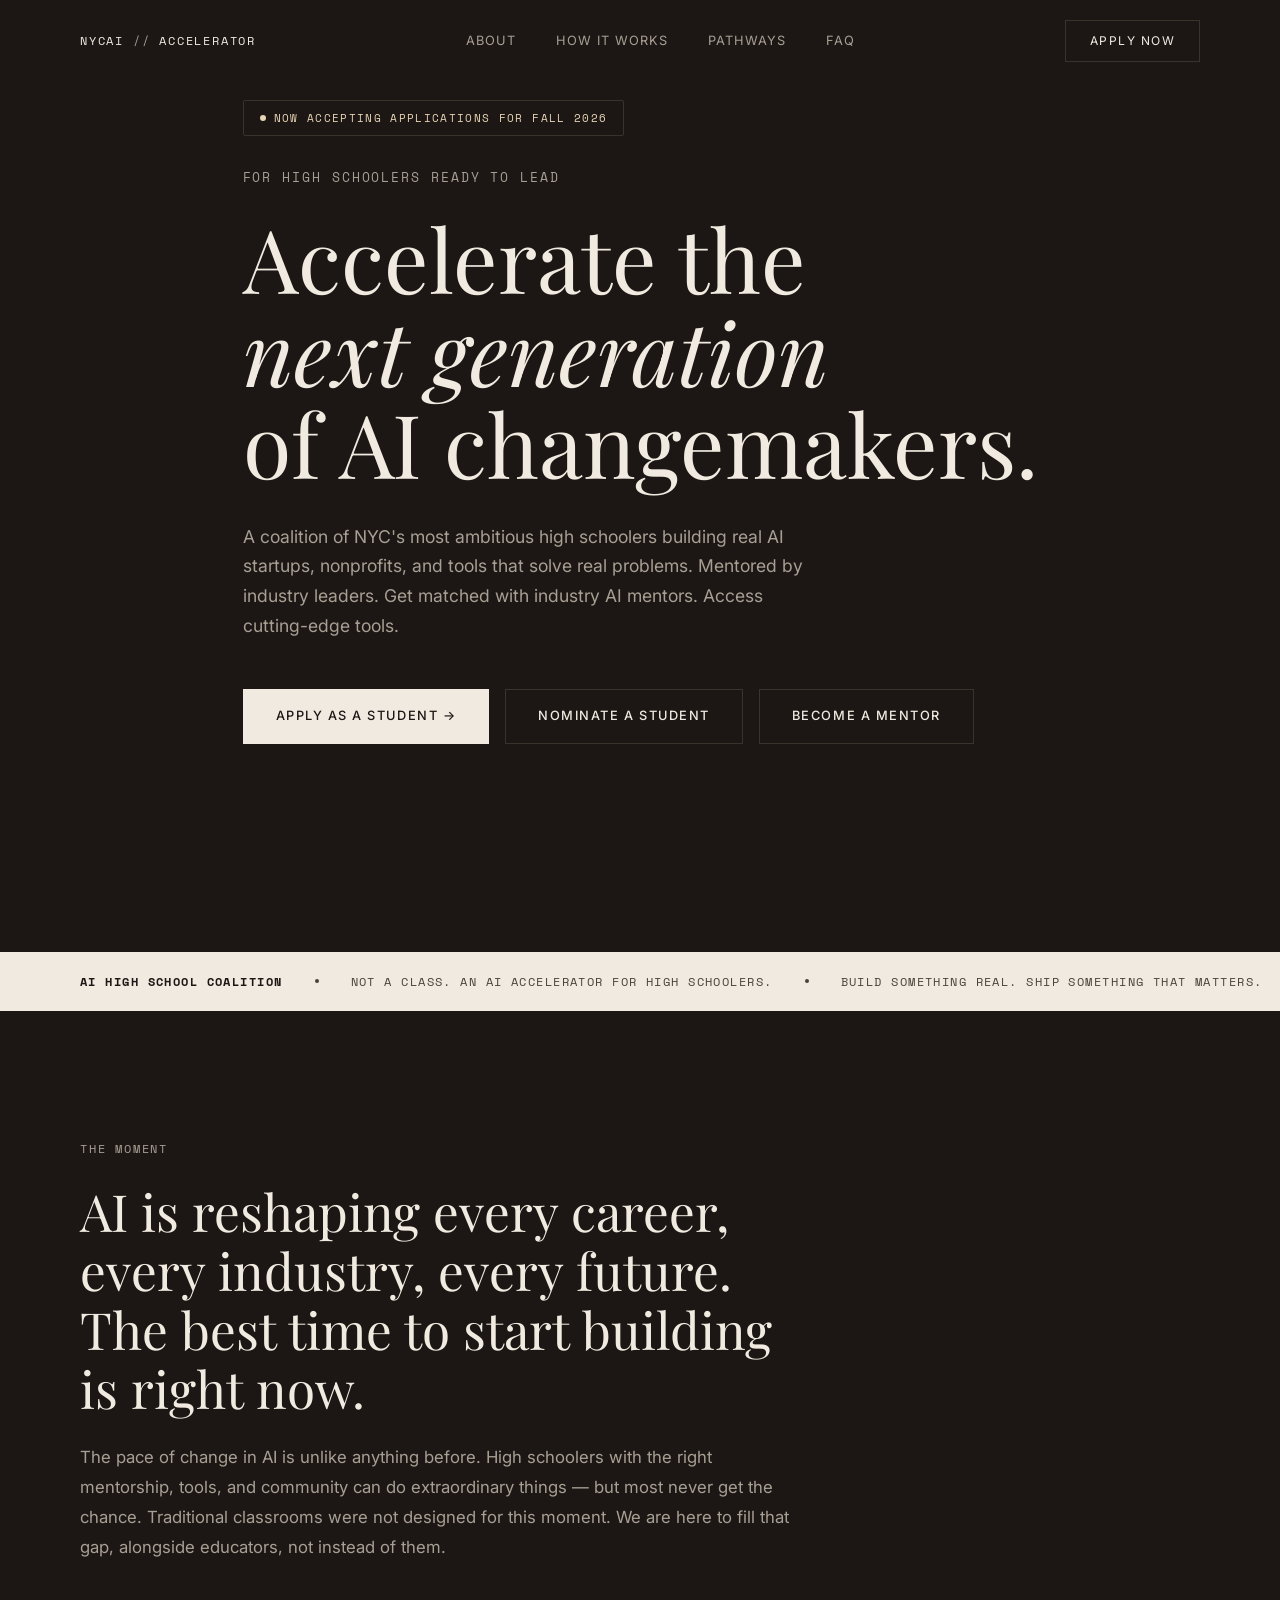
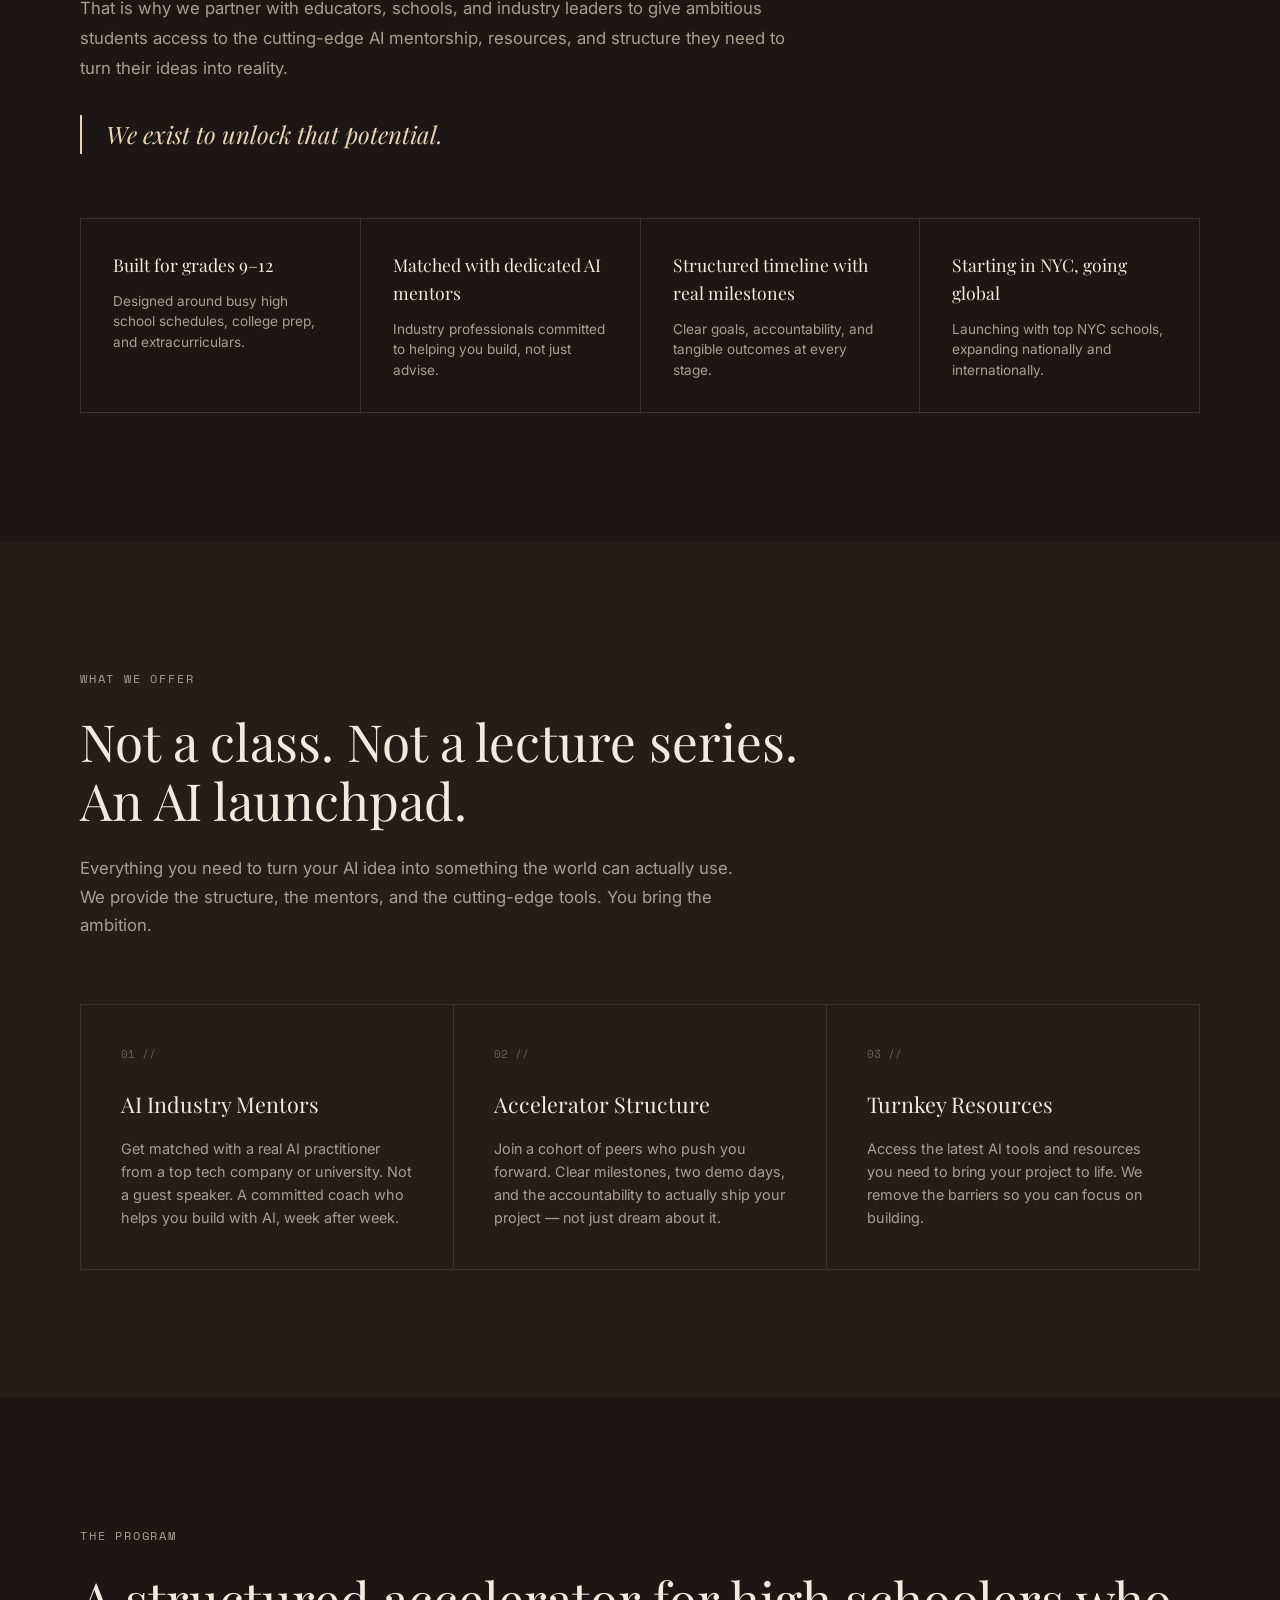
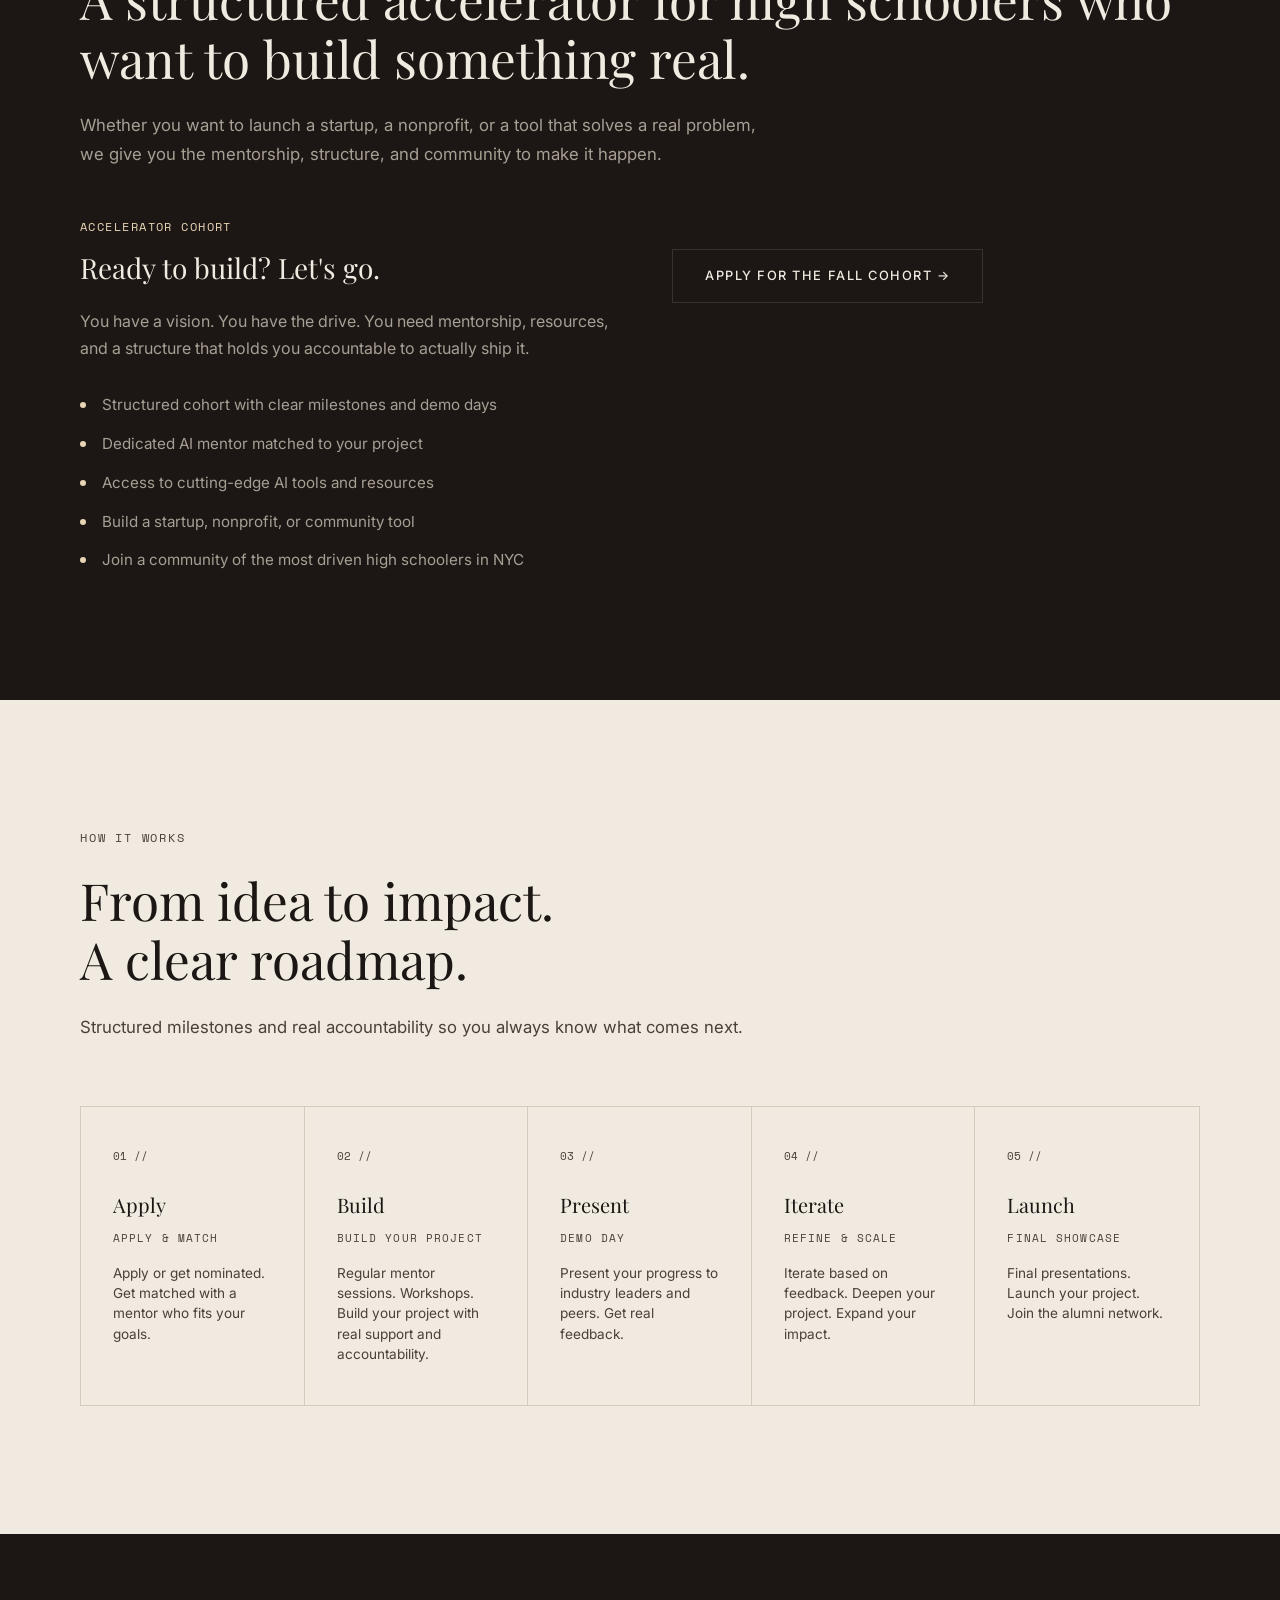
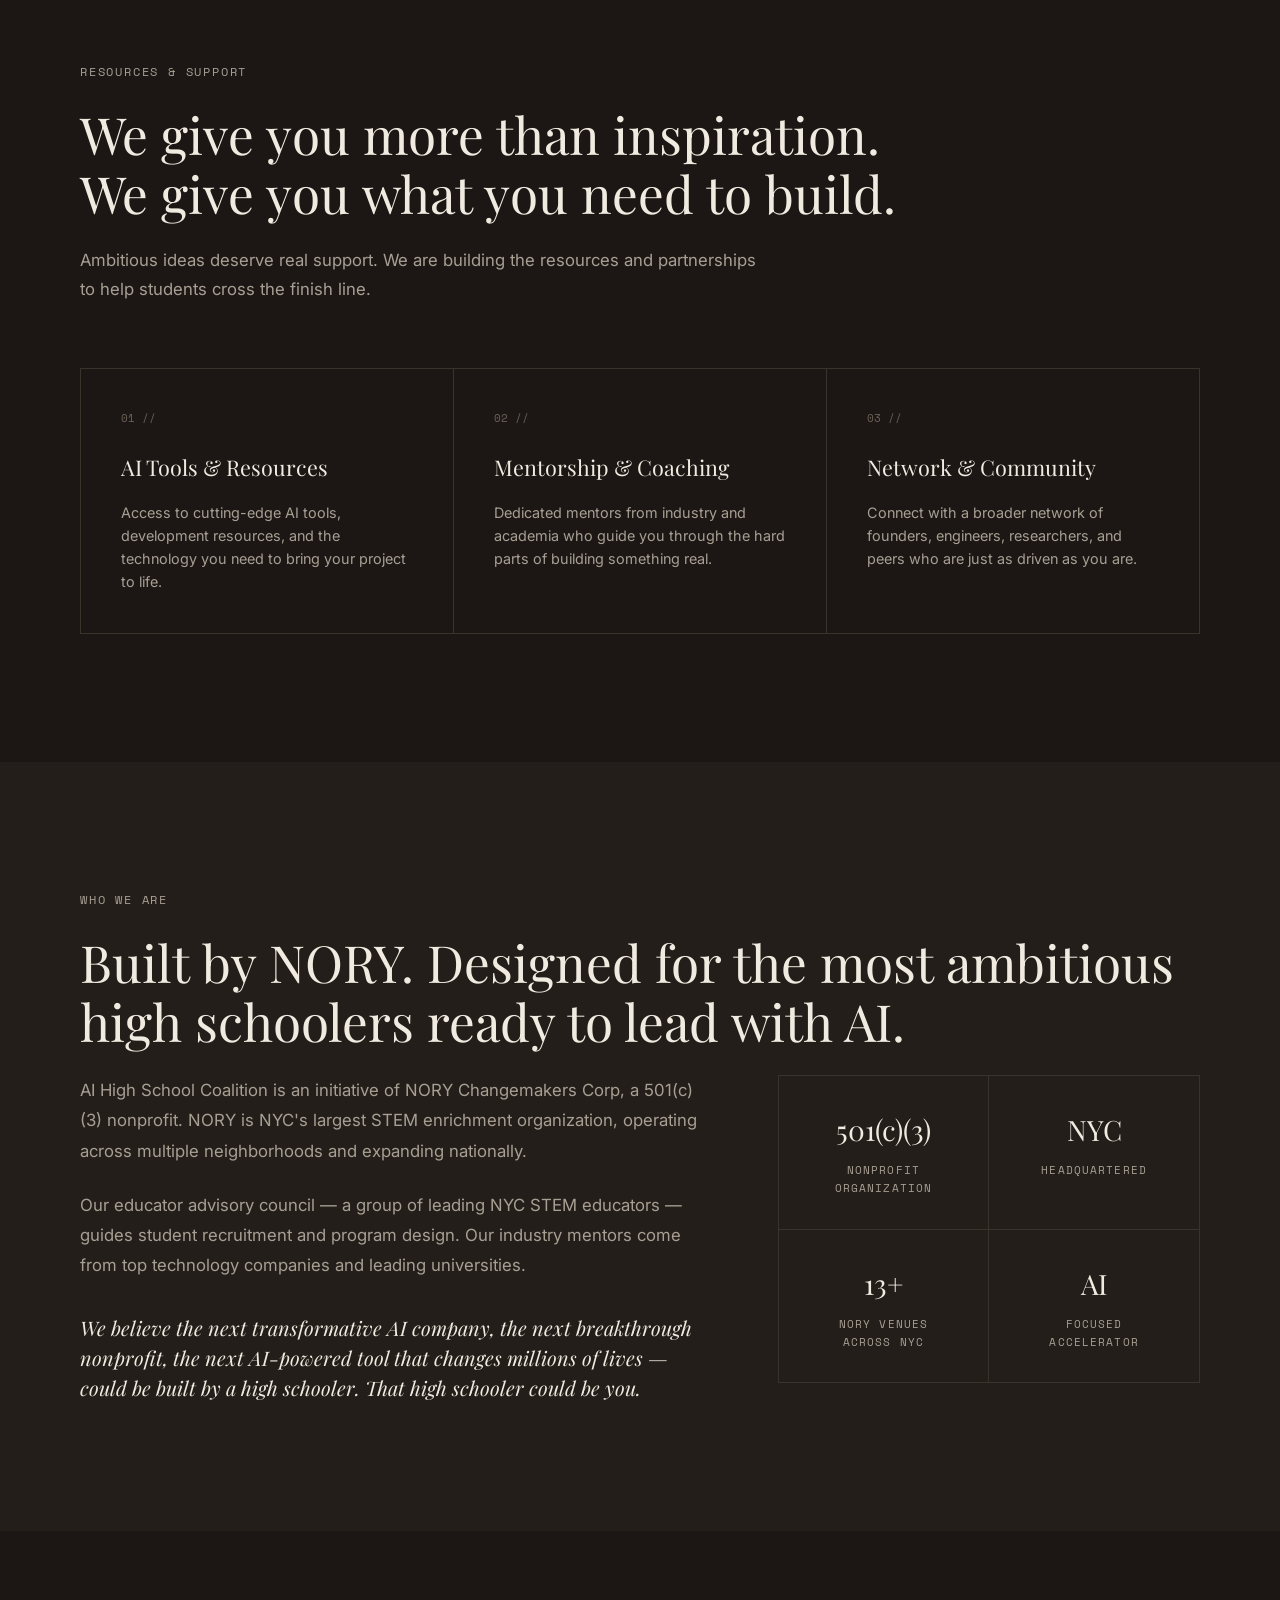
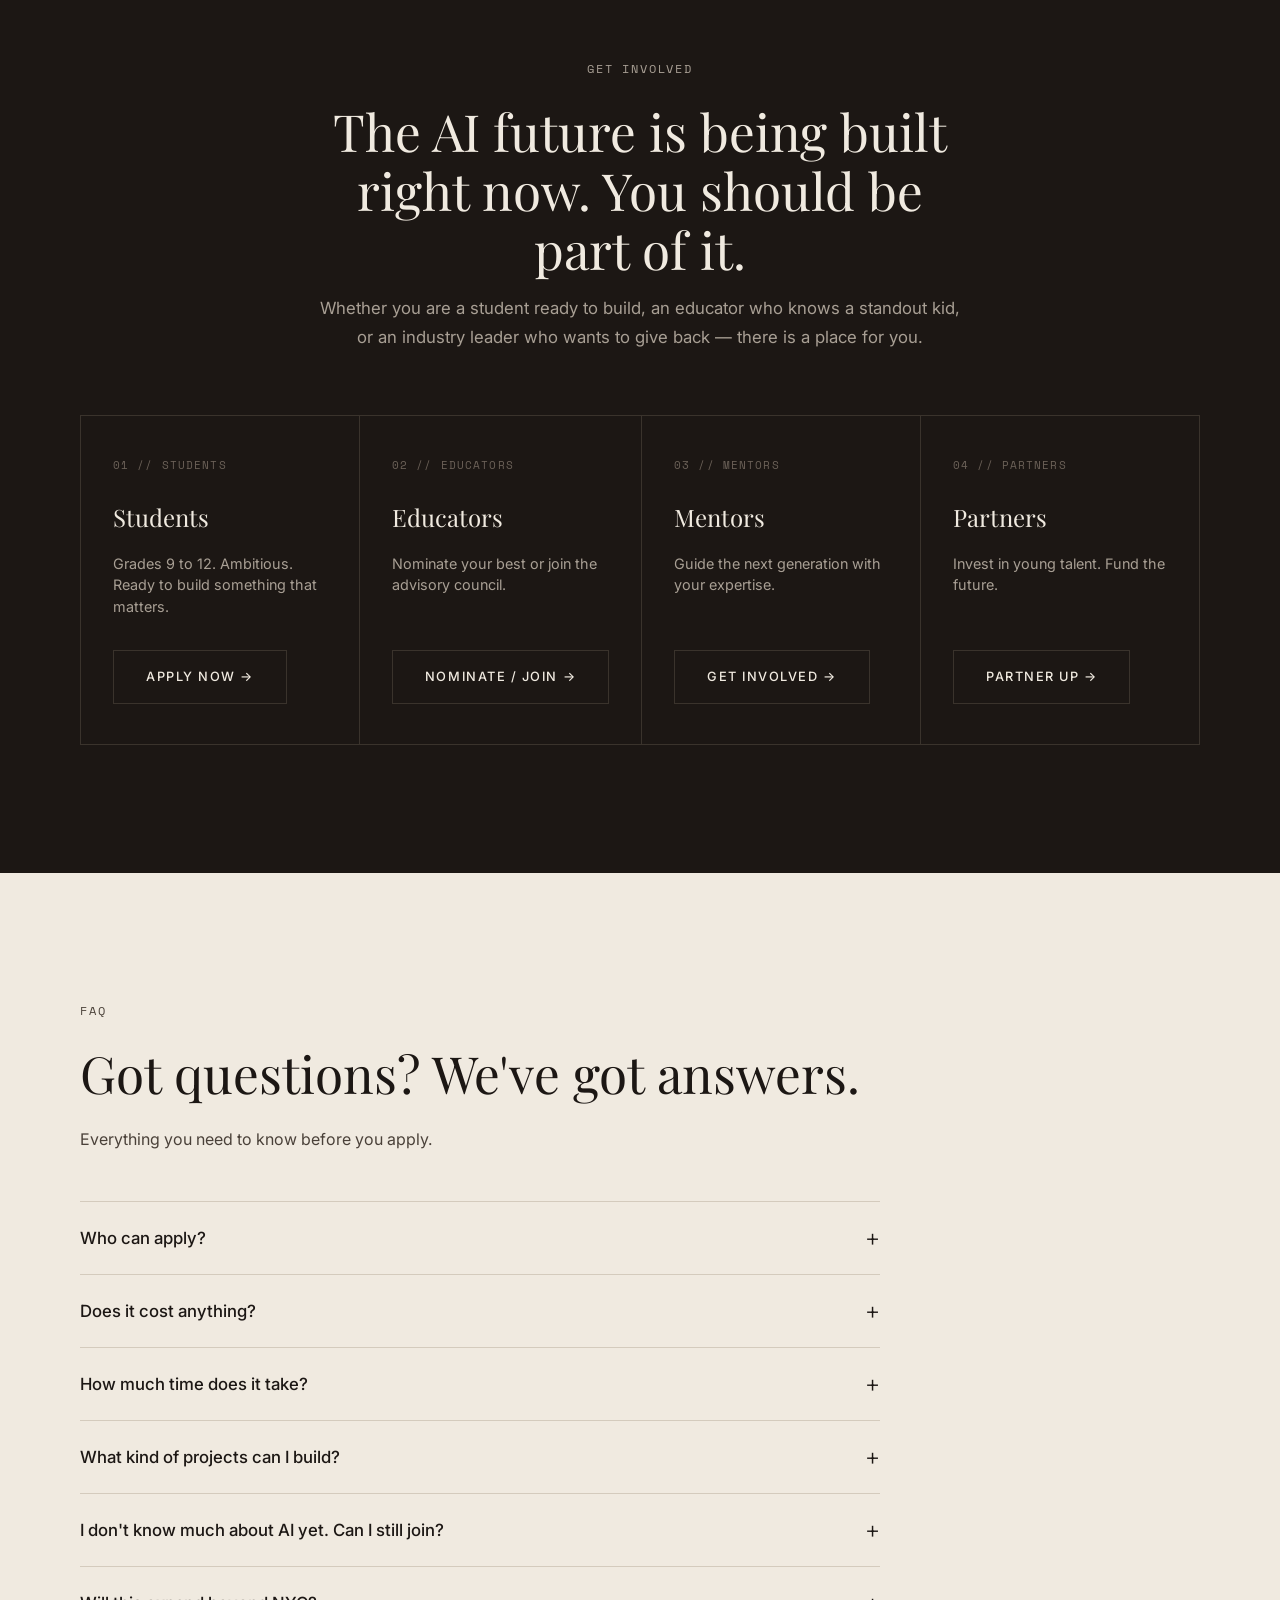
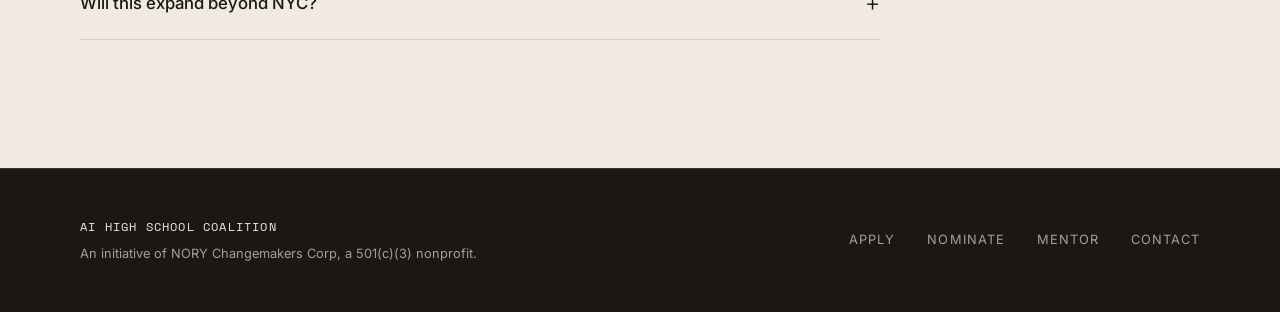
==== index.html @ 4bb0aa9f "Initial commit — AI High School Coalition website Full site for generationalpha.org with student app" ====
<!DOCTYPE html>
<html lang="en">
<head>
  <meta charset="UTF-8">
  <meta name="viewport" content="width=device-width, initial-scale=1.0">
  <title>AI High School Coalition — Accelerate the Next Generation of AI Changemakers</title>
  <meta name="description" content="A coalition of NYC's most ambitious high schoolers building real AI startups, nonprofits, and tools. Mentored by industry leaders.">

  <!-- Fonts -->
  <link rel="preconnect" href="https://fonts.googleapis.com">
  <link rel="preconnect" href="https://fonts.gstatic.com" crossorigin>
  <link href="https://fonts.googleapis.com/css2?family=Inter:wght@400;500;600&family=Playfair+Display:ital,wght@0,400;0,500;1,400;1,500&family=Space+Mono:wght@400;700&display=swap" rel="stylesheet">

  <link rel="stylesheet" href="css/styles.css">
</head>
<body>

  <!-- ========== NAV ========== -->
  <nav class="nav" id="nav">
    <div class="container nav__inner">
      <a href="#" class="nav__brand">NYCAI <span>//</span> Accelerator</a>
      <div class="nav__links">
        <a href="#about">About</a>
        <a href="#works">How It Works</a>
        <a href="#program">Pathways</a>
        <a href="#faq">FAQ</a>
      </div>
      <a href="/apply.html" class="nav__cta">Apply Now</a>
      <button class="nav__menu-btn" id="menuBtn" aria-label="Open menu">
        <span></span>
        <span></span>
        <span></span>
      </button>
    </div>
  </nav>

  <!-- Mobile Menu Overlay -->
  <div class="nav__mobile" id="mobileMenu">
    <a href="#about" class="mobile-link">About</a>
    <a href="#works" class="mobile-link">How It Works</a>
    <a href="#program" class="mobile-link">Pathways</a>
    <a href="#faq" class="mobile-link">FAQ</a>
    <a href="/apply.html" class="btn" style="margin-top: 1rem;">Apply Now</a>
  </div>

  <!-- ========== HERO ========== -->
  <section class="hero" id="hero">
    <div class="container">
      <div class="hero__badge">Now accepting applications for Fall 2026</div>
      <p class="hero__subtitle">For High Schoolers Ready to Lead</p>
      <h1 class="hero__headline">
        Accelerate the<br>
        <em>next generation</em><br>
        of AI changemakers.
      </h1>
      <p class="hero__body">
        A coalition of NYC's most ambitious high schoolers building real AI startups, nonprofits, and tools that solve real problems. Mentored by industry leaders. Get matched with industry AI mentors. Access cutting-edge tools.
      </p>
      <div class="hero__ctas">
        <a href="/apply.html" class="btn btn--filled">Apply as a Student &rarr;</a>
        <a href="/nominate.html" class="btn">Nominate a Student</a>
        <a href="/mentor.html" class="btn">Become a Mentor</a>
      </div>

    </div>
  </section>

  <!-- ========== CALLOUT BAR ========== -->
  <section class="callout">
    <div class="container">
      <div class="callout__inner">
        <strong>AI High School Coalition</strong>
        <span class="callout__dot"></span>
        <span>Not a class. An AI accelerator for high schoolers.</span>
        <span class="callout__dot"></span>
        <span>Build something real. Ship something that matters.</span>
      </div>
    </div>
  </section>

  <!-- ========== THE MOMENT ========== -->
  <section class="moment" id="moment">
    <div class="container">
      <div class="moment__content fade-in">
        <div class="section-label">The Moment</div>
        <h2 class="section-headline">AI is reshaping every career, every industry, every future. The best time to start building is right now.</h2>
        <div class="moment__body">
          <p>The pace of change in AI is unlike anything before. High schoolers with the right mentorship, tools, and community can do extraordinary things &mdash; but most never get the chance. Traditional classrooms were not designed for this moment. We are here to fill that gap, alongside educators, not instead of them.</p>
          <br>
          <p>That is why we partner with educators, schools, and industry leaders to give ambitious students access to the cutting-edge AI mentorship, resources, and structure they need to turn their ideas into reality.</p>
        </div>
        <div class="moment__highlight">We exist to unlock that potential.</div>
      </div>

      <div class="moment__stats fade-in">
        <div class="moment__stat">
          <h3 class="moment__stat-title">Built for grades 9&ndash;12</h3>
          <p class="moment__stat-desc">Designed around busy high school schedules, college prep, and extracurriculars.</p>
        </div>
        <div class="moment__stat">
          <h3 class="moment__stat-title">Matched with dedicated AI mentors</h3>
          <p class="moment__stat-desc">Industry professionals committed to helping you build, not just advise.</p>
        </div>
        <div class="moment__stat">
          <h3 class="moment__stat-title">Structured timeline with real milestones</h3>
          <p class="moment__stat-desc">Clear goals, accountability, and tangible outcomes at every stage.</p>
        </div>
        <div class="moment__stat">
          <h3 class="moment__stat-title">Starting in NYC, going global</h3>
          <p class="moment__stat-desc">Launching with top NYC schools, expanding nationally and internationally.</p>
        </div>
      </div>
    </div>
  </section>

  <!-- ========== WHAT WE OFFER ========== -->
  <section class="offer" id="offer">
    <div class="container">
      <div class="offer__header fade-in">
        <div class="section-label">What We Offer</div>
        <h2 class="section-headline">Not a class. Not a lecture series.<br>An AI launchpad.</h2>
        <p class="section-body">Everything you need to turn your AI idea into something the world can actually use. We provide the structure, the mentors, and the cutting-edge tools. You bring the ambition.</p>
      </div>

      <div class="offer__grid fade-in">
        <div class="offer__item">
          <div class="offer__item-num">01 //</div>
          <h3 class="offer__item-title">AI Industry Mentors</h3>
          <p class="offer__item-desc">Get matched with a real AI practitioner from a top tech company or university. Not a guest speaker. A committed coach who helps you build with AI, week after week.</p>
        </div>
        <div class="offer__item">
          <div class="offer__item-num">02 //</div>
          <h3 class="offer__item-title">Accelerator Structure</h3>
          <p class="offer__item-desc">Join a cohort of peers who push you forward. Clear milestones, two demo days, and the accountability to actually ship your project &mdash; not just dream about it.</p>
        </div>
        <div class="offer__item">
          <div class="offer__item-num">03 //</div>
          <h3 class="offer__item-title">Turnkey Resources</h3>
          <p class="offer__item-desc">Access the latest AI tools and resources you need to bring your project to life. We remove the barriers so you can focus on building.</p>
        </div>
      </div>
    </div>
  </section>

  <!-- ========== THE PROGRAM ========== -->
  <section class="program" id="program">
    <div class="container">
      <div class="fade-in">
        <div class="section-label">The Program</div>
        <h2 class="section-headline">A structured accelerator for high schoolers who want to build something real.</h2>
        <p class="section-body" style="margin-bottom: 3rem;">Whether you want to launch a startup, a nonprofit, or a tool that solves a real problem, we give you the mentorship, structure, and community to make it happen.</p>
      </div>

      <div class="program__content fade-in">
        <div class="program__left">
          <div class="program__cohort-label">Accelerator Cohort</div>
          <h3 class="section-headline" style="font-size: 1.75rem;">Ready to build? Let's go.</h3>
          <p class="program__cohort-body">You have a vision. You have the drive. You need mentorship, resources, and a structure that holds you accountable to actually ship it.</p>
          <ul class="program__list">
            <li>Structured cohort with clear milestones and demo days</li>
            <li>Dedicated AI mentor matched to your project</li>
            <li>Access to cutting-edge AI tools and resources</li>
            <li>Build a startup, nonprofit, or community tool</li>
            <li>Join a community of the most driven high schoolers in NYC</li>
          </ul>
        </div>
        <div>
          <a href="/apply.html" class="btn" style="margin-top: 2rem;">Apply for the Fall Cohort &rarr;</a>
        </div>
      </div>
    </div>
  </section>

  <!-- ========== HOW IT WORKS ========== -->
  <section class="works" id="works">
    <div class="container">
      <div class="works__header fade-in">
        <div class="section-label">How It Works</div>
        <h2 class="section-headline">From idea to impact.<br>A clear roadmap.</h2>
        <p class="section-body">Structured milestones and real accountability so you always know what comes next.</p>
      </div>

      <div class="works__steps fade-in">
        <div class="works__step">
          <div class="works__step-num">01 //</div>
          <h3 class="works__step-title">Apply</h3>
          <div class="works__step-subtitle">Apply &amp; Match</div>
          <p class="works__step-desc">Apply or get nominated. Get matched with a mentor who fits your goals.</p>
        </div>
        <div class="works__step">
          <div class="works__step-num">02 //</div>
          <h3 class="works__step-title">Build</h3>
          <div class="works__step-subtitle">Build Your Project</div>
          <p class="works__step-desc">Regular mentor sessions. Workshops. Build your project with real support and accountability.</p>
        </div>
        <div class="works__step">
          <div class="works__step-num">03 //</div>
          <h3 class="works__step-title">Present</h3>
          <div class="works__step-subtitle">Demo Day</div>
          <p class="works__step-desc">Present your progress to industry leaders and peers. Get real feedback.</p>
        </div>
        <div class="works__step">
          <div class="works__step-num">04 //</div>
          <h3 class="works__step-title">Iterate</h3>
          <div class="works__step-subtitle">Refine &amp; Scale</div>
          <p class="works__step-desc">Iterate based on feedback. Deepen your project. Expand your impact.</p>
        </div>
        <div class="works__step">
          <div class="works__step-num">05 //</div>
          <h3 class="works__step-title">Launch</h3>
          <div class="works__step-subtitle">Final Showcase</div>
          <p class="works__step-desc">Final presentations. Launch your project. Join the alumni network.</p>
        </div>
      </div>
    </div>
  </section>

  <!-- ========== RESOURCES ========== -->
  <section class="resources" id="resources">
    <div class="container">
      <div class="resources__header fade-in">
        <div class="section-label">Resources &amp; Support</div>
        <h2 class="section-headline">We give you more than inspiration.<br>We give you what you need to build.</h2>
        <p class="section-body">Ambitious ideas deserve real support. We are building the resources and partnerships to help students cross the finish line.</p>
      </div>

      <div class="resources__grid fade-in">
        <div class="resources__item">
          <div class="resources__item-num">01 //</div>
          <h3 class="resources__item-title">AI Tools &amp; Resources</h3>
          <p class="resources__item-desc">Access to cutting-edge AI tools, development resources, and the technology you need to bring your project to life.</p>
        </div>
        <div class="resources__item">
          <div class="resources__item-num">02 //</div>
          <h3 class="resources__item-title">Mentorship &amp; Coaching</h3>
          <p class="resources__item-desc">Dedicated mentors from industry and academia who guide you through the hard parts of building something real.</p>
        </div>
        <div class="resources__item">
          <div class="resources__item-num">03 //</div>
          <h3 class="resources__item-title">Network &amp; Community</h3>
          <p class="resources__item-desc">Connect with a broader network of founders, engineers, researchers, and peers who are just as driven as you are.</p>
        </div>
      </div>
    </div>
  </section>

  <!-- ========== WHO WE ARE ========== -->
  <section class="about" id="about">
    <div class="container">
      <div class="fade-in">
        <div class="section-label">Who We Are</div>
        <h2 class="section-headline">Built by NORY. Designed for the most ambitious high schoolers ready to lead with AI.</h2>
      </div>

      <div class="about__content fade-in">
        <div>
          <div class="about__body">
            <p>AI High School Coalition is an initiative of NORY Changemakers Corp, a 501(c)(3) nonprofit. NORY is NYC's largest STEM enrichment organization, operating across multiple neighborhoods and expanding nationally.</p>
            <p>Our educator advisory council &mdash; a group of leading NYC STEM educators &mdash; guides student recruitment and program design. Our industry mentors come from top technology companies and leading universities.</p>
          </div>
          <div class="about__highlight">
            We believe the next transformative AI company, the next breakthrough nonprofit, the next AI-powered tool that changes millions of lives &mdash; could be built by a high schooler. That high schooler could be you.
          </div>
        </div>
        <div class="about__stats">
          <div class="about__stat">
            <div class="about__stat-value">501(c)(3)</div>
            <div class="about__stat-label">Nonprofit organization</div>
          </div>
          <div class="about__stat">
            <div class="about__stat-value">NYC</div>
            <div class="about__stat-label">Headquartered</div>
          </div>
          <div class="about__stat">
            <div class="about__stat-value">13+</div>
            <div class="about__stat-label">NORY venues across NYC</div>
          </div>
          <div class="about__stat">
            <div class="about__stat-value">AI</div>
            <div class="about__stat-label">Focused accelerator</div>
          </div>
        </div>
      </div>
    </div>
  </section>

  <!-- ========== GET INVOLVED ========== -->
  <section class="cta" id="apply">
    <div class="container">
      <div class="cta__header fade-in">
        <div class="section-label">Get Involved</div>
        <h2 class="section-headline">The AI future is being built right now. You should be part of it.</h2>
        <p class="section-body">Whether you are a student ready to build, an educator who knows a standout kid, or an industry leader who wants to give back &mdash; there is a place for you.</p>
      </div>

      <div class="cta__grid fade-in">
        <div class="cta__card">
          <div class="cta__card-label">01 // Students</div>
          <h3 class="cta__card-title">Students</h3>
          <p class="cta__card-desc">Grades 9 to 12. Ambitious. Ready to build something that matters.</p>
          <a href="/apply.html" class="btn">Apply Now &rarr;</a>
        </div>
        <div class="cta__card" id="nominate">
          <div class="cta__card-label">02 // Educators</div>
          <h3 class="cta__card-title">Educators</h3>
          <p class="cta__card-desc">Nominate your best or join the advisory council.</p>
          <a href="/nominate.html" class="btn">Nominate / Join &rarr;</a>
        </div>
        <div class="cta__card" id="mentor">
          <div class="cta__card-label">03 // Mentors</div>
          <h3 class="cta__card-title">Mentors</h3>
          <p class="cta__card-desc">Guide the next generation with your expertise.</p>
          <a href="/mentor.html" class="btn">Get Involved &rarr;</a>
        </div>
        <div class="cta__card">
          <div class="cta__card-label">04 // Partners</div>
          <h3 class="cta__card-title">Partners</h3>
          <p class="cta__card-desc">Invest in young talent. Fund the future.</p>
          <a href="/partner.html" class="btn">Partner Up &rarr;</a>
        </div>
      </div>
    </div>
  </section>

  <!-- ========== FAQ ========== -->
  <section class="faq" id="faq">
    <div class="container">
      <div class="faq__header fade-in">
        <div class="section-label">FAQ</div>
        <h2 class="section-headline">Got questions? We've got answers.</h2>
        <p class="faq__subheadline">Everything you need to know before you apply.</p>
      </div>

      <div class="faq__list fade-in">
        <div class="faq__item">
          <button class="faq__question">
            Who can apply?
            <span class="faq__question-icon">+</span>
          </button>
          <div class="faq__answer">
            <p>High school students in grades 9 to 12, currently in New York City. We are starting in NYC and expanding to other cities soon.</p>
          </div>
        </div>
        <div class="faq__item">
          <button class="faq__question">
            Does it cost anything?
            <span class="faq__question-icon">+</span>
          </button>
          <div class="faq__answer">
            <p>No. The program is completely free for students. We are funded through grants, donations, and partnerships.</p>
          </div>
        </div>
        <div class="faq__item">
          <button class="faq__question">
            How much time does it take?
            <span class="faq__question-icon">+</span>
          </button>
          <div class="faq__answer">
            <p>The Accelerator runs September to March. Expect about one hour per week with your mentor plus independent project work. Designed around your school schedule.</p>
          </div>
        </div>
        <div class="faq__item">
          <button class="faq__question">
            What kind of projects can I build?
            <span class="faq__question-icon">+</span>
          </button>
          <div class="faq__answer">
            <p>Anything that uses AI to create real impact: a startup, nonprofit, community tool, research project, or creative campaign. We care about ambition and outcomes.</p>
          </div>
        </div>
        <div class="faq__item">
          <button class="faq__question">
            I don't know much about AI yet. Can I still join?
            <span class="faq__question-icon">+</span>
          </button>
          <div class="faq__answer">
            <p>Some familiarity helps, but what matters most is ambition and willingness to learn fast. We will help you get up to speed on the tools you need.</p>
          </div>
        </div>
        <div class="faq__item">
          <button class="faq__question">
            Will this expand beyond NYC?
            <span class="faq__question-icon">+</span>
          </button>
          <div class="faq__answer">
            <p>Yes. Our vision is national and eventually global. NYC is just the beginning.</p>
          </div>
        </div>
      </div>
    </div>
  </section>

  <!-- ========== FOOTER ========== -->
  <footer class="footer">
    <div class="container footer__inner">
      <div>
        <div class="footer__brand">AI High School Coalition</div>
        <div class="footer__sub">An initiative of NORY Changemakers Corp, a 501(c)(3) nonprofit.</div>
      </div>
      <div class="footer__links">
        <a href="/apply.html">Apply</a>
        <a href="/nominate.html">Nominate</a>
        <a href="/mentor.html">Mentor</a>
        <a href="/partner.html">Contact</a>
      </div>
    </div>
  </footer>

  <script src="js/main.js"></script>
</body>
</html>
---- css/styles.css ----
/* ============================================
   AI HIGH SCHOOL COALITION — GLOBAL STYLES
   ============================================ */

/* --- DESIGN TOKENS --- */
:root {
  /* Colors */
  --bg-dark: #1C1714;
  --bg-dark-alt: #231E19;
  --bg-cream: #F0EAE0;
  --bg-cream-alt: #E8E0D4;

  --text-primary: #F0EAE0;
  --text-secondary: #A89F94;
  --text-muted: #6B6158;
  --text-dark: #1C1714;
  --text-dark-secondary: #4A4139;

  --border-light: #3A332C;
  --border-cream: #D4CBBD;
  --accent-gold: #E8D5B5;

  /* Typography */
  --font-serif: 'Playfair Display', 'Georgia', serif;
  --font-sans: 'Inter', -apple-system, sans-serif;
  --font-mono: 'Space Mono', 'Courier New', monospace;

  /* Spacing */
  --section-padding: clamp(80px, 10vw, 140px);
  --container-max: 1240px;
  --container-padding: clamp(20px, 5vw, 60px);

  /* Transitions */
  --ease: cubic-bezier(0.16, 1, 0.3, 1);
}

/* --- RESET --- */
*, *::before, *::after {
  margin: 0;
  padding: 0;
  box-sizing: border-box;
}

html {
  scroll-behavior: smooth;
  -webkit-font-smoothing: antialiased;
  -moz-osx-font-smoothing: grayscale;
}

body {
  font-family: var(--font-sans);
  font-size: 16px;
  line-height: 1.6;
  color: var(--text-primary);
  background-color: var(--bg-dark);
  overflow-x: hidden;
}

img { max-width: 100%; display: block; }
a { color: inherit; text-decoration: none; }
button { cursor: pointer; border: none; background: none; font-family: inherit; }
ul, ol { list-style: none; }

/* --- UTILITIES --- */
.container {
  max-width: var(--container-max);
  margin: 0 auto;
  padding-left: var(--container-padding);
  padding-right: var(--container-padding);
}

.section-label {
  font-family: var(--font-mono);
  font-size: 0.75rem;
  letter-spacing: 0.15em;
  text-transform: uppercase;
  color: var(--text-secondary);
  margin-bottom: 1.5rem;
}

.section-headline {
  font-family: var(--font-serif);
  font-size: clamp(2rem, 4vw, 3.25rem);
  font-weight: 400;
  line-height: 1.15;
  margin-bottom: 1.5rem;
}

.section-body {
  font-size: 1.05rem;
  line-height: 1.7;
  color: var(--text-secondary);
  max-width: 680px;
}

/* --- BUTTONS --- */
.btn {
  display: inline-flex;
  align-items: center;
  gap: 0.5rem;
  font-family: var(--font-sans);
  font-size: 0.8rem;
  font-weight: 500;
  letter-spacing: 0.12em;
  text-transform: uppercase;
  padding: 1rem 2rem;
  border: 1px solid var(--border-light);
  color: var(--text-primary);
  background: transparent;
  transition: all 0.3s var(--ease);
  white-space: nowrap;
}

.btn:hover {
  background: var(--text-primary);
  color: var(--bg-dark);
  border-color: var(--text-primary);
}

.btn--cream {
  border-color: var(--border-cream);
  color: var(--text-dark);
}

.btn--cream:hover {
  background: var(--text-dark);
  color: var(--bg-cream);
  border-color: var(--text-dark);
}

.btn--filled {
  background: var(--text-primary);
  color: var(--bg-dark);
  border-color: var(--text-primary);
}

.btn--filled:hover {
  background: transparent;
  color: var(--text-primary);
}

/* ============================================
   NAVIGATION
   ============================================ */
.nav {
  position: fixed;
  top: 0;
  left: 0;
  right: 0;
  z-index: 100;
  padding: 1.25rem 0;
  transition: background 0.3s var(--ease);
}

.nav.scrolled {
  background: rgba(28, 23, 20, 0.95);
  backdrop-filter: blur(12px);
  -webkit-backdrop-filter: blur(12px);
}

.nav__inner {
  display: flex;
  align-items: center;
  justify-content: space-between;
}

.nav__brand {
  font-family: var(--font-mono);
  font-size: 0.75rem;
  letter-spacing: 0.15em;
  text-transform: uppercase;
  color: var(--text-primary);
}

.nav__brand span {
  color: var(--text-secondary);
}

.nav__links {
  display: flex;
  align-items: center;
  gap: 2.5rem;
}

.nav__links a {
  font-size: 0.8rem;
  letter-spacing: 0.08em;
  text-transform: uppercase;
  color: var(--text-secondary);
  transition: color 0.3s;
}

.nav__links a:hover {
  color: var(--text-primary);
}

.nav__cta {
  font-size: 0.75rem;
  letter-spacing: 0.12em;
  text-transform: uppercase;
  padding: 0.65rem 1.5rem;
  border: 1px solid var(--border-light);
  color: var(--text-primary);
  transition: all 0.3s var(--ease);
}

.nav__cta:hover {
  background: var(--text-primary);
  color: var(--bg-dark);
}

/* Mobile menu button */
.nav__menu-btn {
  display: none;
  flex-direction: column;
  gap: 5px;
  padding: 4px;
}

.nav__menu-btn span {
  display: block;
  width: 24px;
  height: 1.5px;
  background: var(--text-primary);
  transition: all 0.3s var(--ease);
}

/* Mobile overlay */
.nav__mobile {
  display: none;
  position: fixed;
  inset: 0;
  background: var(--bg-dark);
  z-index: 99;
  flex-direction: column;
  align-items: center;
  justify-content: center;
  gap: 2rem;
  opacity: 0;
  transition: opacity 0.3s var(--ease);
}

.nav__mobile.active {
  display: flex;
  opacity: 1;
}

.nav__mobile a {
  font-family: var(--font-serif);
  font-size: 2rem;
  color: var(--text-primary);
}

@media (max-width: 768px) {
  .nav__links,
  .nav__cta {
    display: none;
  }
  .nav__menu-btn {
    display: flex;
  }
}

/* ============================================
   HERO
   ============================================ */
.hero {
  min-height: 100vh;
  display: flex;
  flex-direction: column;
  justify-content: center;
  padding-top: 100px;
  padding-bottom: var(--section-padding);
}

.hero__badge {
  display: inline-flex;
  align-items: center;
  gap: 0.5rem;
  font-family: var(--font-mono);
  font-size: 0.7rem;
  letter-spacing: 0.12em;
  text-transform: uppercase;
  color: var(--accent-gold);
  margin-bottom: 2rem;
  padding: 0.5rem 1rem;
  border: 1px solid var(--border-light);
  border-radius: 2px;
}

.hero__badge::before {
  content: '';
  width: 6px;
  height: 6px;
  border-radius: 50%;
  background: var(--accent-gold);
  animation: pulse 2s ease-in-out infinite;
}

@keyframes pulse {
  0%, 100% { opacity: 1; }
  50% { opacity: 0.3; }
}

.hero__subtitle {
  font-family: var(--font-mono);
  font-size: 0.8rem;
  letter-spacing: 0.15em;
  text-transform: uppercase;
  color: var(--text-secondary);
  margin-bottom: 1.5rem;
}

.hero__headline {
  font-family: var(--font-serif);
  font-size: clamp(3rem, 7vw, 5.5rem);
  font-weight: 400;
  line-height: 1.05;
  max-width: 900px;
  margin-bottom: 2rem;
}

.hero__headline em {
  font-style: italic;
}

.hero__body {
  font-size: 1.1rem;
  line-height: 1.7;
  color: var(--text-secondary);
  max-width: 560px;
  margin-bottom: 3rem;
}

.hero__ctas {
  display: flex;
  flex-wrap: wrap;
  gap: 1rem;
  margin-bottom: 5rem;
}

/* Hero project cards */
.hero__cards {
  display: grid;
  grid-template-columns: repeat(3, 1fr);
  gap: 1px;
  background: var(--border-light);
  border: 1px solid var(--border-light);
}

.hero__card {
  background: var(--bg-dark-alt);
  padding: 2rem;
}

.hero__card-num {
  font-family: var(--font-mono);
  font-size: 0.7rem;
  color: var(--text-muted);
  margin-bottom: 1rem;
}

.hero__card-title {
  font-family: var(--font-serif);
  font-size: 1.15rem;
  font-weight: 400;
  margin-bottom: 0.75rem;
}

.hero__card-desc {
  font-size: 0.85rem;
  color: var(--text-secondary);
  line-height: 1.5;
  margin-bottom: 1rem;
}

.hero__card-tags {
  display: flex;
  gap: 0.5rem;
}

.hero__card-tags span {
  font-family: var(--font-mono);
  font-size: 0.65rem;
  letter-spacing: 0.1em;
  text-transform: uppercase;
  padding: 0.25rem 0.75rem;
  border: 1px solid var(--border-light);
  color: var(--text-muted);
}

@media (max-width: 768px) {
  .hero__cards {
    grid-template-columns: 1fr;
  }
}

/* ============================================
   CALLOUT BAR
   ============================================ */
.callout {
  background: var(--bg-cream);
  padding: 1.25rem 0;
  overflow: hidden;
}

.callout__inner {
  display: flex;
  align-items: center;
  gap: 2rem;
  font-family: var(--font-mono);
  font-size: 0.75rem;
  letter-spacing: 0.12em;
  text-transform: uppercase;
  color: var(--text-dark);
  white-space: nowrap;
}

.callout__inner span {
  color: var(--text-dark-secondary);
}

.callout__dot {
  width: 4px;
  height: 4px;
  border-radius: 50%;
  background: var(--text-dark-secondary);
  flex-shrink: 0;
}

/* ============================================
   THE MOMENT
   ============================================ */
.moment {
  padding: var(--section-padding) 0;
}

.moment__content {
  max-width: 720px;
  margin-bottom: 4rem;
}

.moment__body {
  font-size: 1.05rem;
  line-height: 1.8;
  color: var(--text-secondary);
  margin-bottom: 2rem;
}

.moment__highlight {
  font-family: var(--font-serif);
  font-size: 1.5rem;
  font-style: italic;
  color: var(--accent-gold);
  padding-left: 1.5rem;
  border-left: 2px solid var(--accent-gold);
}

.moment__stats {
  display: grid;
  grid-template-columns: repeat(4, 1fr);
  gap: 1px;
  background: var(--border-light);
  border: 1px solid var(--border-light);
  margin-top: 4rem;
}

.moment__stat {
  background: var(--bg-dark);
  padding: 2rem;
}

.moment__stat-title {
  font-family: var(--font-serif);
  font-size: 1.1rem;
  font-weight: 400;
  margin-bottom: 0.75rem;
}

.moment__stat-desc {
  font-size: 0.85rem;
  color: var(--text-secondary);
  line-height: 1.5;
}

@media (max-width: 768px) {
  .moment__stats {
    grid-template-columns: 1fr 1fr;
  }
}

@media (max-width: 480px) {
  .moment__stats {
    grid-template-columns: 1fr;
  }
}

/* ============================================
   WHAT WE OFFER
   ============================================ */
.offer {
  padding: var(--section-padding) 0;
  background: var(--bg-dark-alt);
}

.offer__header {
  margin-bottom: 4rem;
}

.offer__grid {
  display: grid;
  grid-template-columns: repeat(3, 1fr);
  gap: 1px;
  background: var(--border-light);
  border: 1px solid var(--border-light);
}

.offer__item {
  background: var(--bg-dark-alt);
  padding: 2.5rem;
}

.offer__item-num {
  font-family: var(--font-mono);
  font-size: 0.7rem;
  color: var(--text-muted);
  margin-bottom: 1.5rem;
}

.offer__item-title {
  font-family: var(--font-serif);
  font-size: 1.35rem;
  font-weight: 400;
  margin-bottom: 1rem;
}

.offer__item-desc {
  font-size: 0.9rem;
  color: var(--text-secondary);
  line-height: 1.6;
}

@media (max-width: 768px) {
  .offer__grid {
    grid-template-columns: 1fr;
  }
}

/* ============================================
   THE PROGRAM
   ============================================ */
.program {
  padding: var(--section-padding) 0;
}

.program__content {
  display: grid;
  grid-template-columns: 1fr 1fr;
  gap: 4rem;
  align-items: start;
}

.program__left {
  max-width: 540px;
}

.program__cohort-label {
  font-family: var(--font-mono);
  font-size: 0.75rem;
  letter-spacing: 0.12em;
  text-transform: uppercase;
  color: var(--accent-gold);
  margin-bottom: 1rem;
}

.program__cohort-body {
  font-size: 1rem;
  color: var(--text-secondary);
  line-height: 1.7;
  margin-bottom: 2rem;
}

.program__list {
  display: flex;
  flex-direction: column;
  gap: 1rem;
}

.program__list li {
  display: flex;
  align-items: flex-start;
  gap: 1rem;
  font-size: 0.95rem;
  color: var(--text-secondary);
  line-height: 1.5;
}

.program__list li::before {
  content: '';
  width: 6px;
  height: 6px;
  border-radius: 50%;
  background: var(--accent-gold);
  margin-top: 0.5rem;
  flex-shrink: 0;
}

@media (max-width: 768px) {
  .program__content {
    grid-template-columns: 1fr;
  }
}

/* ============================================
   HOW IT WORKS
   ============================================ */
.works {
  padding: var(--section-padding) 0;
  background: var(--bg-cream);
  color: var(--text-dark);
}

.works .section-label {
  color: var(--text-dark-secondary);
}

.works .section-headline {
  color: var(--text-dark);
}

.works .section-body {
  color: var(--text-dark-secondary);
}

.works__header {
  margin-bottom: 4rem;
}

.works__steps {
  display: grid;
  grid-template-columns: repeat(5, 1fr);
  gap: 0;
  border: 1px solid var(--border-cream);
}

.works__step {
  padding: 2.5rem 2rem;
  border-right: 1px solid var(--border-cream);
  position: relative;
}

.works__step:last-child {
  border-right: none;
}

.works__step-num {
  font-family: var(--font-mono);
  font-size: 0.7rem;
  color: var(--text-dark-secondary);
  margin-bottom: 1.5rem;
}

.works__step-title {
  font-family: var(--font-serif);
  font-size: 1.25rem;
  font-weight: 400;
  color: var(--text-dark);
  margin-bottom: 0.5rem;
}

.works__step-subtitle {
  font-family: var(--font-mono);
  font-size: 0.7rem;
  letter-spacing: 0.1em;
  text-transform: uppercase;
  color: var(--text-dark-secondary);
  margin-bottom: 1rem;
}

.works__step-desc {
  font-size: 0.85rem;
  color: var(--text-dark-secondary);
  line-height: 1.5;
}

@media (max-width: 1024px) {
  .works__steps {
    grid-template-columns: 1fr;
  }
  .works__step {
    border-right: none;
    border-bottom: 1px solid var(--border-cream);
  }
  .works__step:last-child {
    border-bottom: none;
  }
}

/* ============================================
   RESOURCES
   ============================================ */
.resources {
  padding: var(--section-padding) 0;
}

.resources__header {
  margin-bottom: 4rem;
}

.resources__grid {
  display: grid;
  grid-template-columns: repeat(3, 1fr);
  gap: 1px;
  background: var(--border-light);
  border: 1px solid var(--border-light);
}

.resources__item {
  background: var(--bg-dark);
  padding: 2.5rem;
}

.resources__item-num {
  font-family: var(--font-mono);
  font-size: 0.7rem;
  color: var(--text-muted);
  margin-bottom: 1.5rem;
}

.resources__item-title {
  font-family: var(--font-serif);
  font-size: 1.35rem;
  font-weight: 400;
  margin-bottom: 1rem;
}

.resources__item-desc {
  font-size: 0.9rem;
  color: var(--text-secondary);
  line-height: 1.6;
}

@media (max-width: 768px) {
  .resources__grid {
    grid-template-columns: 1fr;
  }
}

/* ============================================
   WHO WE ARE
   ============================================ */
.about {
  padding: var(--section-padding) 0;
  background: var(--bg-dark-alt);
}

.about__content {
  display: grid;
  grid-template-columns: 1.2fr 0.8fr;
  gap: 4rem;
  align-items: start;
}

.about__body {
  font-size: 1.05rem;
  line-height: 1.8;
  color: var(--text-secondary);
  margin-bottom: 2rem;
}

.about__body p + p {
  margin-top: 1.5rem;
}

.about__highlight {
  font-family: var(--font-serif);
  font-size: 1.25rem;
  font-style: italic;
  color: var(--text-primary);
  line-height: 1.5;
}

.about__stats {
  display: grid;
  grid-template-columns: 1fr 1fr;
  gap: 1px;
  background: var(--border-light);
  border: 1px solid var(--border-light);
}

.about__stat {
  background: var(--bg-dark-alt);
  padding: 2rem;
  text-align: center;
}

.about__stat-value {
  font-family: var(--font-serif);
  font-size: 1.75rem;
  font-weight: 400;
  margin-bottom: 0.5rem;
}

.about__stat-label {
  font-family: var(--font-mono);
  font-size: 0.7rem;
  letter-spacing: 0.1em;
  text-transform: uppercase;
  color: var(--text-secondary);
}

@media (max-width: 768px) {
  .about__content {
    grid-template-columns: 1fr;
  }
}

/* ============================================
   GET INVOLVED (CTA)
   ============================================ */
.cta {
  padding: var(--section-padding) 0;
}

.cta__header {
  text-align: center;
  max-width: 640px;
  margin: 0 auto 4rem;
}

.cta__header .section-headline {
  margin-bottom: 1rem;
}

.cta__header .section-body {
  margin: 0 auto;
  text-align: center;
}

.cta__grid {
  display: grid;
  grid-template-columns: repeat(4, 1fr);
  gap: 1px;
  background: var(--border-light);
  border: 1px solid var(--border-light);
}

.cta__card {
  background: var(--bg-dark);
  padding: 2.5rem 2rem;
  display: flex;
  flex-direction: column;
  min-height: 280px;
}

.cta__card-label {
  font-family: var(--font-mono);
  font-size: 0.7rem;
  letter-spacing: 0.1em;
  text-transform: uppercase;
  color: var(--text-muted);
  margin-bottom: 1.5rem;
}

.cta__card-title {
  font-family: var(--font-serif);
  font-size: 1.5rem;
  font-weight: 400;
  margin-bottom: 1rem;
}

.cta__card-desc {
  font-size: 0.9rem;
  color: var(--text-secondary);
  line-height: 1.5;
  margin-bottom: auto;
  padding-bottom: 2rem;
}

.cta__card .btn {
  align-self: flex-start;
}

@media (max-width: 1024px) {
  .cta__grid {
    grid-template-columns: 1fr 1fr;
  }
}

@media (max-width: 480px) {
  .cta__grid {
    grid-template-columns: 1fr;
  }
}

/* ============================================
   FAQ
   ============================================ */
.faq {
  padding: var(--section-padding) 0;
  background: var(--bg-cream);
  color: var(--text-dark);
}

.faq .section-label {
  color: var(--text-dark-secondary);
}

.faq .section-headline {
  color: var(--text-dark);
}

.faq__header {
  margin-bottom: 1rem;
}

.faq__subheadline {
  color: var(--text-dark-secondary);
  margin-bottom: 3rem;
}

.faq__list {
  max-width: 800px;
  border-top: 1px solid var(--border-cream);
}

.faq__item {
  border-bottom: 1px solid var(--border-cream);
}

.faq__question {
  width: 100%;
  display: flex;
  align-items: center;
  justify-content: space-between;
  padding: 1.5rem 0;
  font-family: var(--font-sans);
  font-size: 1.05rem;
  font-weight: 500;
  color: var(--text-dark);
  text-align: left;
  cursor: pointer;
  transition: color 0.3s;
}

.faq__question:hover {
  color: var(--text-dark-secondary);
}

.faq__question-icon {
  font-size: 1.5rem;
  font-weight: 300;
  line-height: 1;
  transition: transform 0.3s var(--ease);
  flex-shrink: 0;
  margin-left: 1rem;
}

.faq__item.active .faq__question-icon {
  transform: rotate(45deg);
}

.faq__answer {
  max-height: 0;
  overflow: hidden;
  transition: max-height 0.4s var(--ease), padding 0.3s;
}

.faq__item.active .faq__answer {
  max-height: 300px;
}

.faq__answer p {
  padding-bottom: 1.5rem;
  font-size: 0.95rem;
  color: var(--text-dark-secondary);
  line-height: 1.7;
  max-width: 640px;
}

/* ============================================
   FOOTER
   ============================================ */
.footer {
  padding: 3rem 0;
  border-top: 1px solid var(--border-light);
}

.footer__inner {
  display: flex;
  align-items: center;
  justify-content: space-between;
  flex-wrap: wrap;
  gap: 1.5rem;
}

.footer__brand {
  font-family: var(--font-mono);
  font-size: 0.75rem;
  letter-spacing: 0.1em;
  text-transform: uppercase;
}

.footer__sub {
  font-size: 0.8rem;
  color: var(--text-secondary);
  margin-top: 0.5rem;
}

.footer__links {
  display: flex;
  gap: 2rem;
}

.footer__links a {
  font-size: 0.8rem;
  letter-spacing: 0.08em;
  text-transform: uppercase;
  color: var(--text-secondary);
  transition: color 0.3s;
}

.footer__links a:hover {
  color: var(--text-primary);
}

@media (max-width: 480px) {
  .footer__inner {
    flex-direction: column;
    text-align: center;
  }
  .footer__links {
    flex-wrap: wrap;
    justify-content: center;
  }
}

/* ============================================
   FORM PAGES
   ============================================ */
.form-page {
  background: var(--bg-dark);
  min-height: 100vh;
  padding-top: 100px;
  padding-bottom: var(--section-padding);
}

.form-page__back {
  display: inline-flex;
  align-items: center;
  gap: 0.5rem;
  font-family: var(--font-mono);
  font-size: 0.7rem;
  letter-spacing: 0.12em;
  text-transform: uppercase;
  color: var(--text-secondary);
  margin-bottom: 3rem;
  transition: color 0.3s var(--ease);
}

.form-page__back:hover {
  color: var(--text-primary);
}

.form-page__header {
  max-width: 640px;
  margin: 0 auto 4rem;
  text-align: center;
}

.form-page__header .section-label {
  margin-bottom: 1rem;
}

.form-page__header .section-headline {
  margin-bottom: 1.25rem;
}

.form-page__header .section-body {
  margin: 0 auto;
}

.form-page__container {
  max-width: 720px;
  margin: 0 auto;
}

/* --- Form Groups --- */
.form-group {
  margin-bottom: 1.5rem;
}

.form-group label {
  display: block;
  font-family: var(--font-mono);
  font-size: 0.75rem;
  letter-spacing: 0.12em;
  text-transform: uppercase;
  color: var(--text-secondary);
  margin-bottom: 0.5rem;
}

.form-group input,
.form-group select,
.form-group textarea {
  width: 100%;
  background: transparent;
  border: 1px solid var(--border-light);
  color: var(--text-primary);
  padding: 0.85rem 1rem;
  font-family: inherit;
  font-size: 0.95rem;
  transition: border-color 0.3s var(--ease);
}

.form-group input:focus,
.form-group select:focus,
.form-group textarea:focus {
  border-color: var(--accent-gold);
  outline: none;
}

.form-group input::placeholder,
.form-group textarea::placeholder {
  color: var(--text-muted);
}

.form-group textarea {
  min-height: 120px;
  resize: vertical;
}

.form-group select {
  appearance: none;
  -webkit-appearance: none;
  -moz-appearance: none;
  background-image: url("data:image/svg+xml,%3Csvg xmlns='http://www.w3.org/2000/svg' width='12' height='8' fill='none'%3E%3Cpath d='M1 1.5l5 5 5-5' stroke='%23A89F94' stroke-width='1.5' stroke-linecap='round' stroke-linejoin='round'/%3E%3C/svg%3E");
  background-repeat: no-repeat;
  background-position: right 1rem center;
  padding-right: 2.5rem;
  cursor: pointer;
}

.form-group select option {
  background: var(--bg-dark);
  color: var(--text-primary);
}

.form-group__hint {
  font-size: 0.8rem;
  color: var(--text-muted);
  margin-top: 0.4rem;
  line-height: 1.5;
}

/* --- Checkbox Group --- */
.form-group--checkbox {
  margin-bottom: 1.5rem;
}

.form-group--checkbox > label {
  margin-bottom: 0.75rem;
}

.form-group--checkbox .checkbox-option {
  display: flex;
  align-items: center;
  gap: 0.75rem;
  margin-bottom: 0.5rem;
  cursor: pointer;
}

.form-group--checkbox .checkbox-option input[type="checkbox"] {
  width: 18px;
  height: 18px;
  flex-shrink: 0;
  appearance: none;
  -webkit-appearance: none;
  border: 1px solid var(--border-light);
  background: transparent;
  cursor: pointer;
  position: relative;
  padding: 0;
  transition: border-color 0.3s var(--ease), background 0.3s var(--ease);
}

.form-group--checkbox .checkbox-option input[type="checkbox"]:checked {
  border-color: var(--accent-gold);
  background: var(--accent-gold);
}

.form-group--checkbox .checkbox-option input[type="checkbox"]:checked::after {
  content: '';
  position: absolute;
  top: 3px;
  left: 6px;
  width: 4px;
  height: 8px;
  border: solid var(--bg-dark);
  border-width: 0 2px 2px 0;
  transform: rotate(45deg);
}

.form-group--checkbox .checkbox-option span {
  font-size: 0.9rem;
  color: var(--text-secondary);
}

/* --- Form Row (two-column) --- */
.form-row {
  display: grid;
  grid-template-columns: 1fr 1fr;
  gap: 1.5rem;
}

/* --- Form Sections --- */
.form-section {
  border: none;
  border-top: 1px solid var(--border-light);
  padding: 2rem 0 0;
  margin-top: 2rem;
}

.form-section__title {
  font-family: var(--font-serif);
  font-size: 1.25rem;
  font-weight: 400;
  margin-bottom: 1.5rem;
}

/* --- Form Submit --- */
.form__submit {
  margin-top: 2rem;
}

/* ============================================
   SUCCESS PAGE
   ============================================ */
.success-page {
  background: var(--bg-dark);
  min-height: 100vh;
  display: flex;
  flex-direction: column;
  align-items: center;
  justify-content: center;
  text-align: center;
  padding: 2rem var(--container-padding);
}

.success-page__icon {
  width: 80px;
  height: 80px;
  border-radius: 50%;
  border: 2px solid var(--accent-gold);
  display: flex;
  align-items: center;
  justify-content: center;
  margin-bottom: 2.5rem;
}

.success-page__icon svg {
  width: 32px;
  height: 32px;
  stroke: var(--accent-gold);
  stroke-width: 2;
  fill: none;
}

.success-page__headline {
  font-family: var(--font-serif);
  font-size: clamp(2rem, 4vw, 3rem);
  font-weight: 400;
  line-height: 1.15;
  margin-bottom: 1.25rem;
  max-width: 640px;
}

.success-page__body {
  font-size: 1.05rem;
  line-height: 1.7;
  color: var(--text-secondary);
  max-width: 640px;
  margin-bottom: 2.5rem;
}

.success-page__back {
  display: inline-flex;
  align-items: center;
  gap: 0.5rem;
  font-family: var(--font-mono);
  font-size: 0.75rem;
  letter-spacing: 0.12em;
  text-transform: uppercase;
  color: var(--text-secondary);
  transition: color 0.3s var(--ease);
}

.success-page__back:hover {
  color: var(--text-primary);
}

/* --- Form & Success Page Responsive --- */
@media (max-width: 768px) {
  .form-page {
    padding-top: 80px;
  }

  .form-page__header {
    margin-bottom: 2.5rem;
  }

  .form-row {
    grid-template-columns: 1fr;
  }

  .success-page__icon {
    width: 64px;
    height: 64px;
  }

  .success-page__icon svg {
    width: 26px;
    height: 26px;
  }
}

/* ============================================
   ANIMATIONS — progressive: hidden only after JS loads
   ============================================ */
.js-ready .fade-in {
  opacity: 0;
  transform: translateY(24px);
  transition: opacity 0.7s var(--ease), transform 0.7s var(--ease);
}

.js-ready .fade-in.visible {
  opacity: 1;
  transform: translateY(0);
}
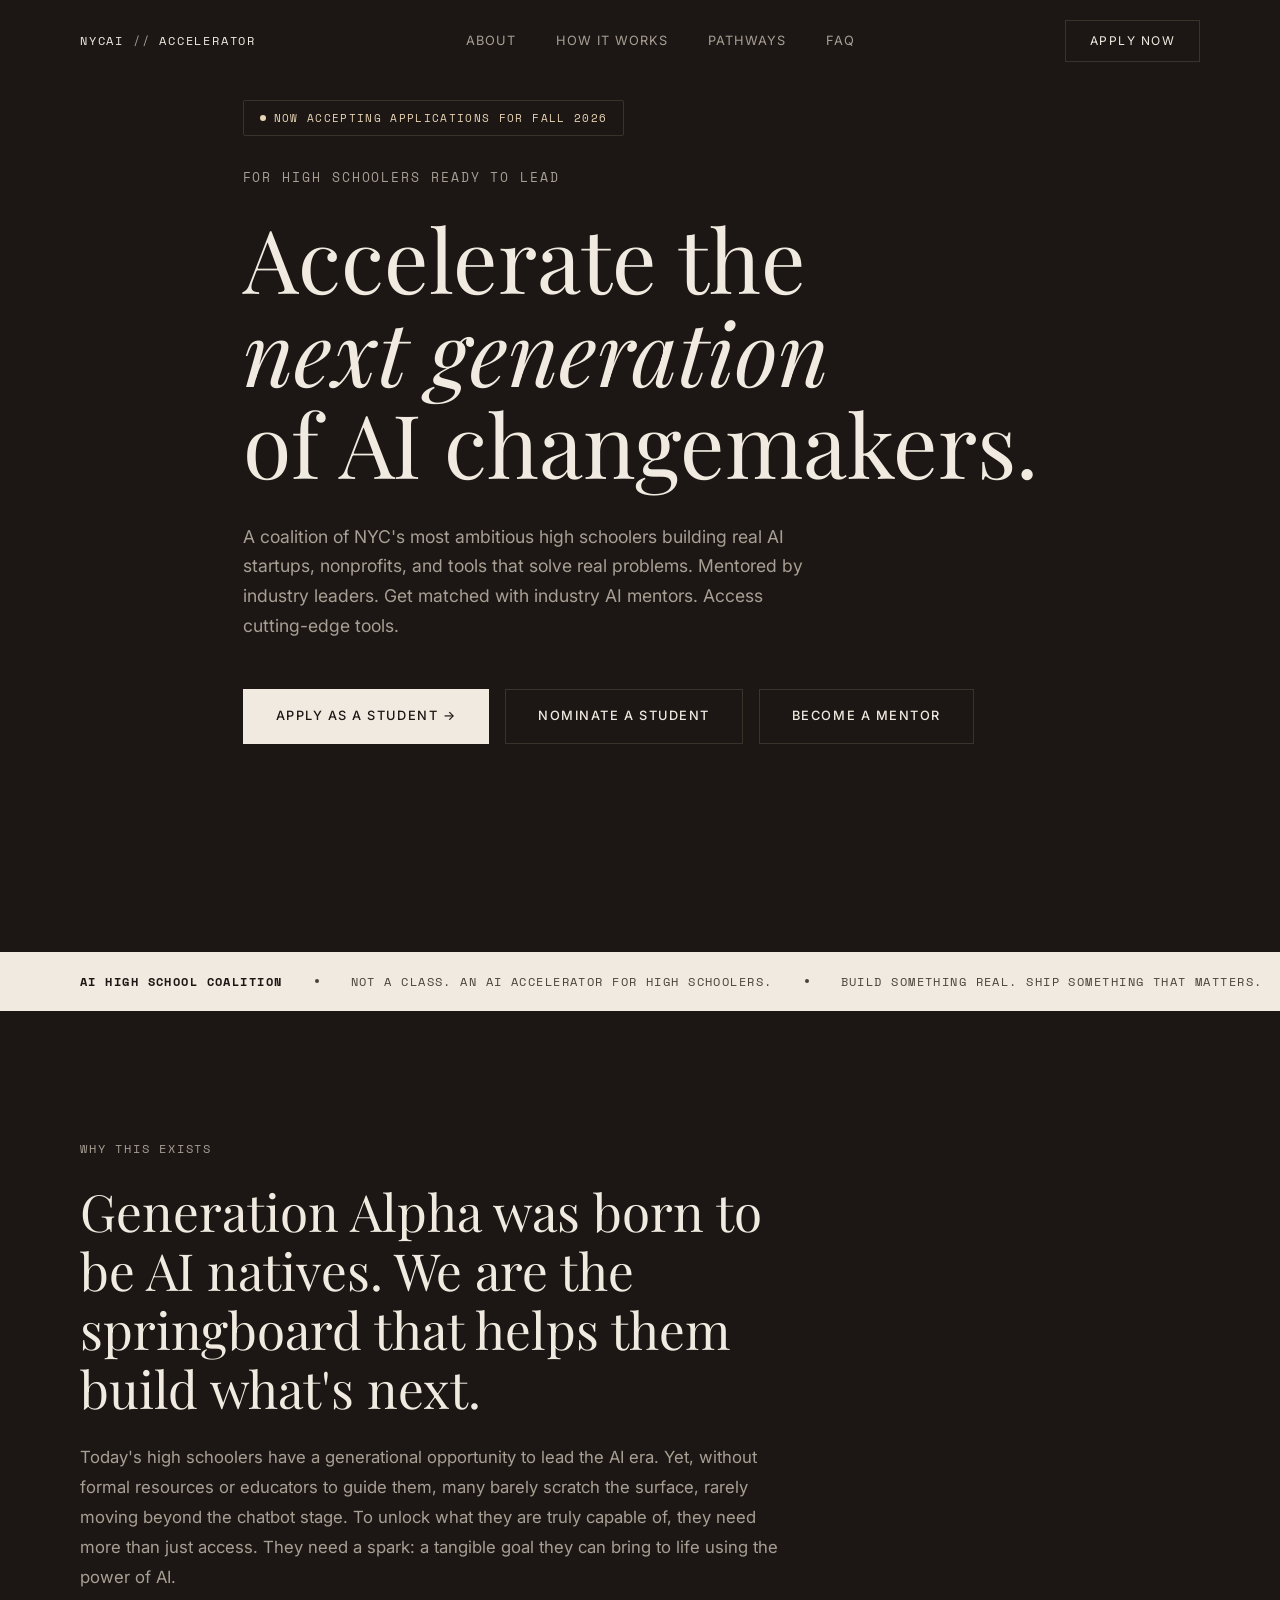
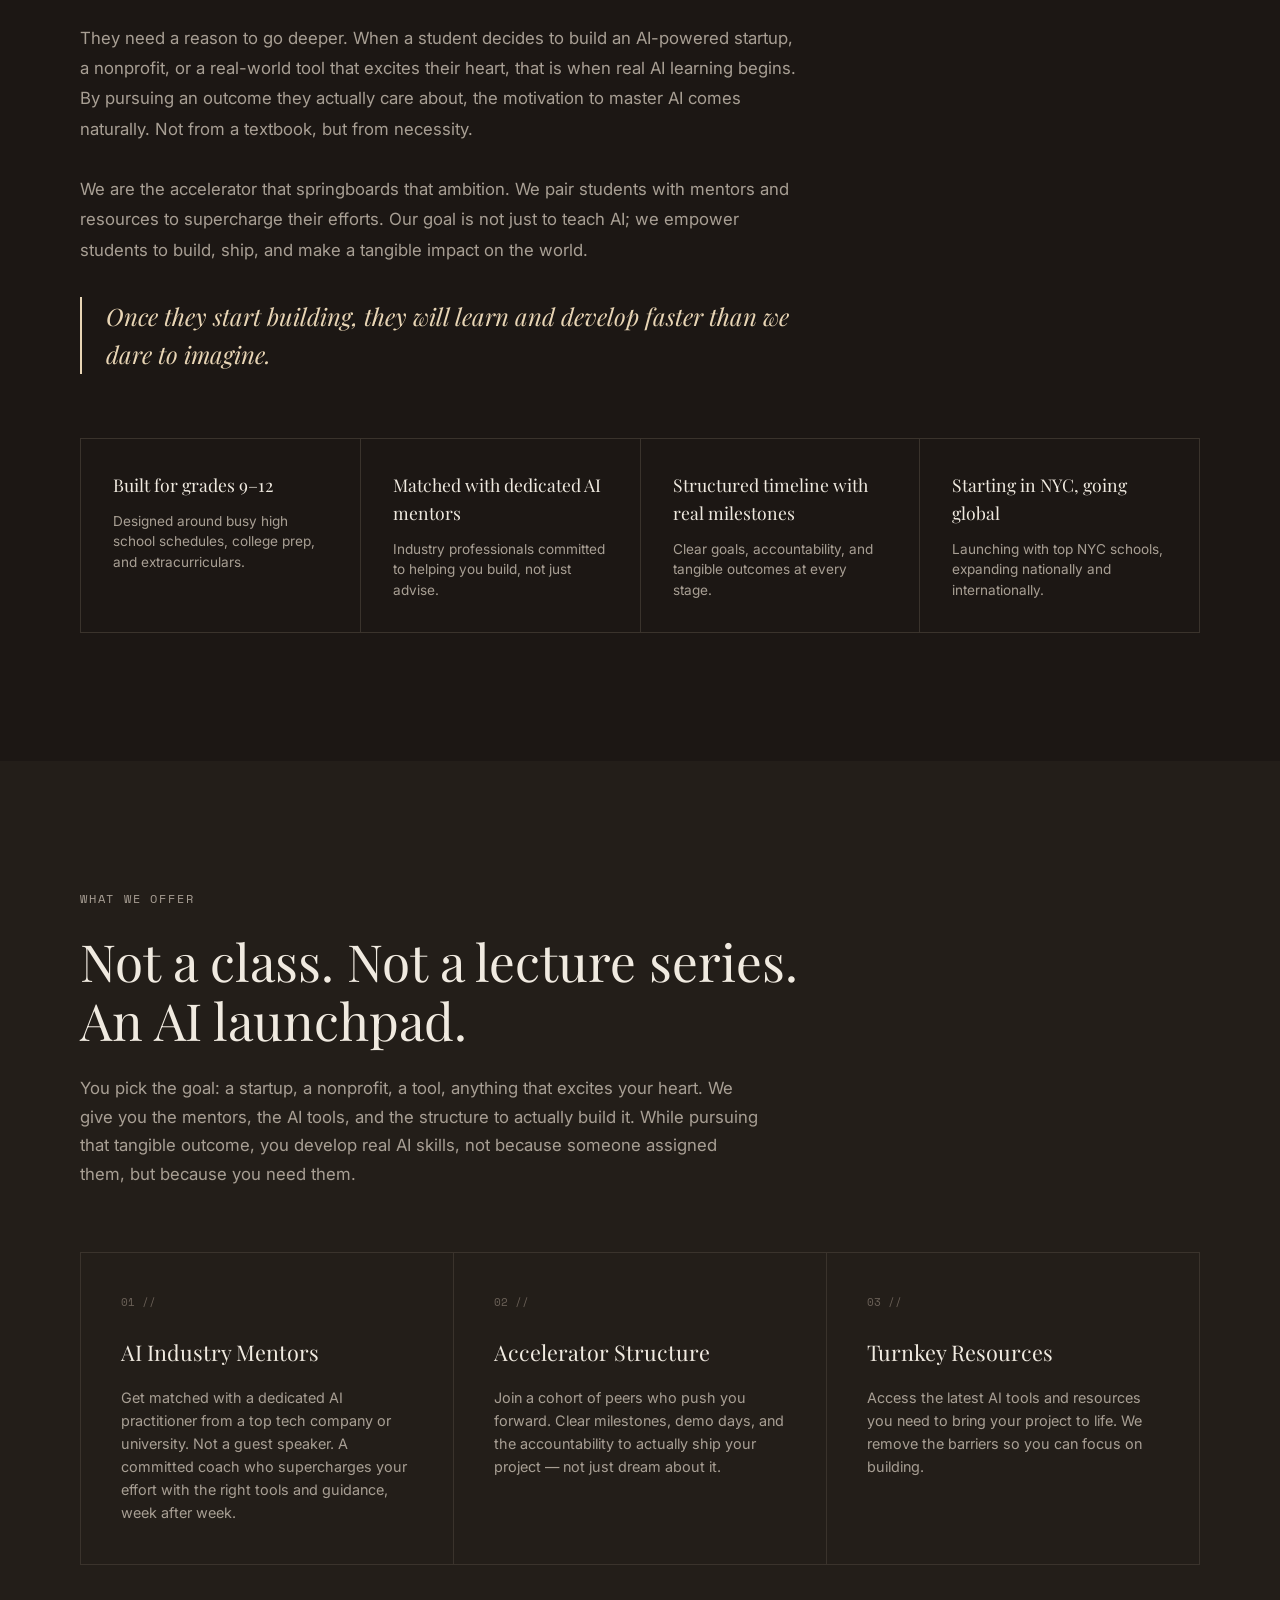
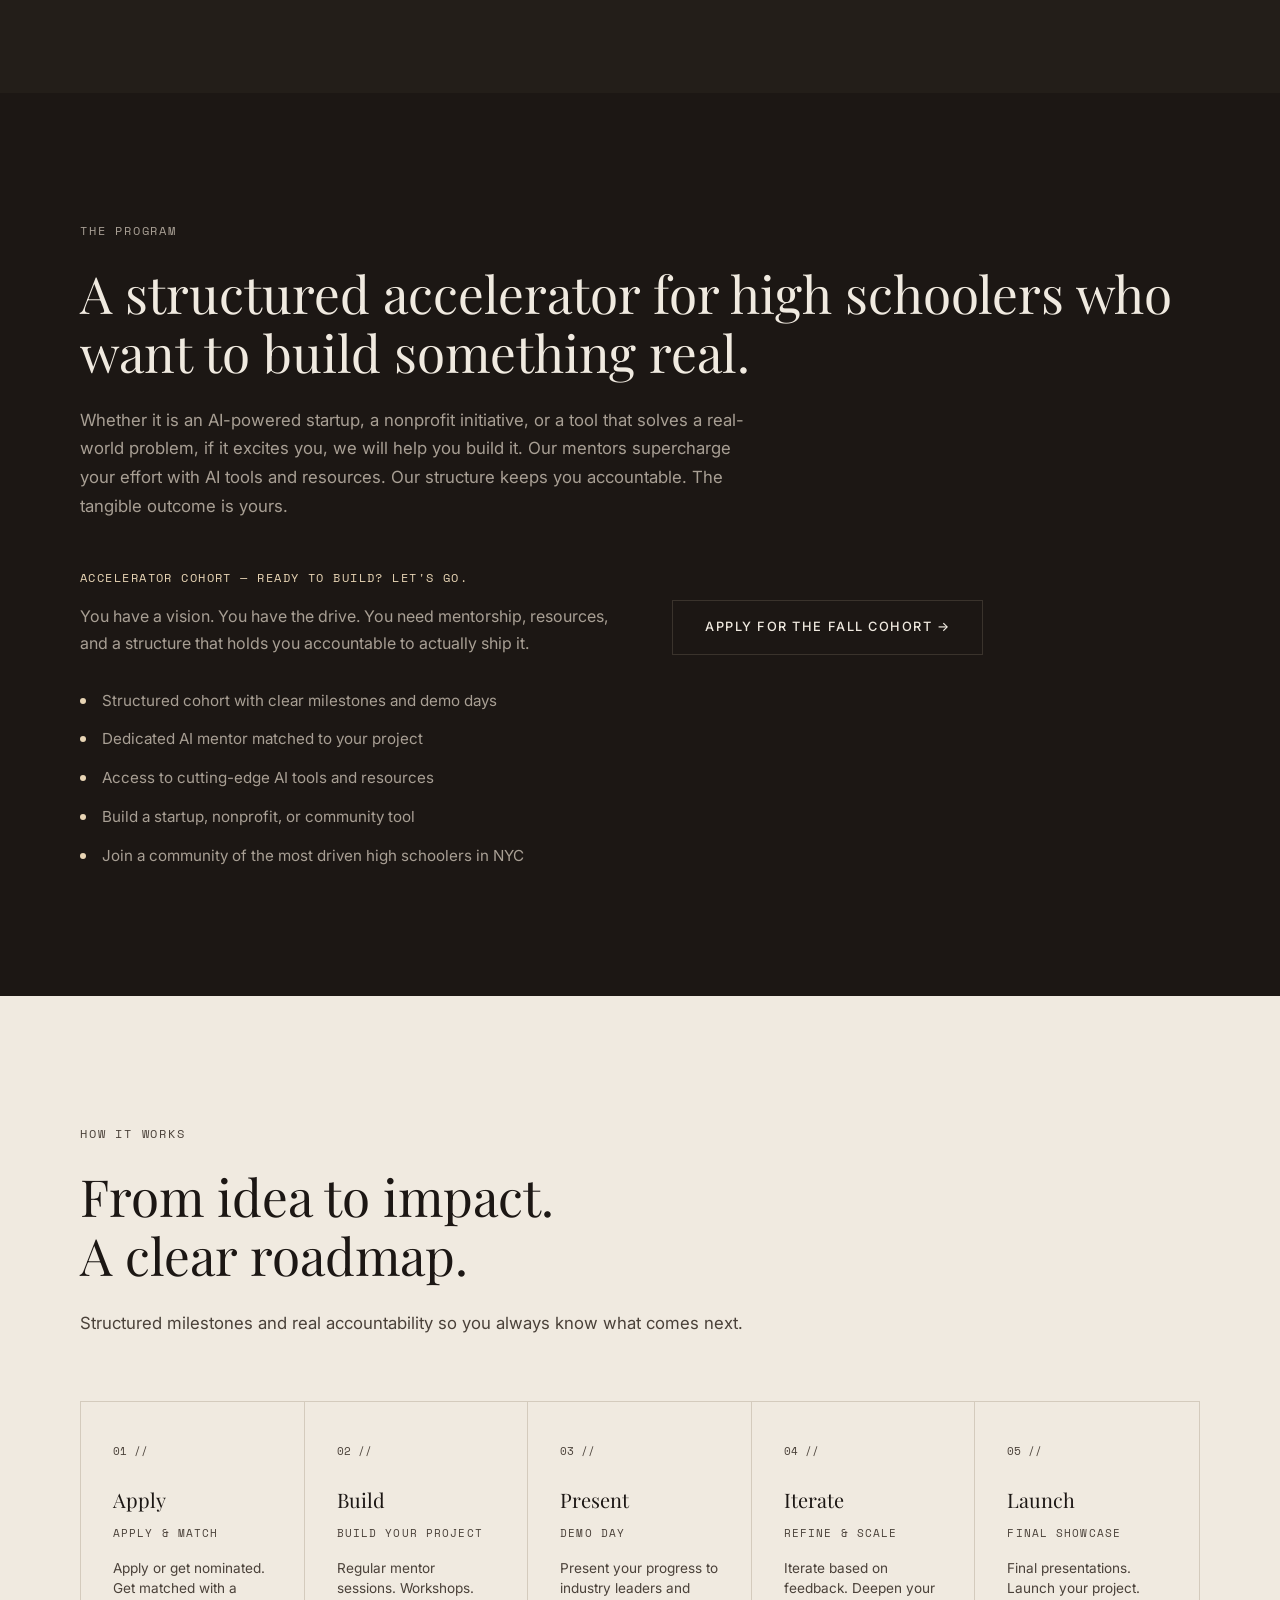
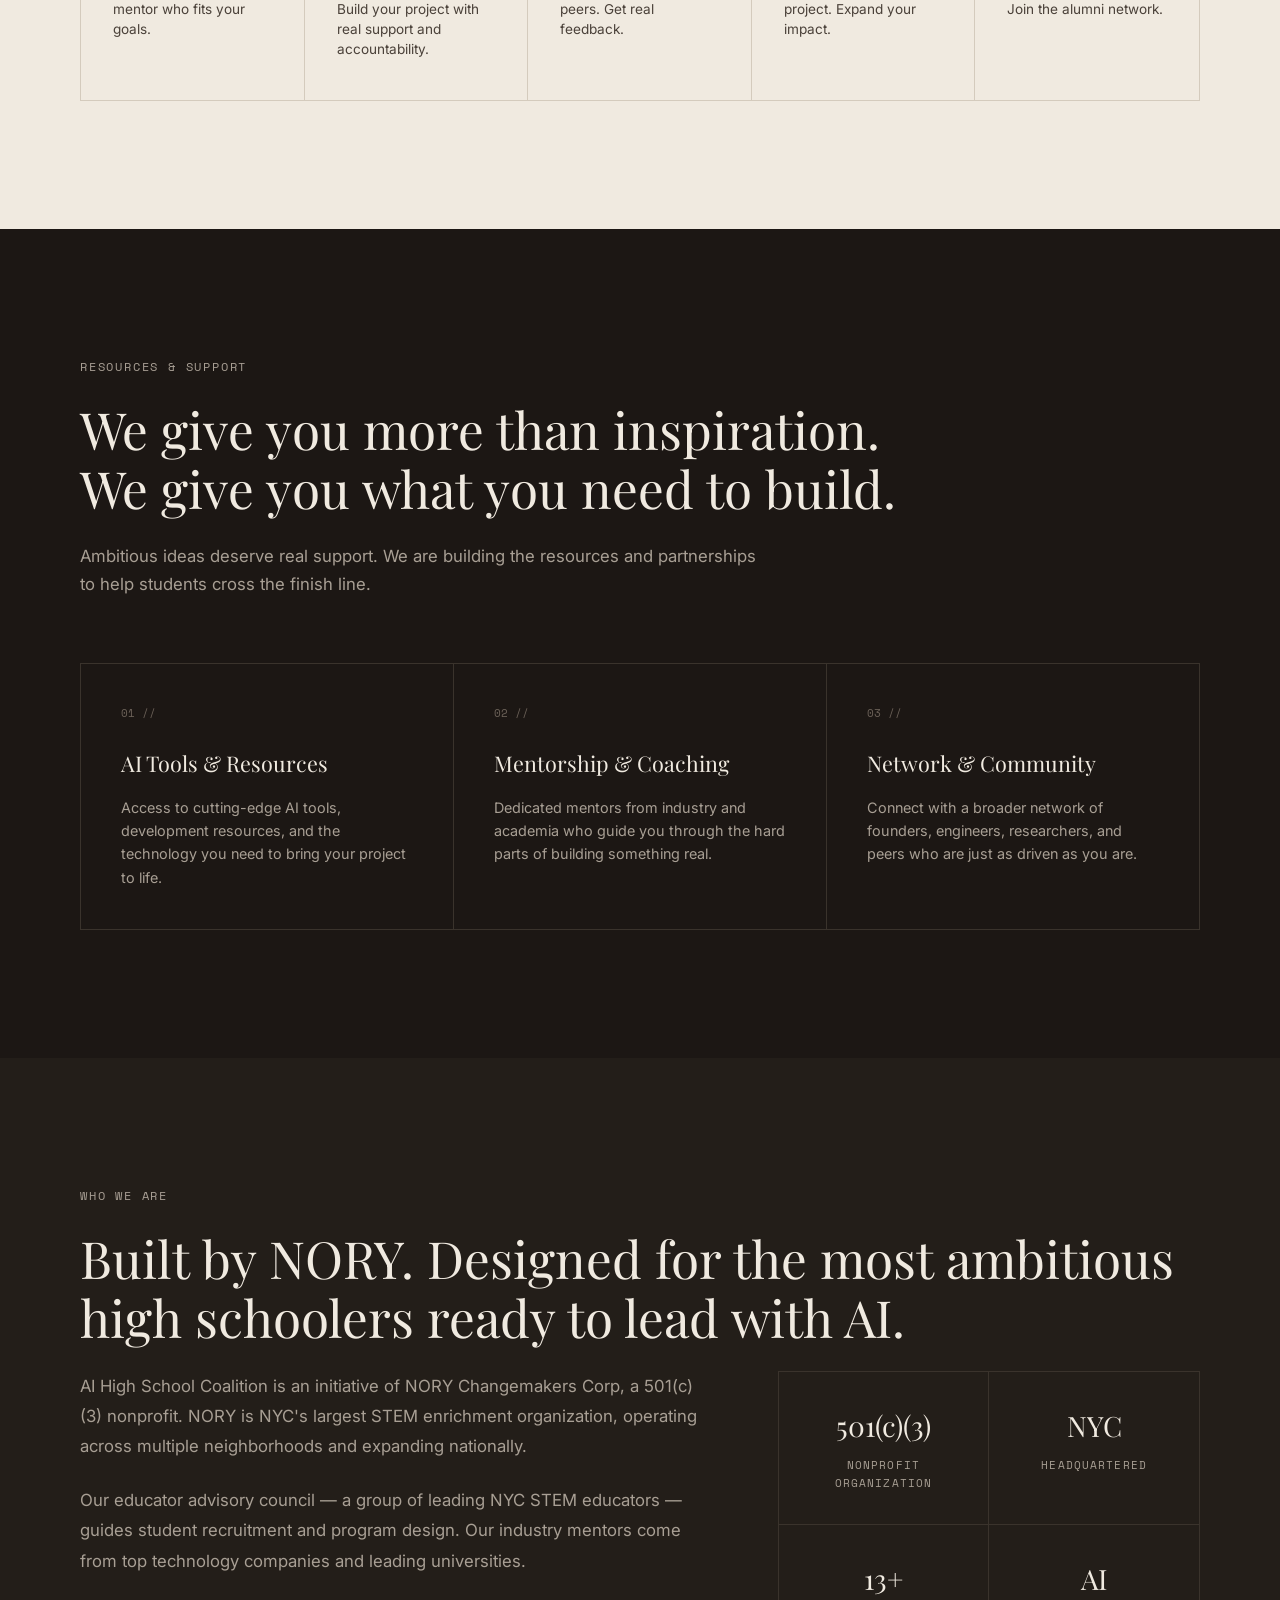
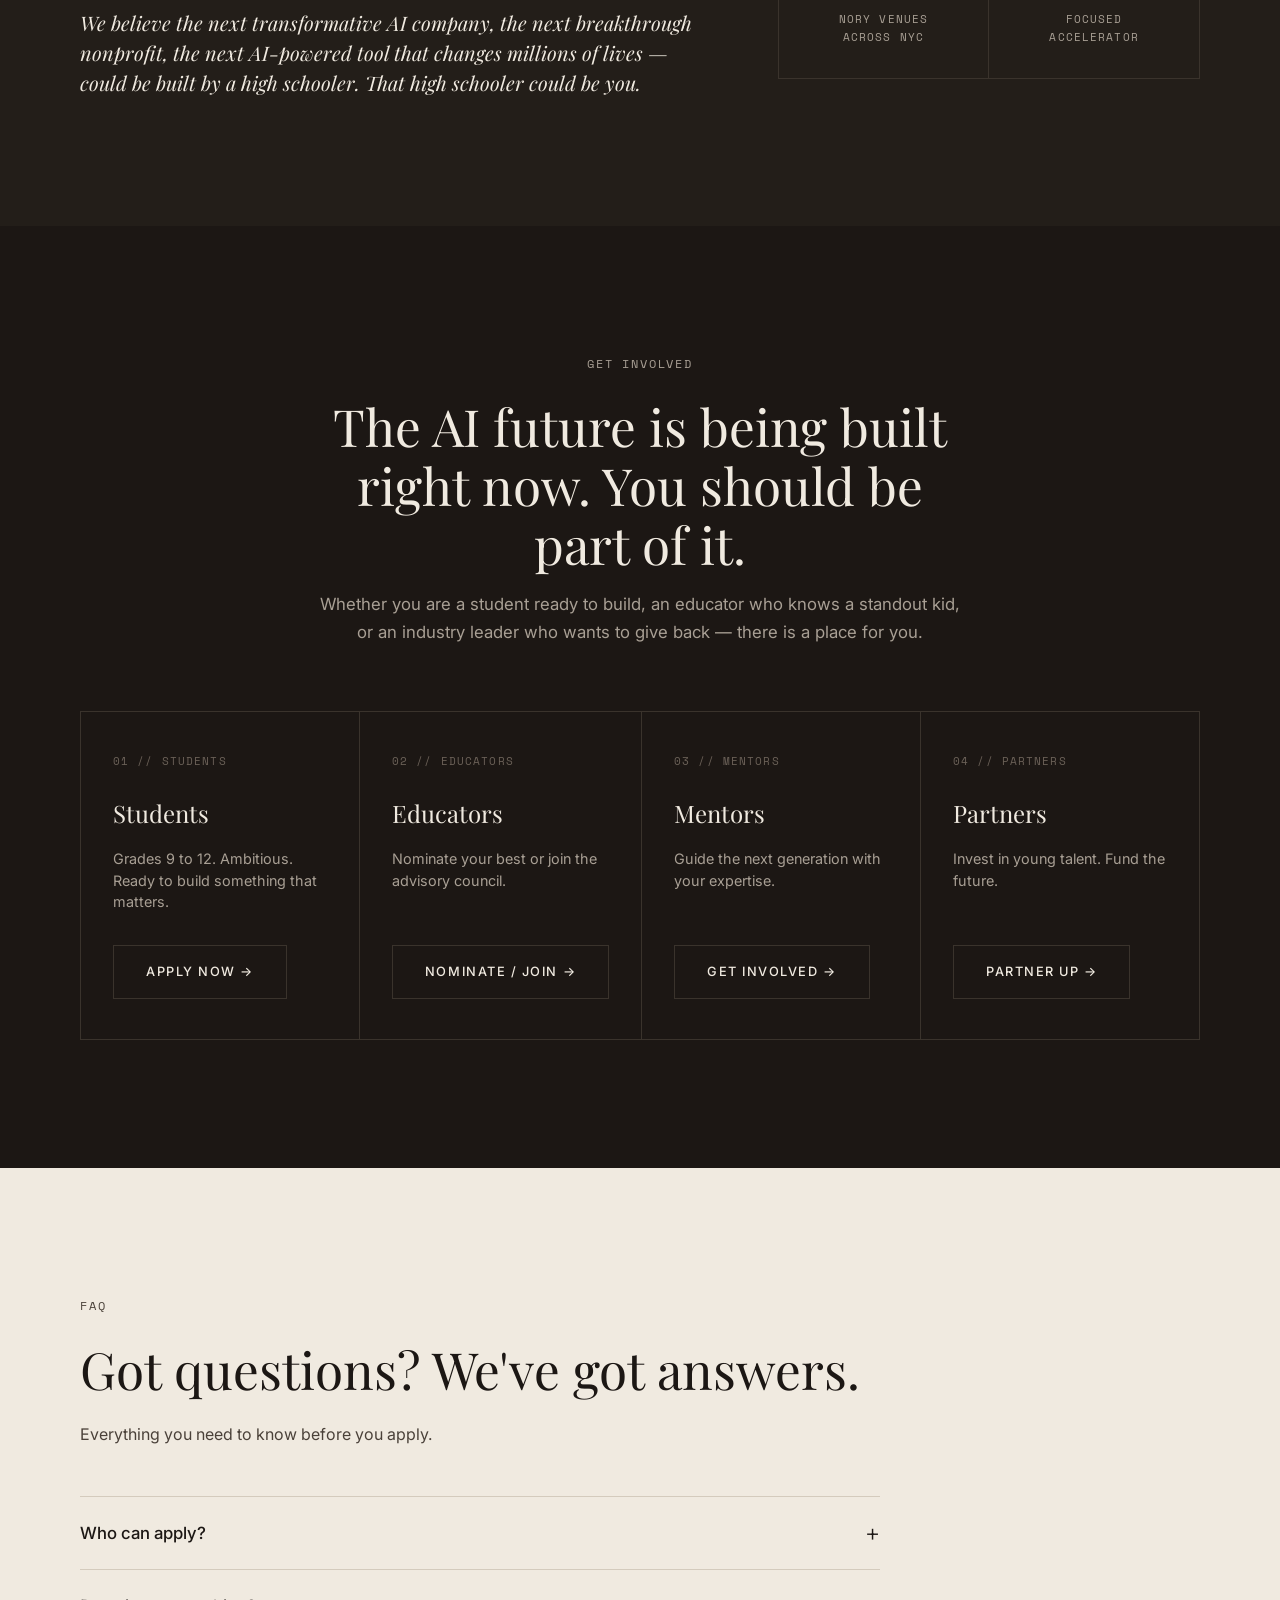
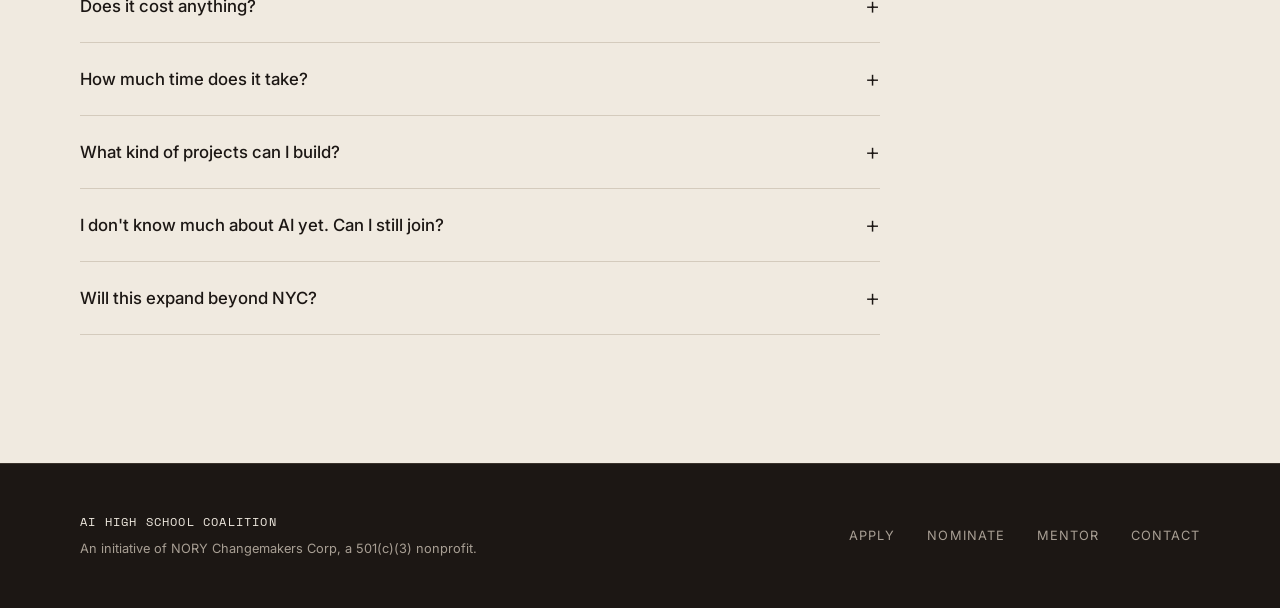
==== commit 62e534f2: "Update website copy: "The Moment" → "Why This Exists" and refresh key sections Replaces "The Moment"" ====
--- a/index.html
+++ b/index.html
@@ -78,18 +78,20 @@
     </div>
   </section>
 
-  <!-- ========== THE MOMENT ========== -->
+  <!-- ========== WHY THIS EXISTS ========== -->
   <section class="moment" id="moment">
     <div class="container">
       <div class="moment__content fade-in">
-        <div class="section-label">The Moment</div>
-        <h2 class="section-headline">AI is reshaping every career, every industry, every future. The best time to start building is right now.</h2>
+        <div class="section-label">Why This Exists</div>
+        <h2 class="section-headline">Generation Alpha was born to be AI natives. We are the springboard that helps them build what's next.</h2>
         <div class="moment__body">
-          <p>The pace of change in AI is unlike anything before. High schoolers with the right mentorship, tools, and community can do extraordinary things &mdash; but most never get the chance. Traditional classrooms were not designed for this moment. We are here to fill that gap, alongside educators, not instead of them.</p>
+          <p>Today's high schoolers have a generational opportunity to lead the AI era. Yet, without formal resources or educators to guide them, many barely scratch the surface, rarely moving beyond the chatbot stage. To unlock what they are truly capable of, they need more than just access. They need a spark: a tangible goal they can bring to life using the power of AI.</p>
           <br>
-          <p>That is why we partner with educators, schools, and industry leaders to give ambitious students access to the cutting-edge AI mentorship, resources, and structure they need to turn their ideas into reality.</p>
-        </div>
-        <div class="moment__highlight">We exist to unlock that potential.</div>
+          <p>They need a reason to go deeper. When a student decides to build an AI-powered startup, a nonprofit, or a real-world tool that excites their heart, that is when real AI learning begins. By pursuing an outcome they actually care about, the motivation to master AI comes naturally. Not from a textbook, but from necessity.</p>
+          <br>
+          <p>We are the accelerator that springboards that ambition. We pair students with mentors and resources to supercharge their efforts. Our goal is not just to teach AI; we empower students to build, ship, and make a tangible impact on the world.</p>
+        </div>
+        <div class="moment__highlight">Once they start building, they will learn and develop faster than we dare to imagine.</div>
       </div>
 
       <div class="moment__stats fade-in">
@@ -119,19 +121,19 @@
       <div class="offer__header fade-in">
         <div class="section-label">What We Offer</div>
         <h2 class="section-headline">Not a class. Not a lecture series.<br>An AI launchpad.</h2>
-        <p class="section-body">Everything you need to turn your AI idea into something the world can actually use. We provide the structure, the mentors, and the cutting-edge tools. You bring the ambition.</p>
+        <p class="section-body">You pick the goal: a startup, a nonprofit, a tool, anything that excites your heart. We give you the mentors, the AI tools, and the structure to actually build it. While pursuing that tangible outcome, you develop real AI skills, not because someone assigned them, but because you need them.</p>
       </div>
 
       <div class="offer__grid fade-in">
         <div class="offer__item">
           <div class="offer__item-num">01 //</div>
           <h3 class="offer__item-title">AI Industry Mentors</h3>
-          <p class="offer__item-desc">Get matched with a real AI practitioner from a top tech company or university. Not a guest speaker. A committed coach who helps you build with AI, week after week.</p>
+          <p class="offer__item-desc">Get matched with a dedicated AI practitioner from a top tech company or university. Not a guest speaker. A committed coach who supercharges your effort with the right tools and guidance, week after week.</p>
         </div>
         <div class="offer__item">
           <div class="offer__item-num">02 //</div>
           <h3 class="offer__item-title">Accelerator Structure</h3>
-          <p class="offer__item-desc">Join a cohort of peers who push you forward. Clear milestones, two demo days, and the accountability to actually ship your project &mdash; not just dream about it.</p>
+          <p class="offer__item-desc">Join a cohort of peers who push you forward. Clear milestones, demo days, and the accountability to actually ship your project &mdash; not just dream about it.</p>
         </div>
         <div class="offer__item">
           <div class="offer__item-num">03 //</div>
@@ -148,13 +150,12 @@
       <div class="fade-in">
         <div class="section-label">The Program</div>
         <h2 class="section-headline">A structured accelerator for high schoolers who want to build something real.</h2>
-        <p class="section-body" style="margin-bottom: 3rem;">Whether you want to launch a startup, a nonprofit, or a tool that solves a real problem, we give you the mentorship, structure, and community to make it happen.</p>
+        <p class="section-body" style="margin-bottom: 3rem;">Whether it is an AI-powered startup, a nonprofit initiative, or a tool that solves a real-world problem, if it excites you, we will help you build it. Our mentors supercharge your effort with AI tools and resources. Our structure keeps you accountable. The tangible outcome is yours.</p>
       </div>
 
       <div class="program__content fade-in">
         <div class="program__left">
-          <div class="program__cohort-label">Accelerator Cohort</div>
-          <h3 class="section-headline" style="font-size: 1.75rem;">Ready to build? Let's go.</h3>
+          <div class="program__cohort-label">Accelerator Cohort &mdash; Ready to build? Let's go.</div>
           <p class="program__cohort-body">You have a vision. You have the drive. You need mentorship, resources, and a structure that holds you accountable to actually ship it.</p>
           <ul class="program__list">
             <li>Structured cohort with clear milestones and demo days</li>
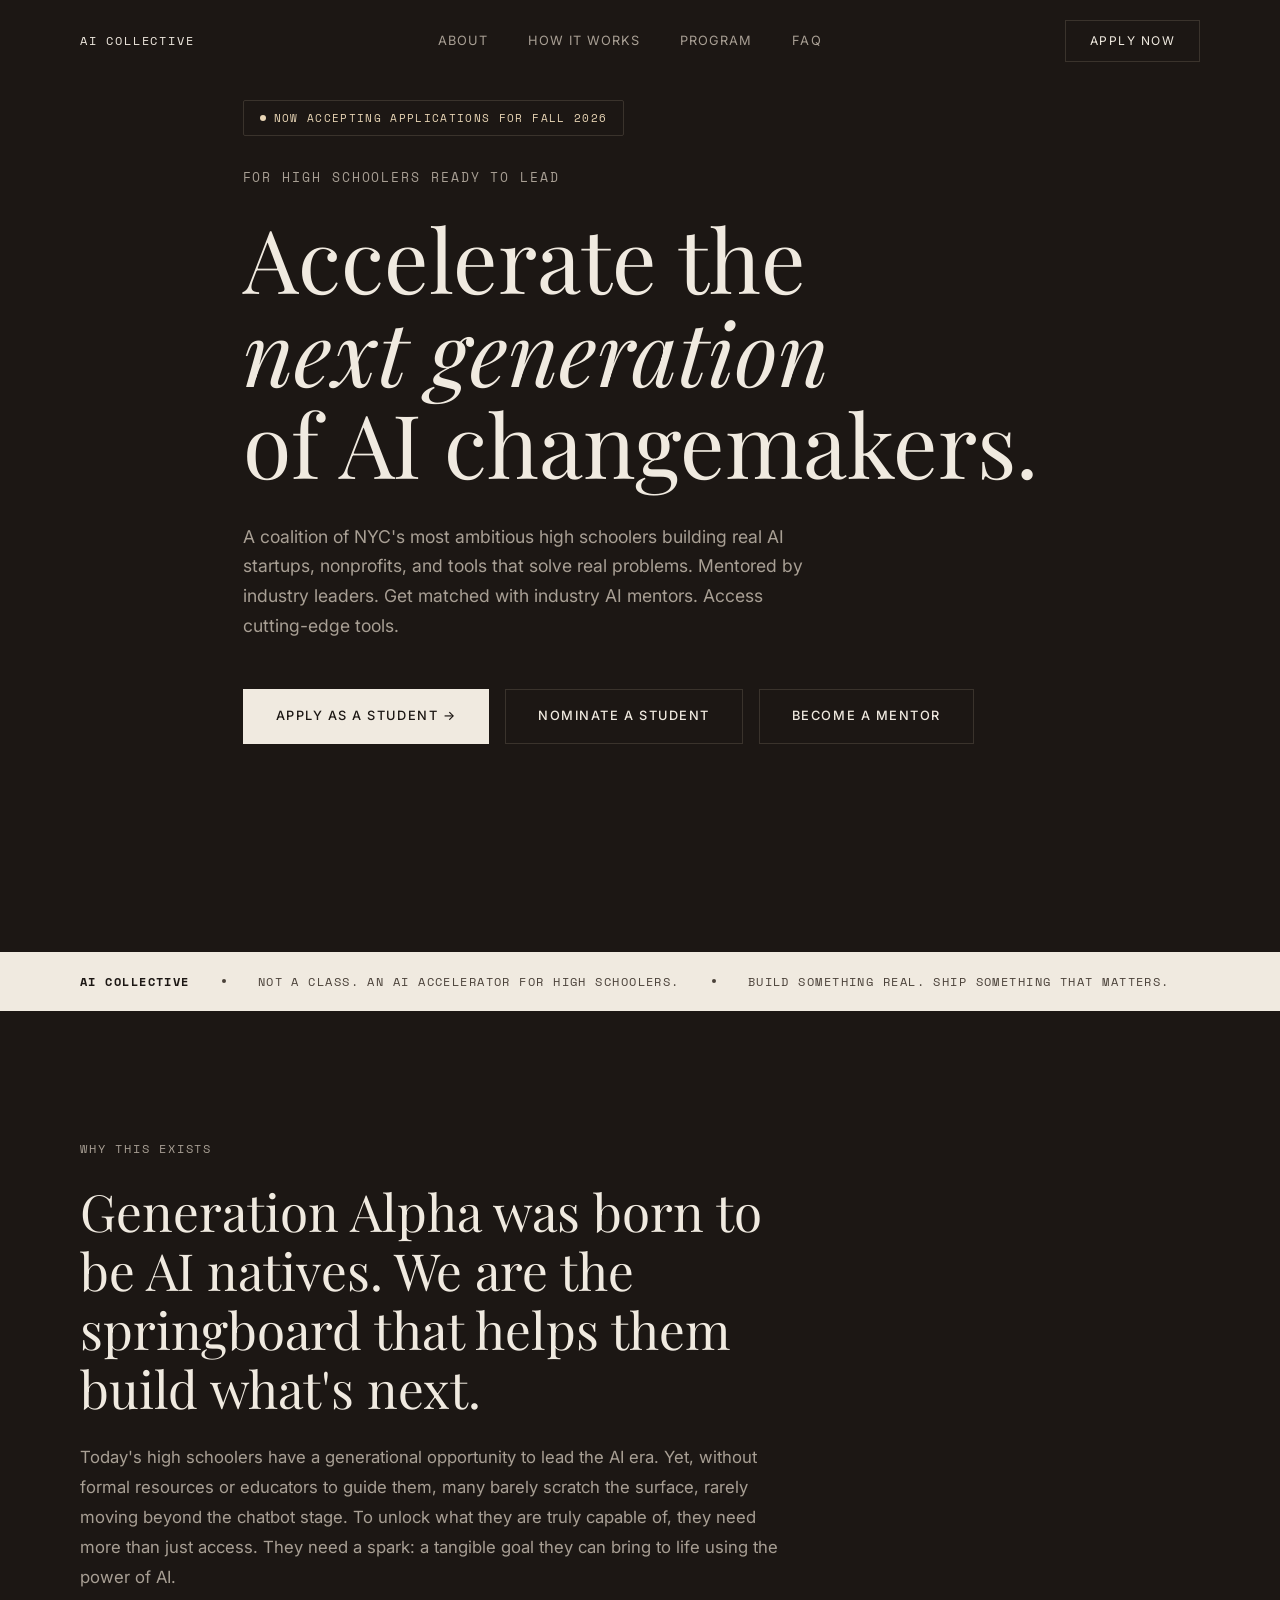
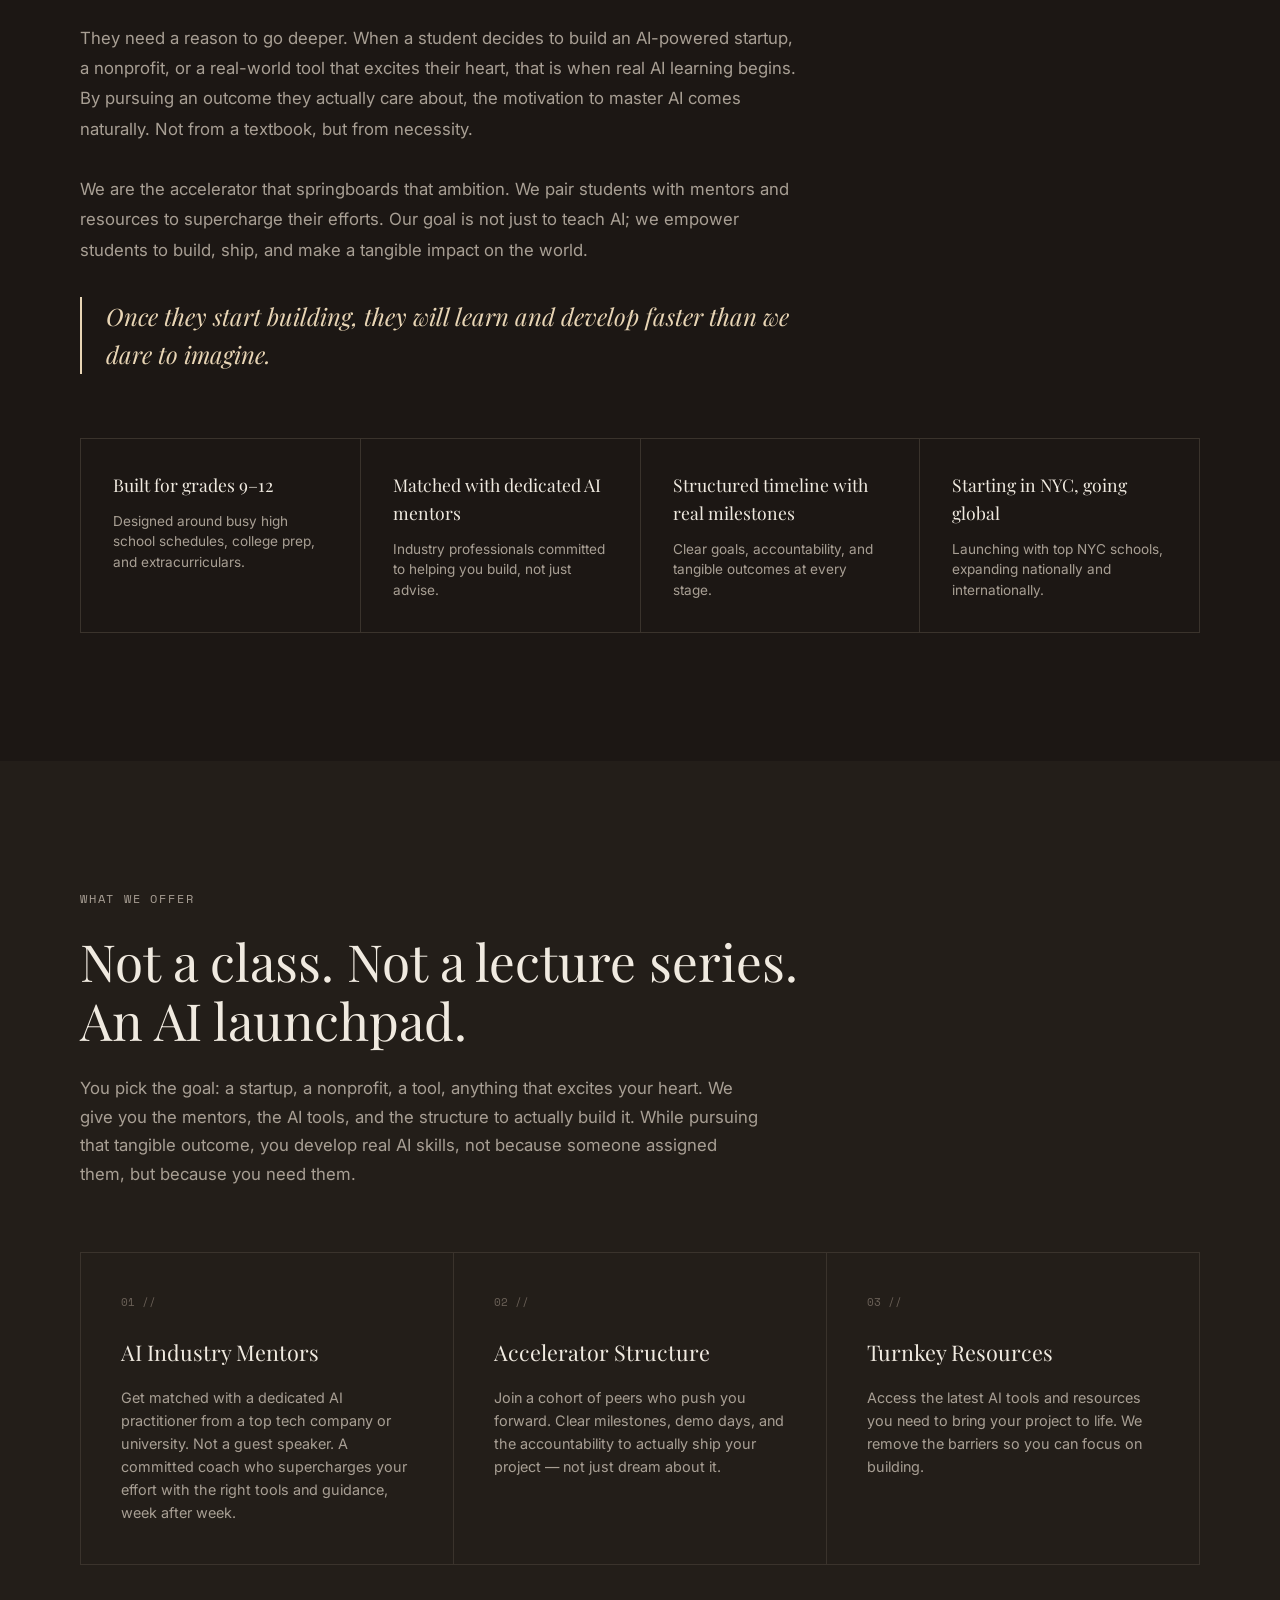
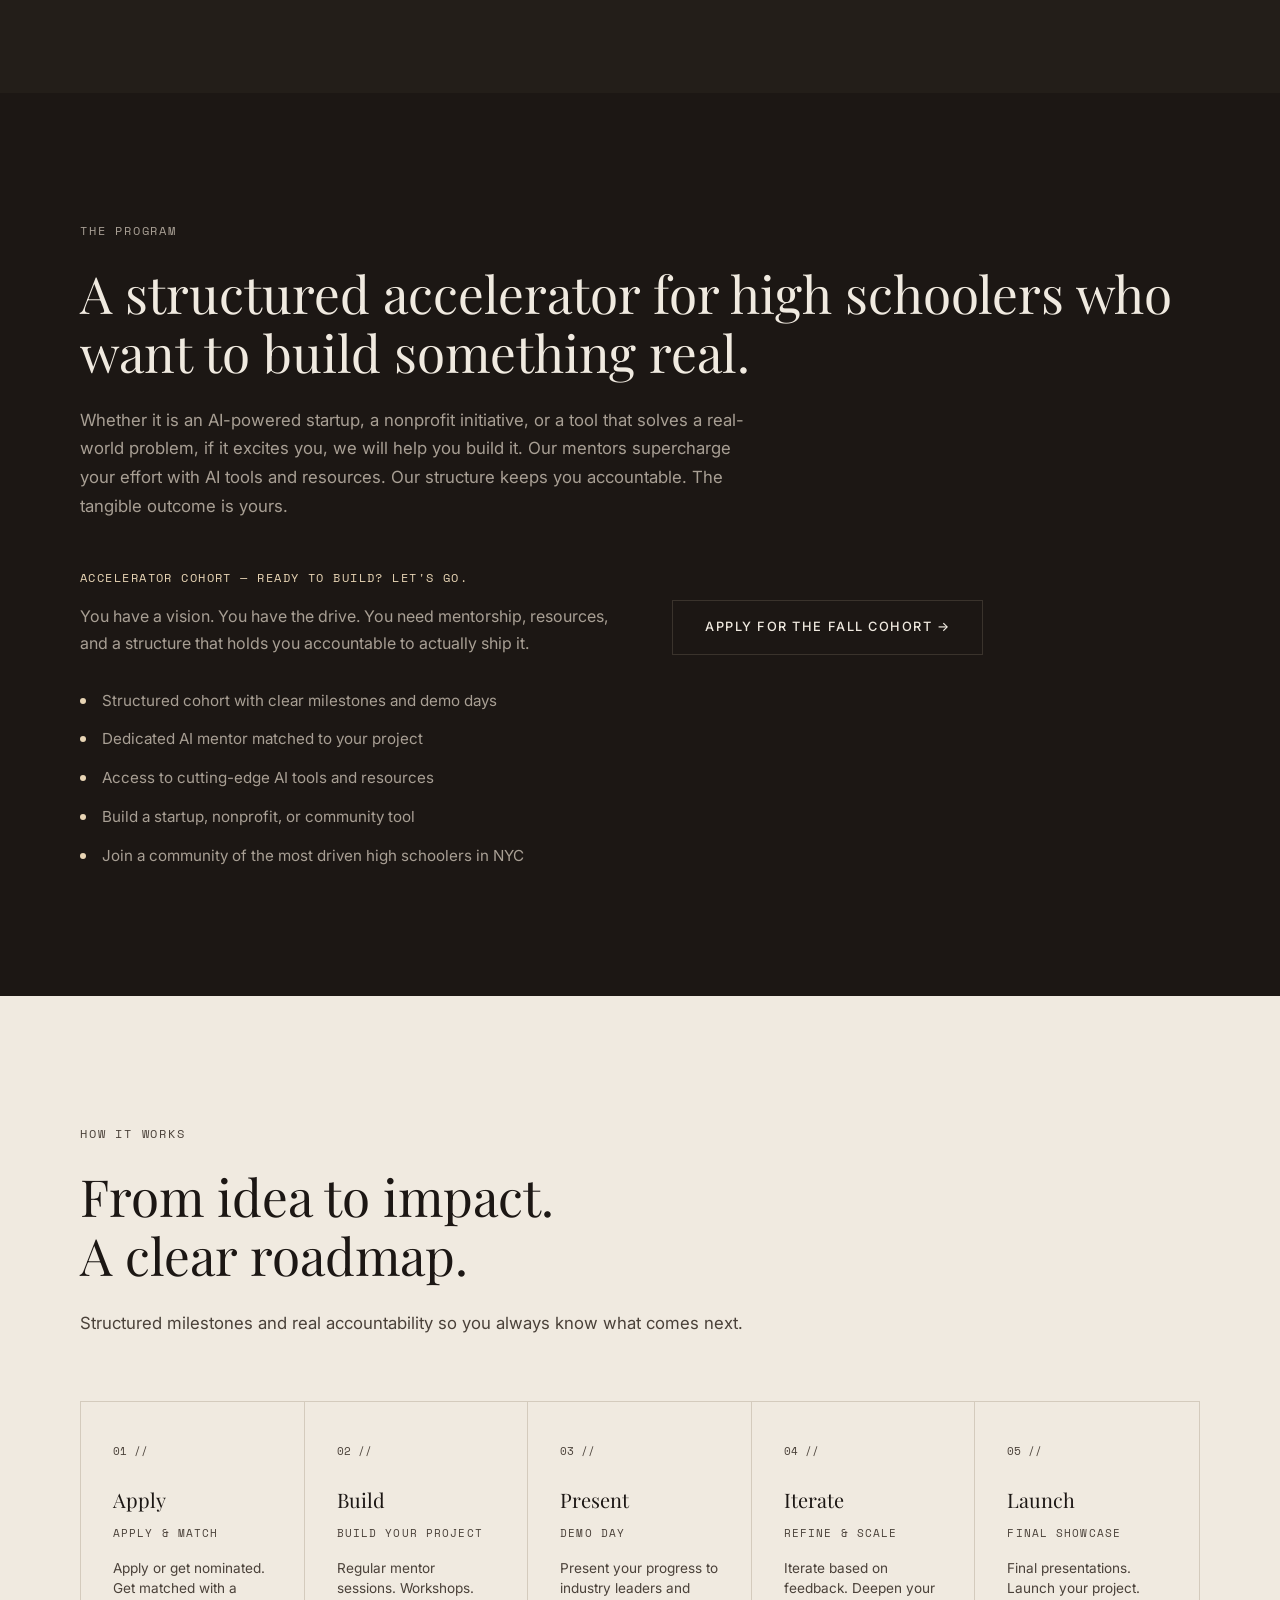
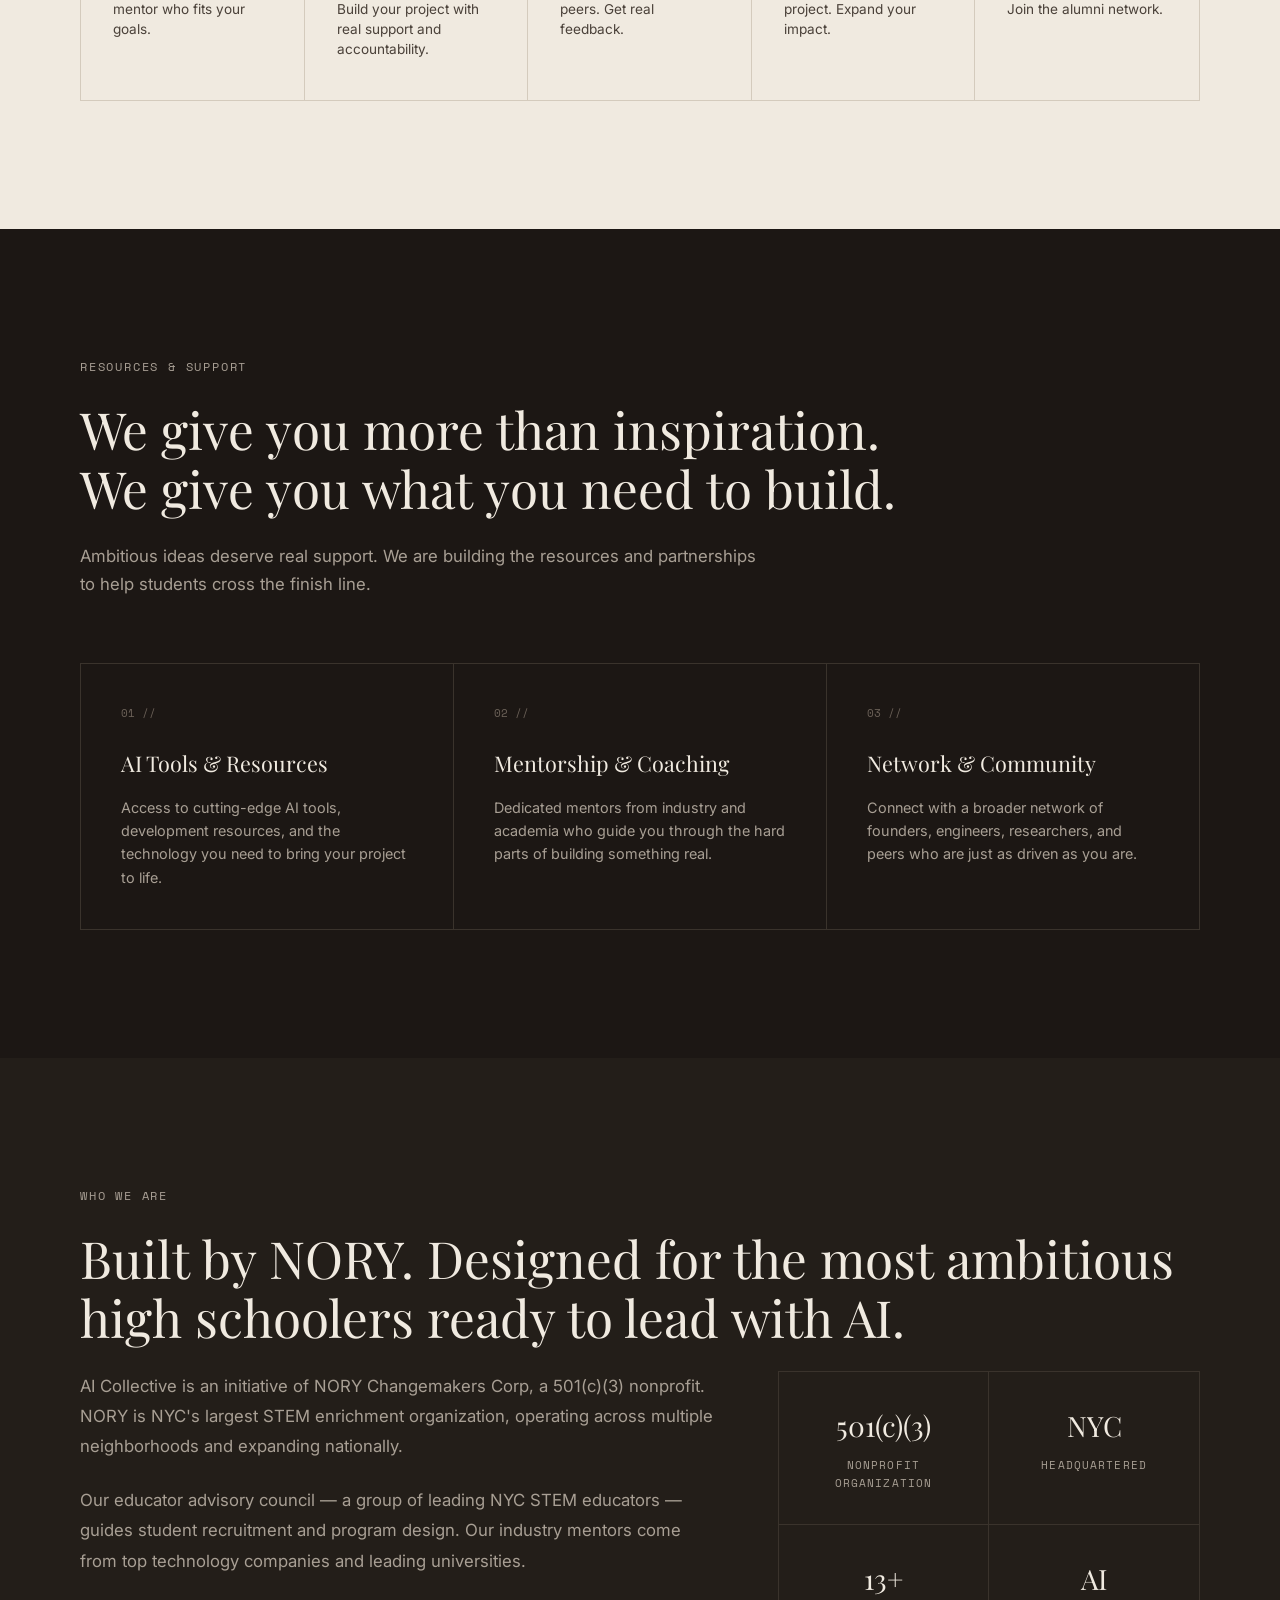
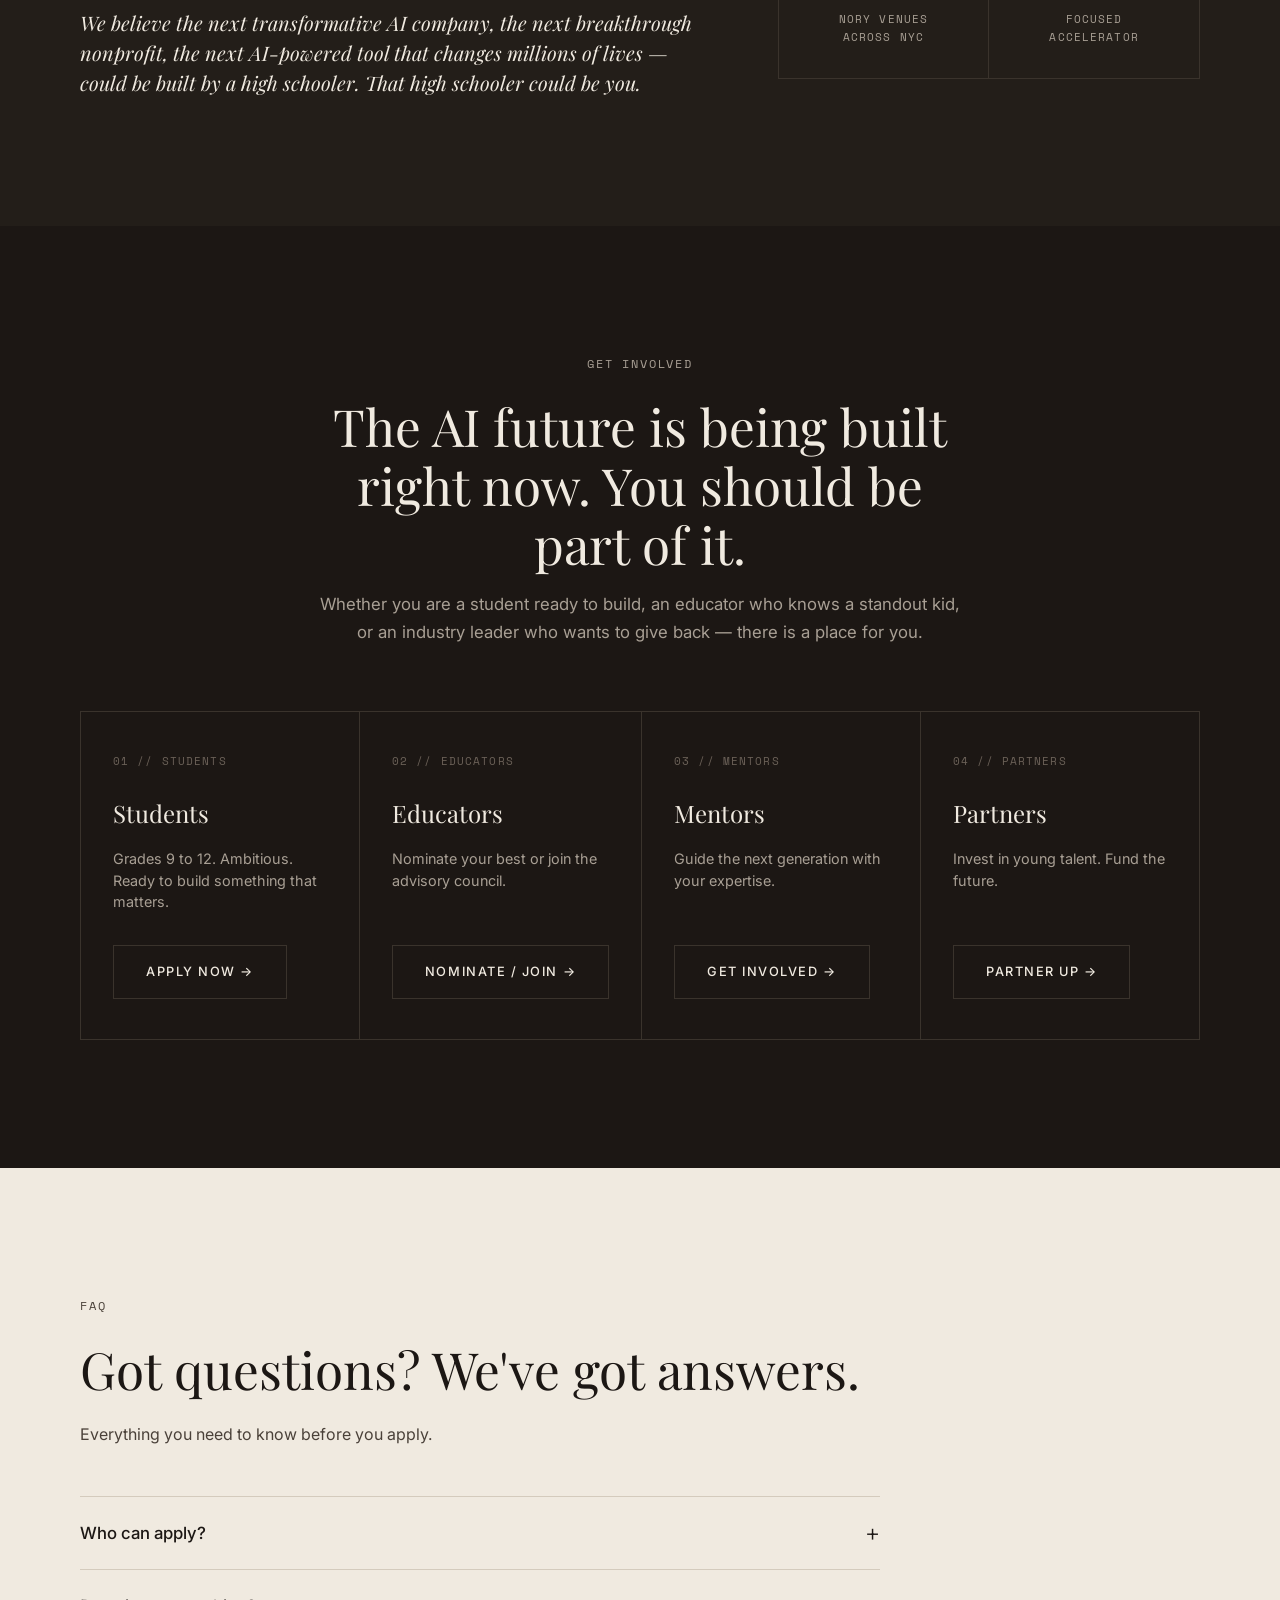
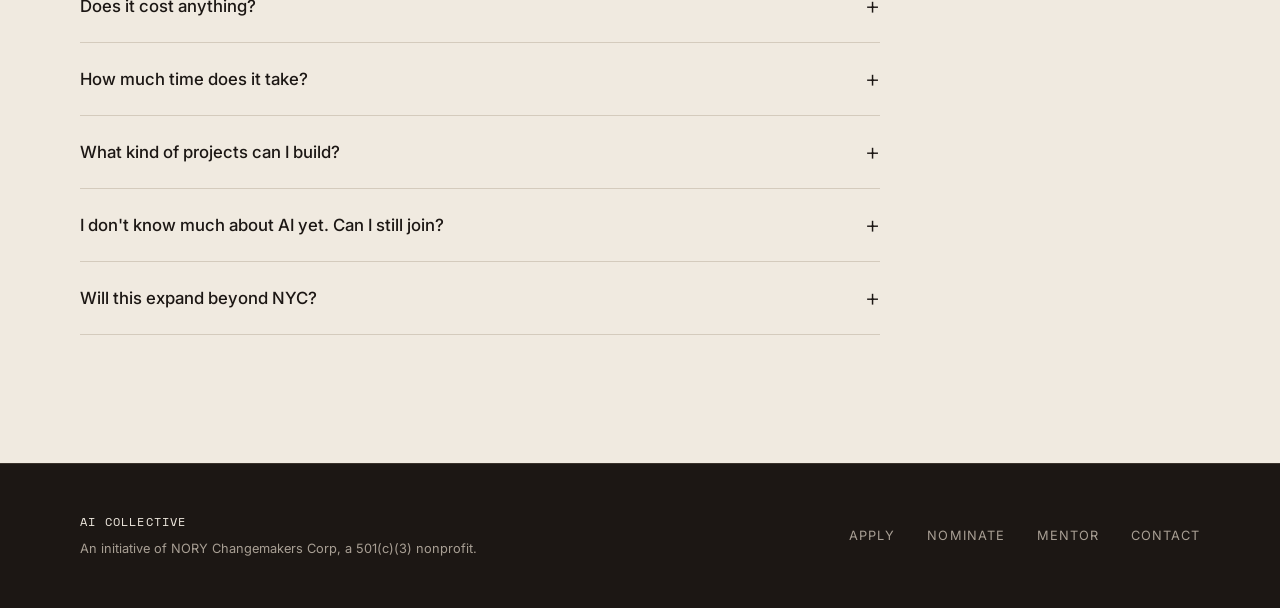
==== commit 555a9a3c: "Rebrand: "AI High School Coalition" → "AI Collective" Updates org name across all pages (index, appl" ====
--- a/index.html
+++ b/index.html
@@ -3,7 +3,7 @@
 <head>
   <meta charset="UTF-8">
   <meta name="viewport" content="width=device-width, initial-scale=1.0">
-  <title>AI High School Coalition — Accelerate the Next Generation of AI Changemakers</title>
+  <title>AI Collective — Accelerate the Next Generation of AI Changemakers</title>
   <meta name="description" content="A coalition of NYC's most ambitious high schoolers building real AI startups, nonprofits, and tools. Mentored by industry leaders.">
 
   <!-- Fonts -->
@@ -18,11 +18,11 @@
   <!-- ========== NAV ========== -->
   <nav class="nav" id="nav">
     <div class="container nav__inner">
-      <a href="#" class="nav__brand">NYCAI <span>//</span> Accelerator</a>
+      <a href="#" class="nav__brand">AI Collective</a>
       <div class="nav__links">
         <a href="#about">About</a>
         <a href="#works">How It Works</a>
-        <a href="#program">Pathways</a>
+        <a href="#program">Program</a>
         <a href="#faq">FAQ</a>
       </div>
       <a href="/apply.html" class="nav__cta">Apply Now</a>
@@ -38,7 +38,7 @@
   <div class="nav__mobile" id="mobileMenu">
     <a href="#about" class="mobile-link">About</a>
     <a href="#works" class="mobile-link">How It Works</a>
-    <a href="#program" class="mobile-link">Pathways</a>
+    <a href="#program" class="mobile-link">Program</a>
     <a href="#faq" class="mobile-link">FAQ</a>
     <a href="/apply.html" class="btn" style="margin-top: 1rem;">Apply Now</a>
   </div>
@@ -69,7 +69,7 @@
   <section class="callout">
     <div class="container">
       <div class="callout__inner">
-        <strong>AI High School Coalition</strong>
+        <strong>AI Collective</strong>
         <span class="callout__dot"></span>
         <span>Not a class. An AI accelerator for high schoolers.</span>
         <span class="callout__dot"></span>
@@ -256,7 +256,7 @@
       <div class="about__content fade-in">
         <div>
           <div class="about__body">
-            <p>AI High School Coalition is an initiative of NORY Changemakers Corp, a 501(c)(3) nonprofit. NORY is NYC's largest STEM enrichment organization, operating across multiple neighborhoods and expanding nationally.</p>
+            <p>AI Collective is an initiative of NORY Changemakers Corp, a 501(c)(3) nonprofit. NORY is NYC's largest STEM enrichment organization, operating across multiple neighborhoods and expanding nationally.</p>
             <p>Our educator advisory council &mdash; a group of leading NYC STEM educators &mdash; guides student recruitment and program design. Our industry mentors come from top technology companies and leading universities.</p>
           </div>
           <div class="about__highlight">
@@ -395,7 +395,7 @@
   <footer class="footer">
     <div class="container footer__inner">
       <div>
-        <div class="footer__brand">AI High School Coalition</div>
+        <div class="footer__brand">AI Collective</div>
         <div class="footer__sub">An initiative of NORY Changemakers Corp, a 501(c)(3) nonprofit.</div>
       </div>
       <div class="footer__links">
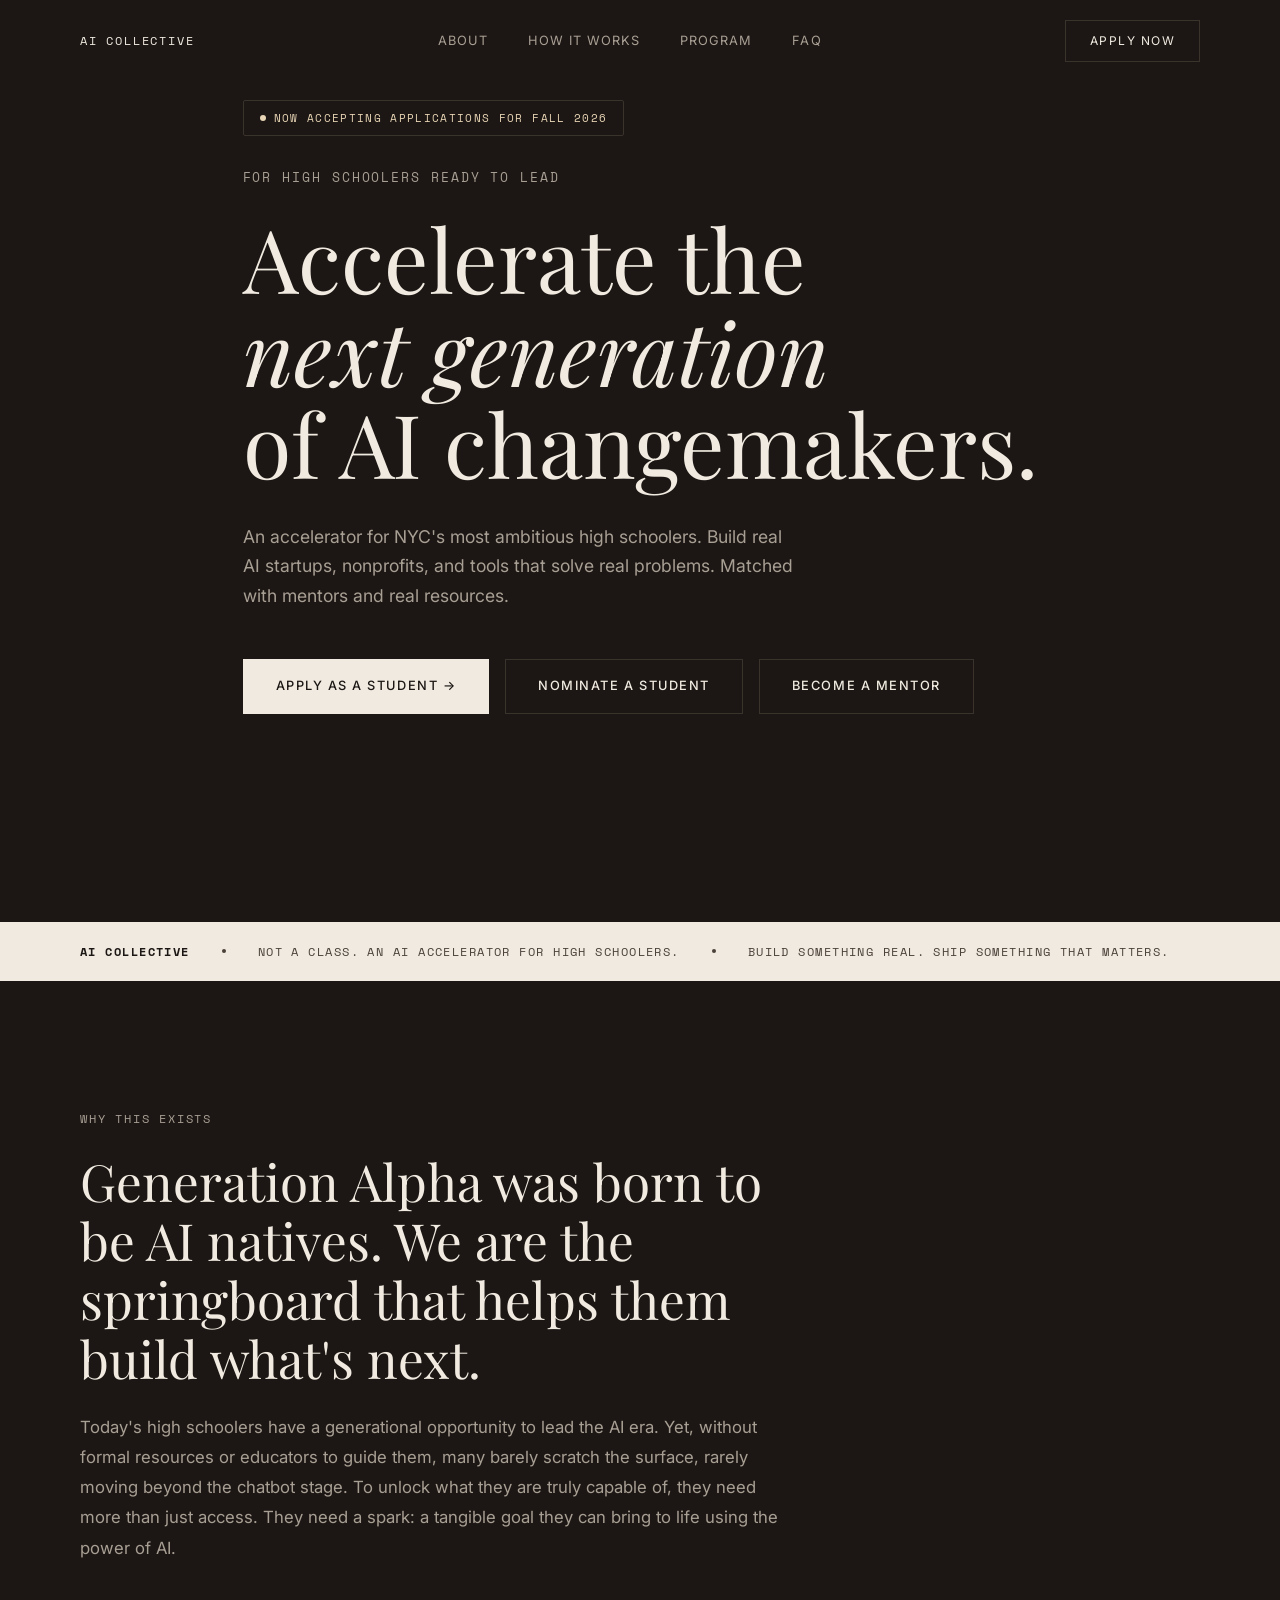
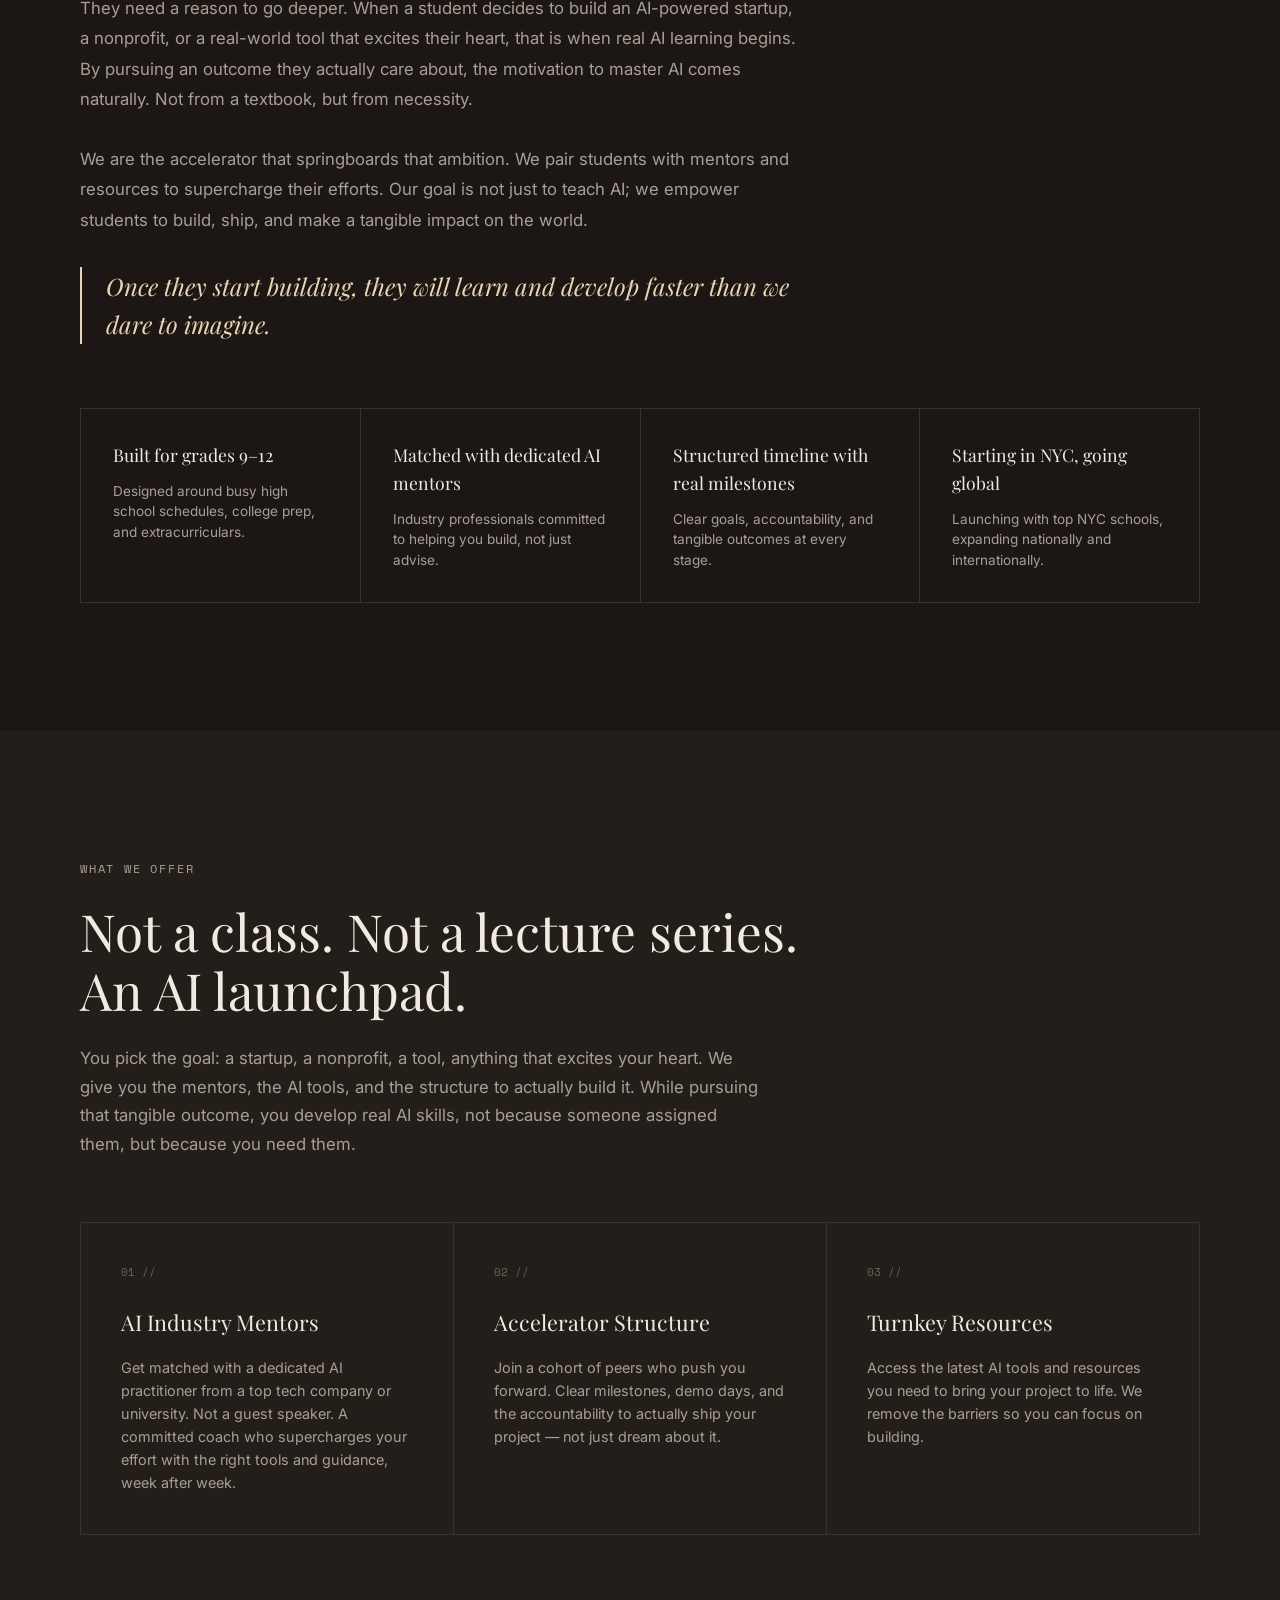
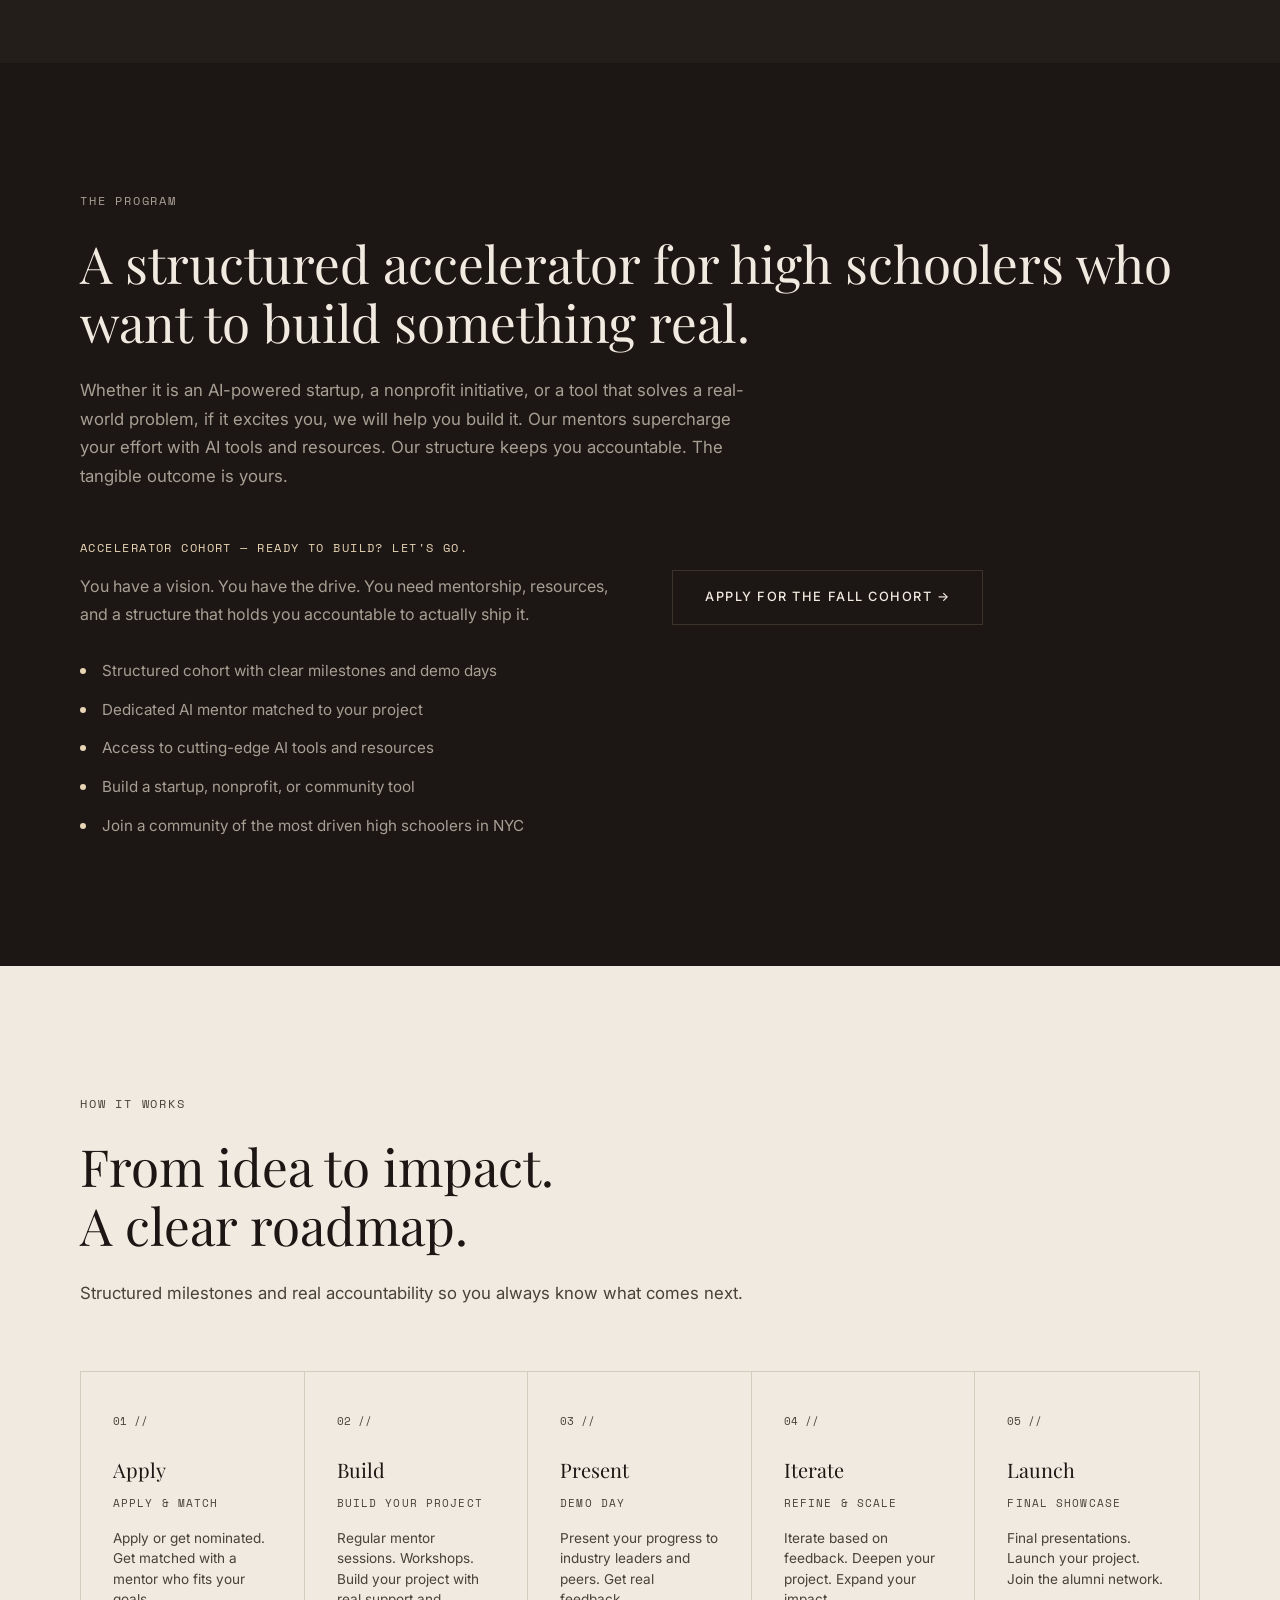
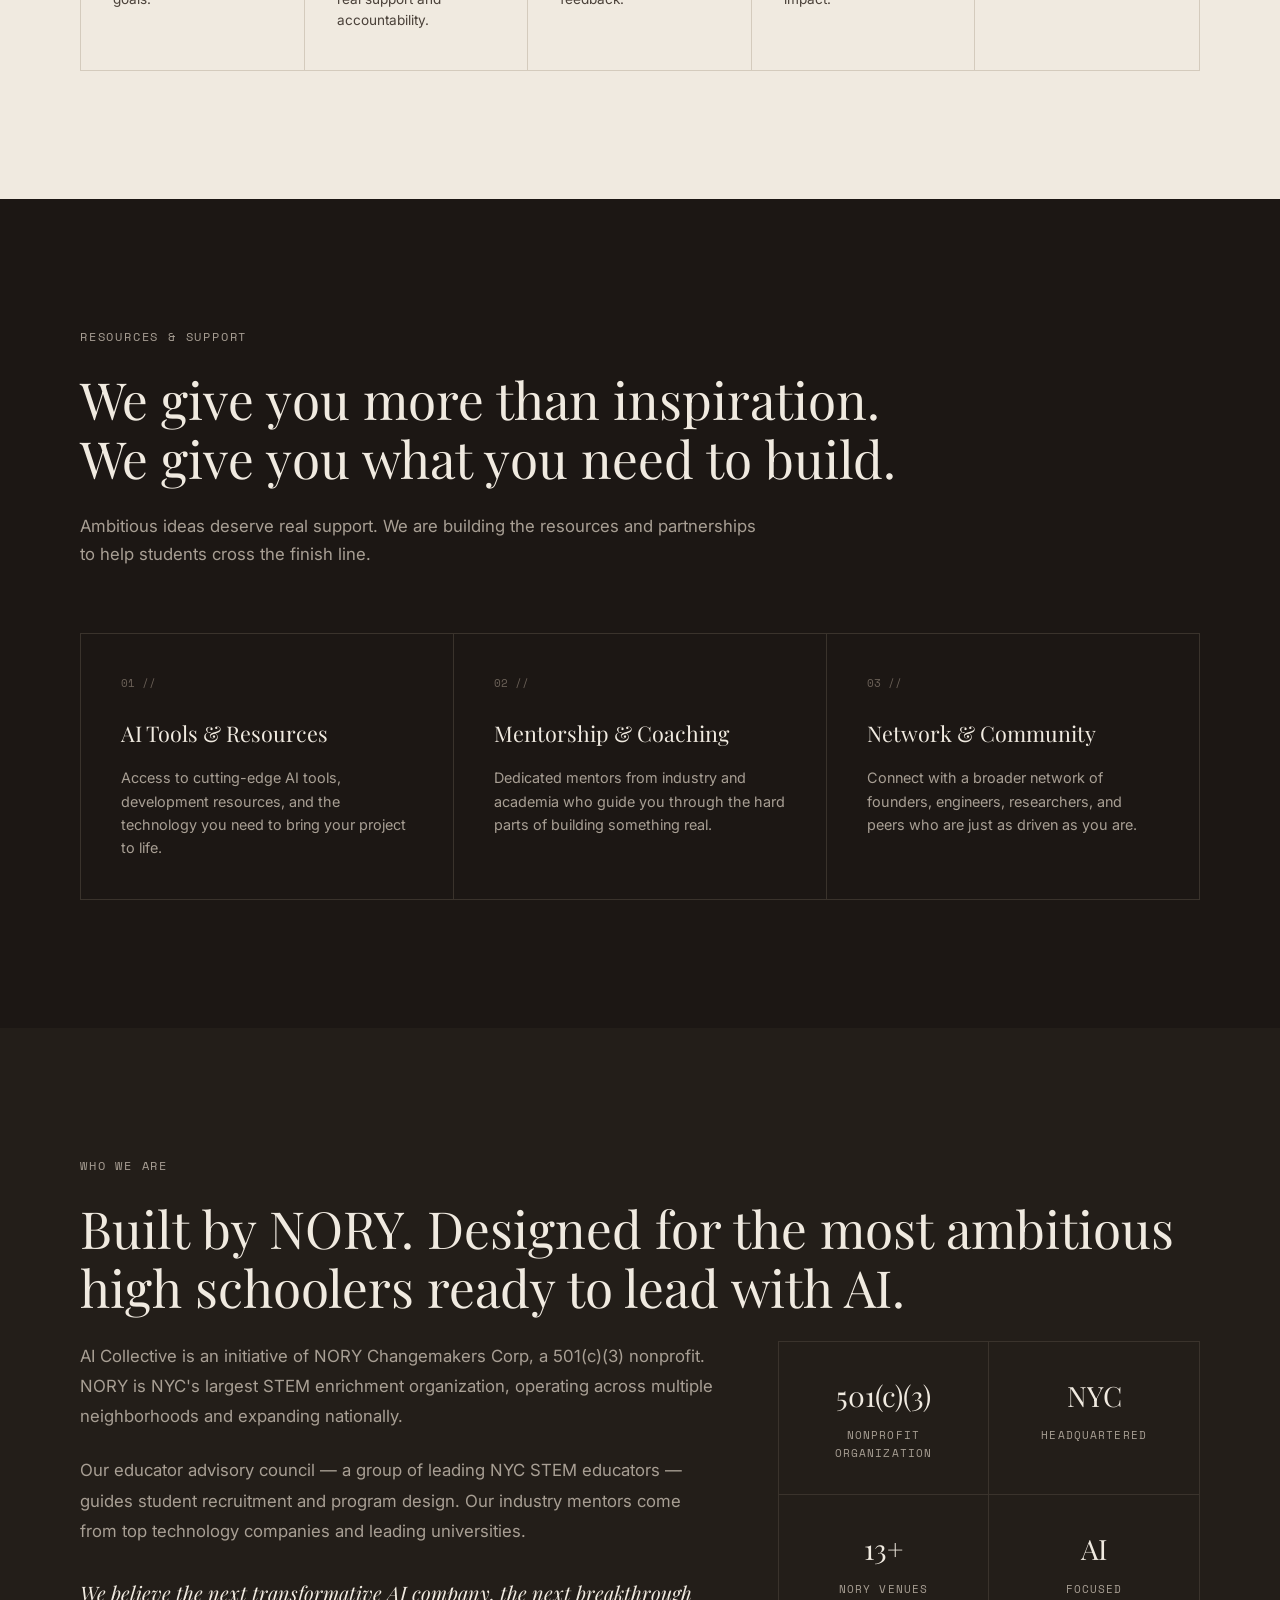
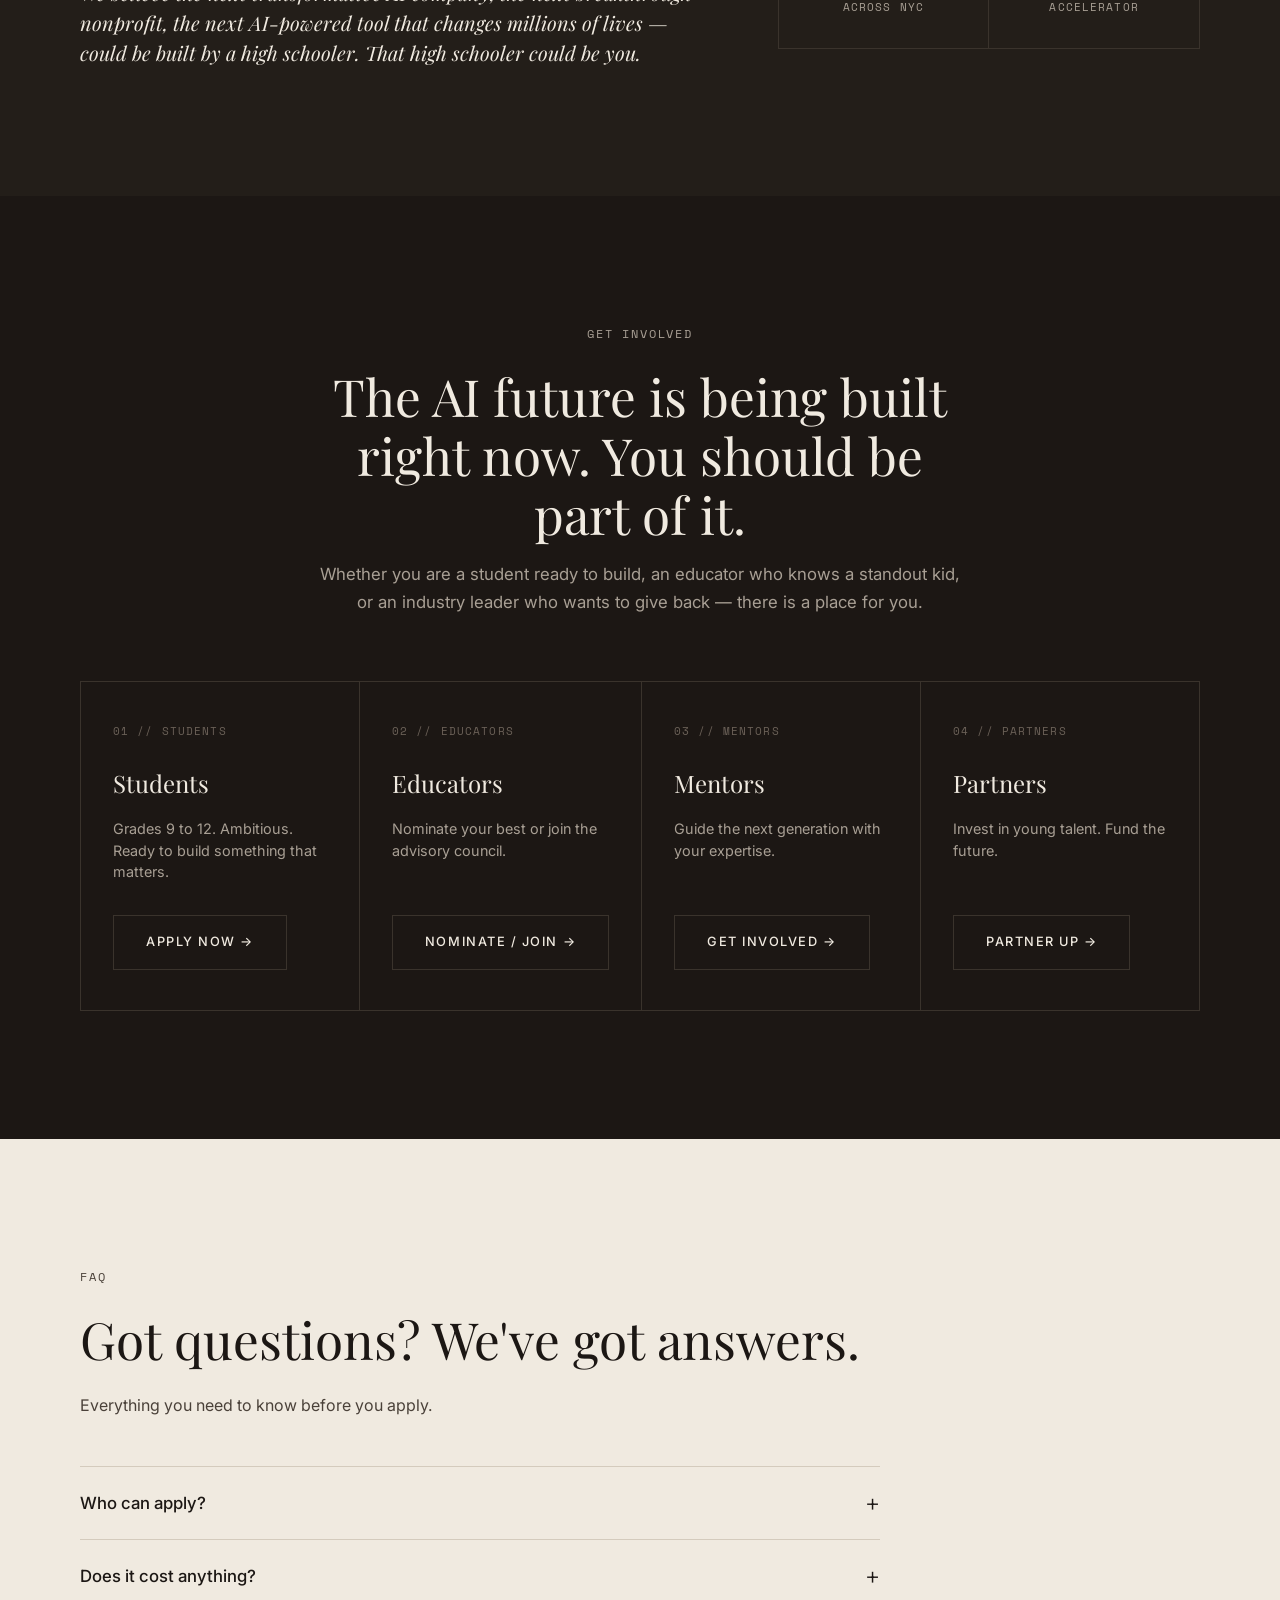
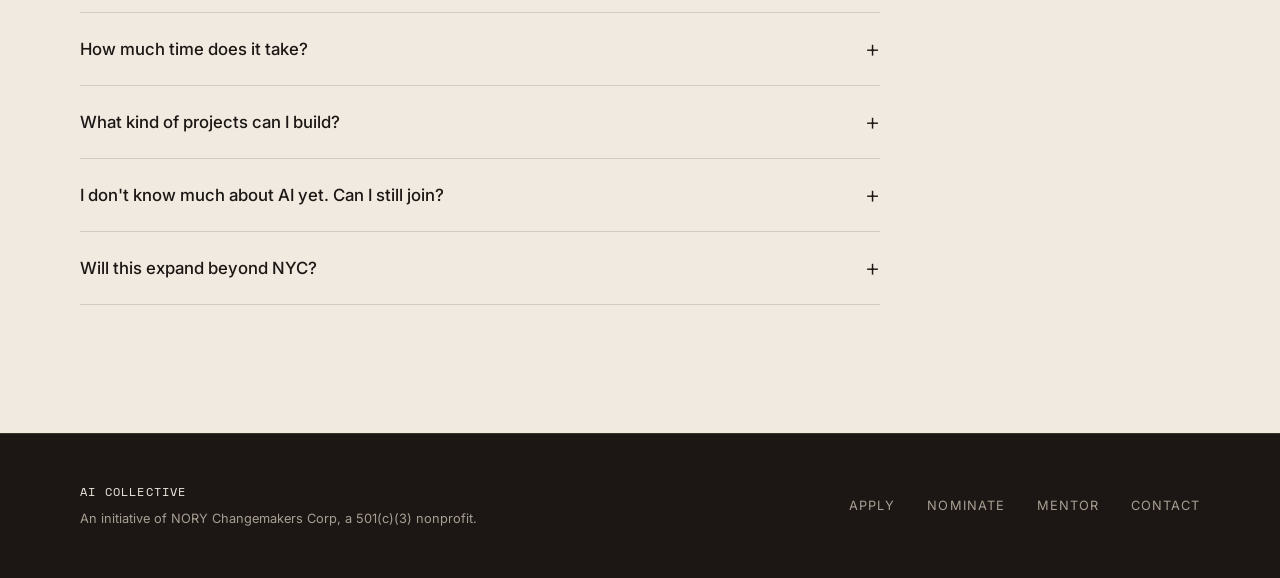
==== commit beeff00c: "Update hero body copy to match final approved version Co-Authored-By: Claude Opus 4.6 <noreply@anthr" ====
--- a/index.html
+++ b/index.html
@@ -54,7 +54,7 @@
         of AI changemakers.
       </h1>
       <p class="hero__body">
-        A coalition of NYC's most ambitious high schoolers building real AI startups, nonprofits, and tools that solve real problems. Mentored by industry leaders. Get matched with industry AI mentors. Access cutting-edge tools.
+        An accelerator for NYC's most ambitious high schoolers. Build real AI startups, nonprofits, and tools that solve real problems. Matched with mentors and real resources.
       </p>
       <div class="hero__ctas">
         <a href="/apply.html" class="btn btn--filled">Apply as a Student &rarr;</a>
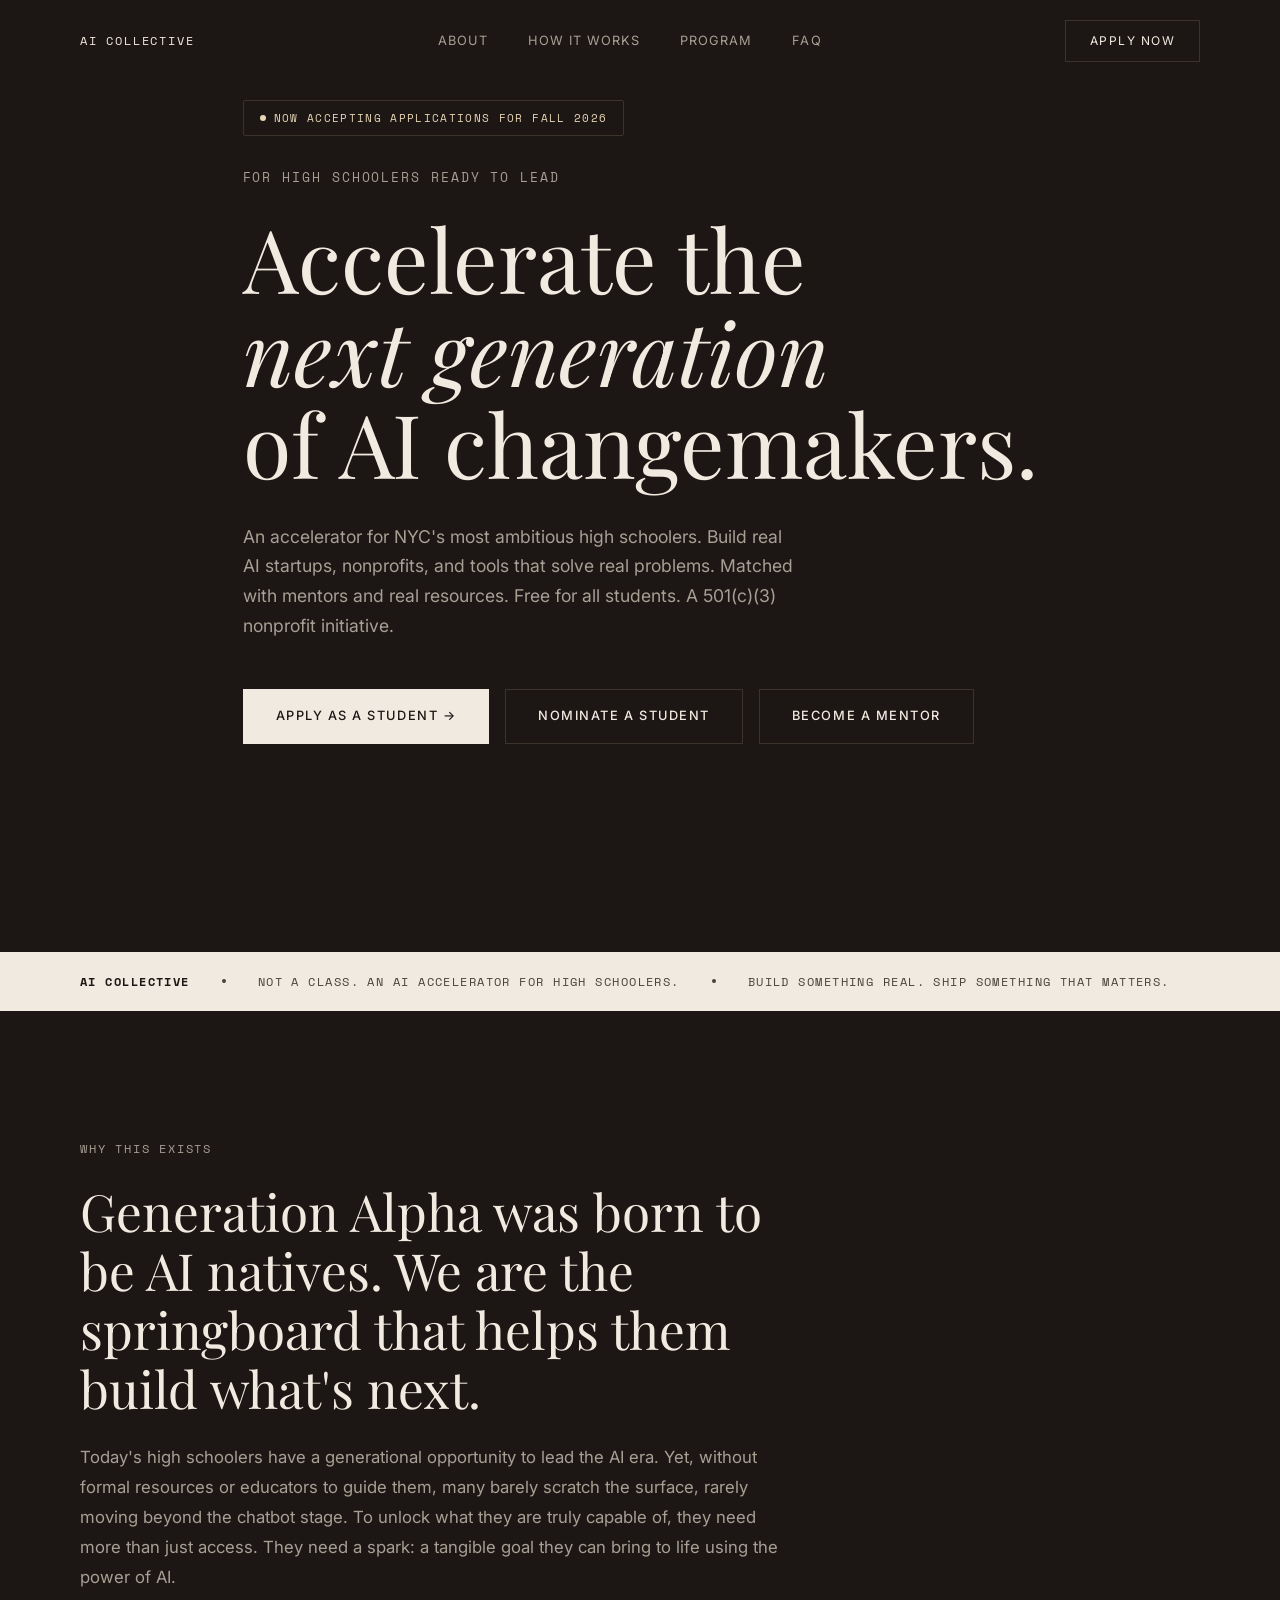
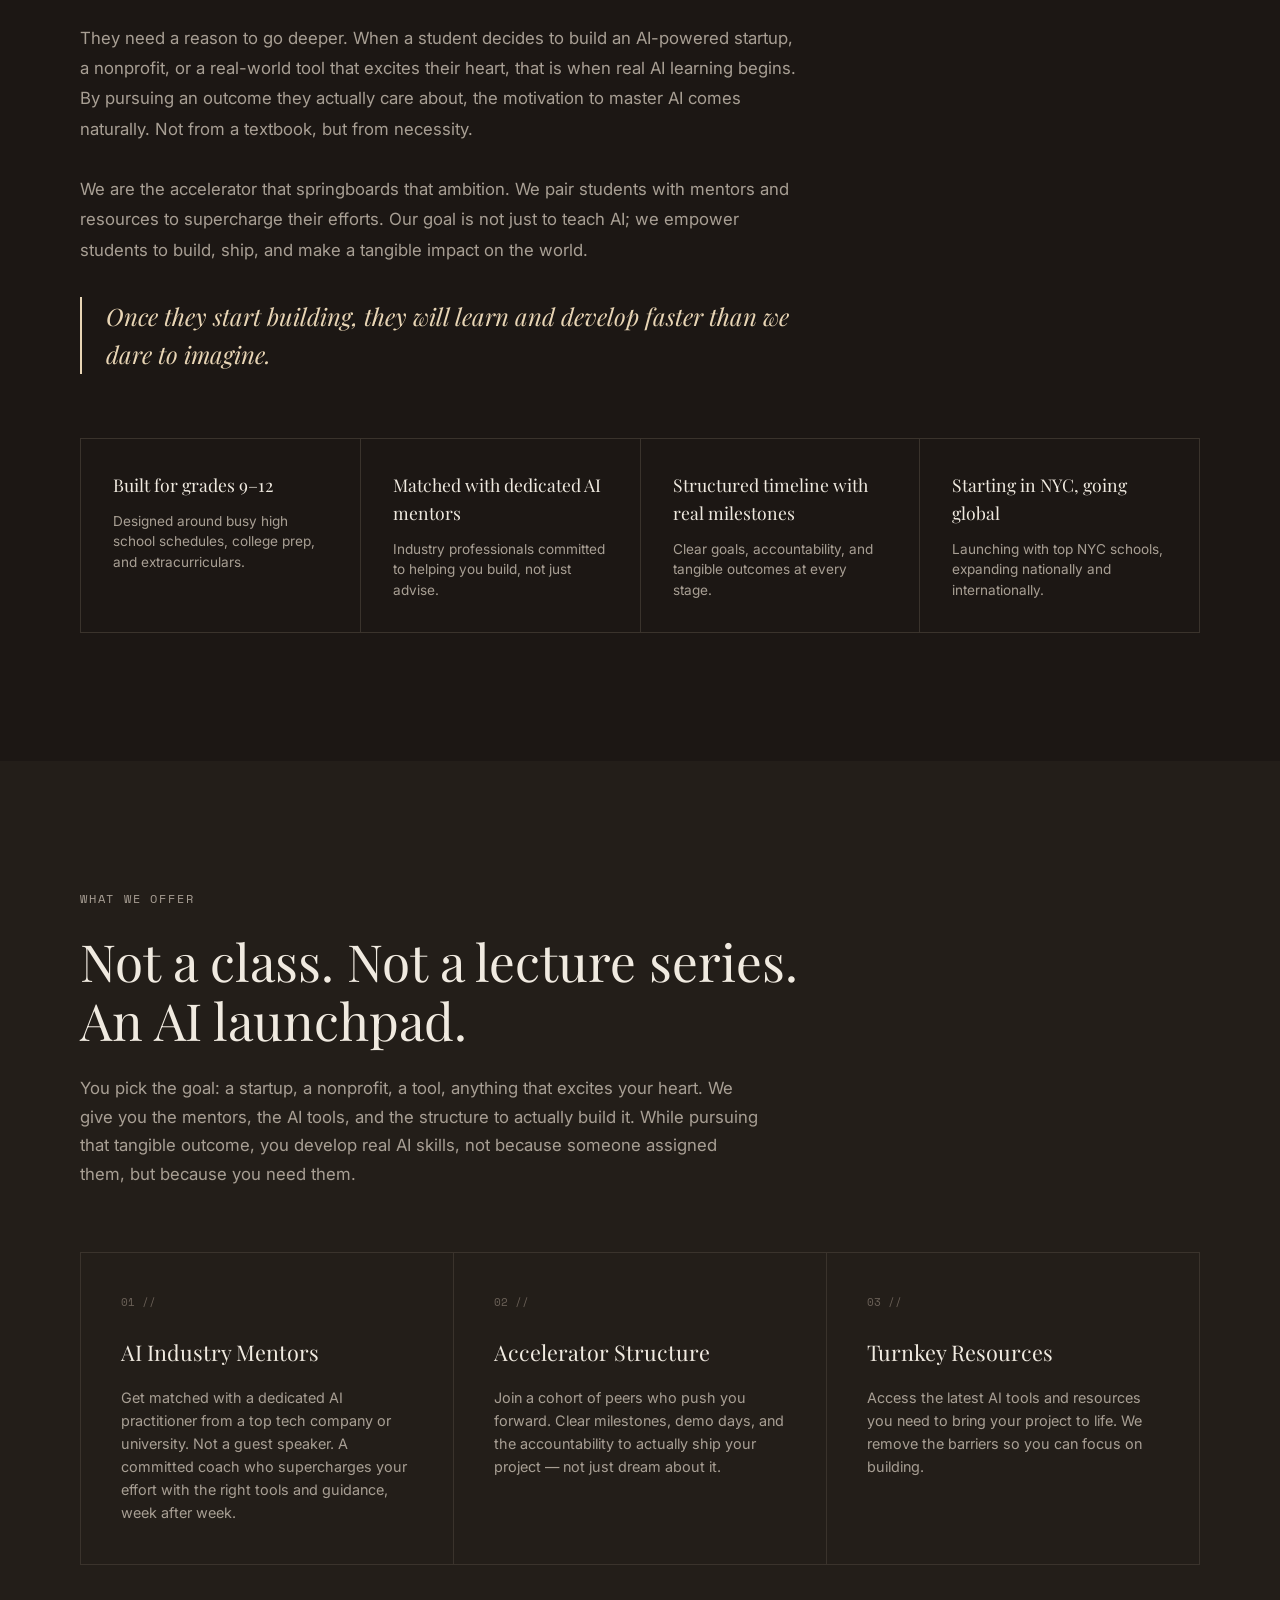
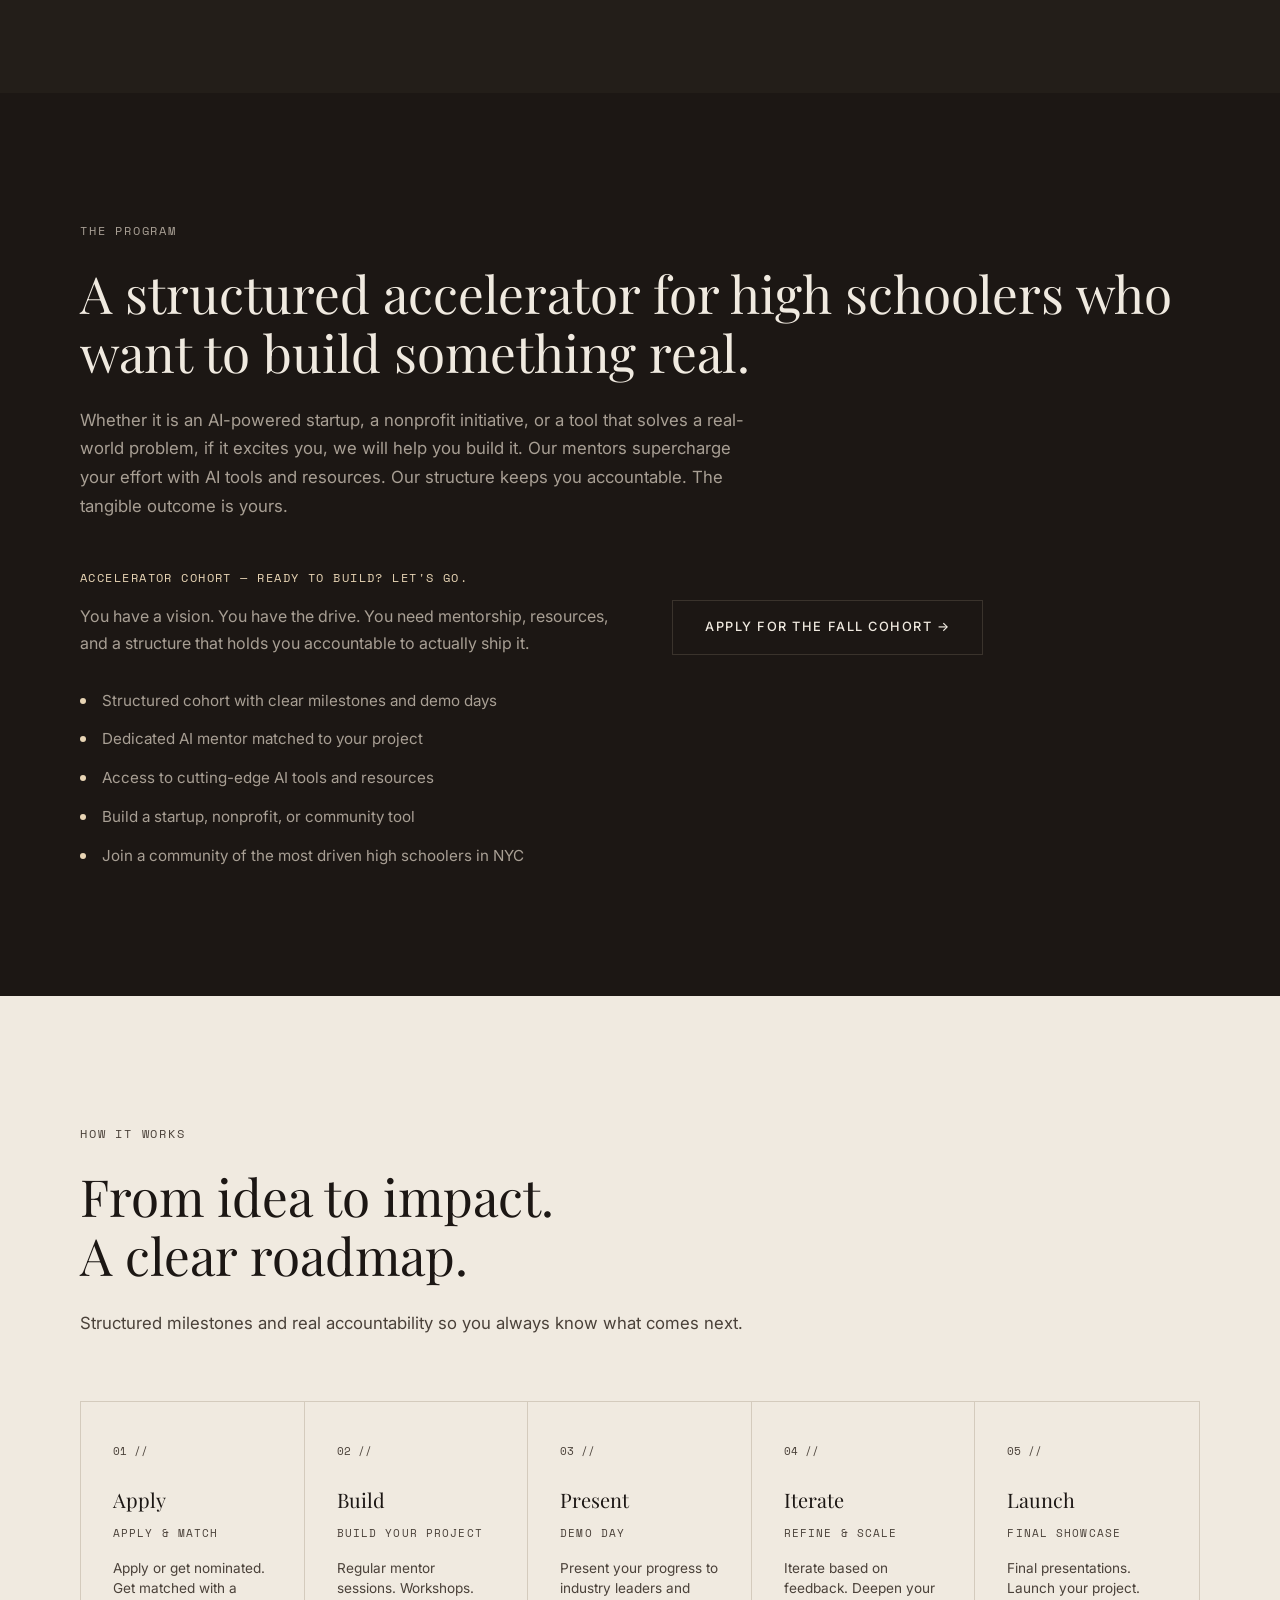
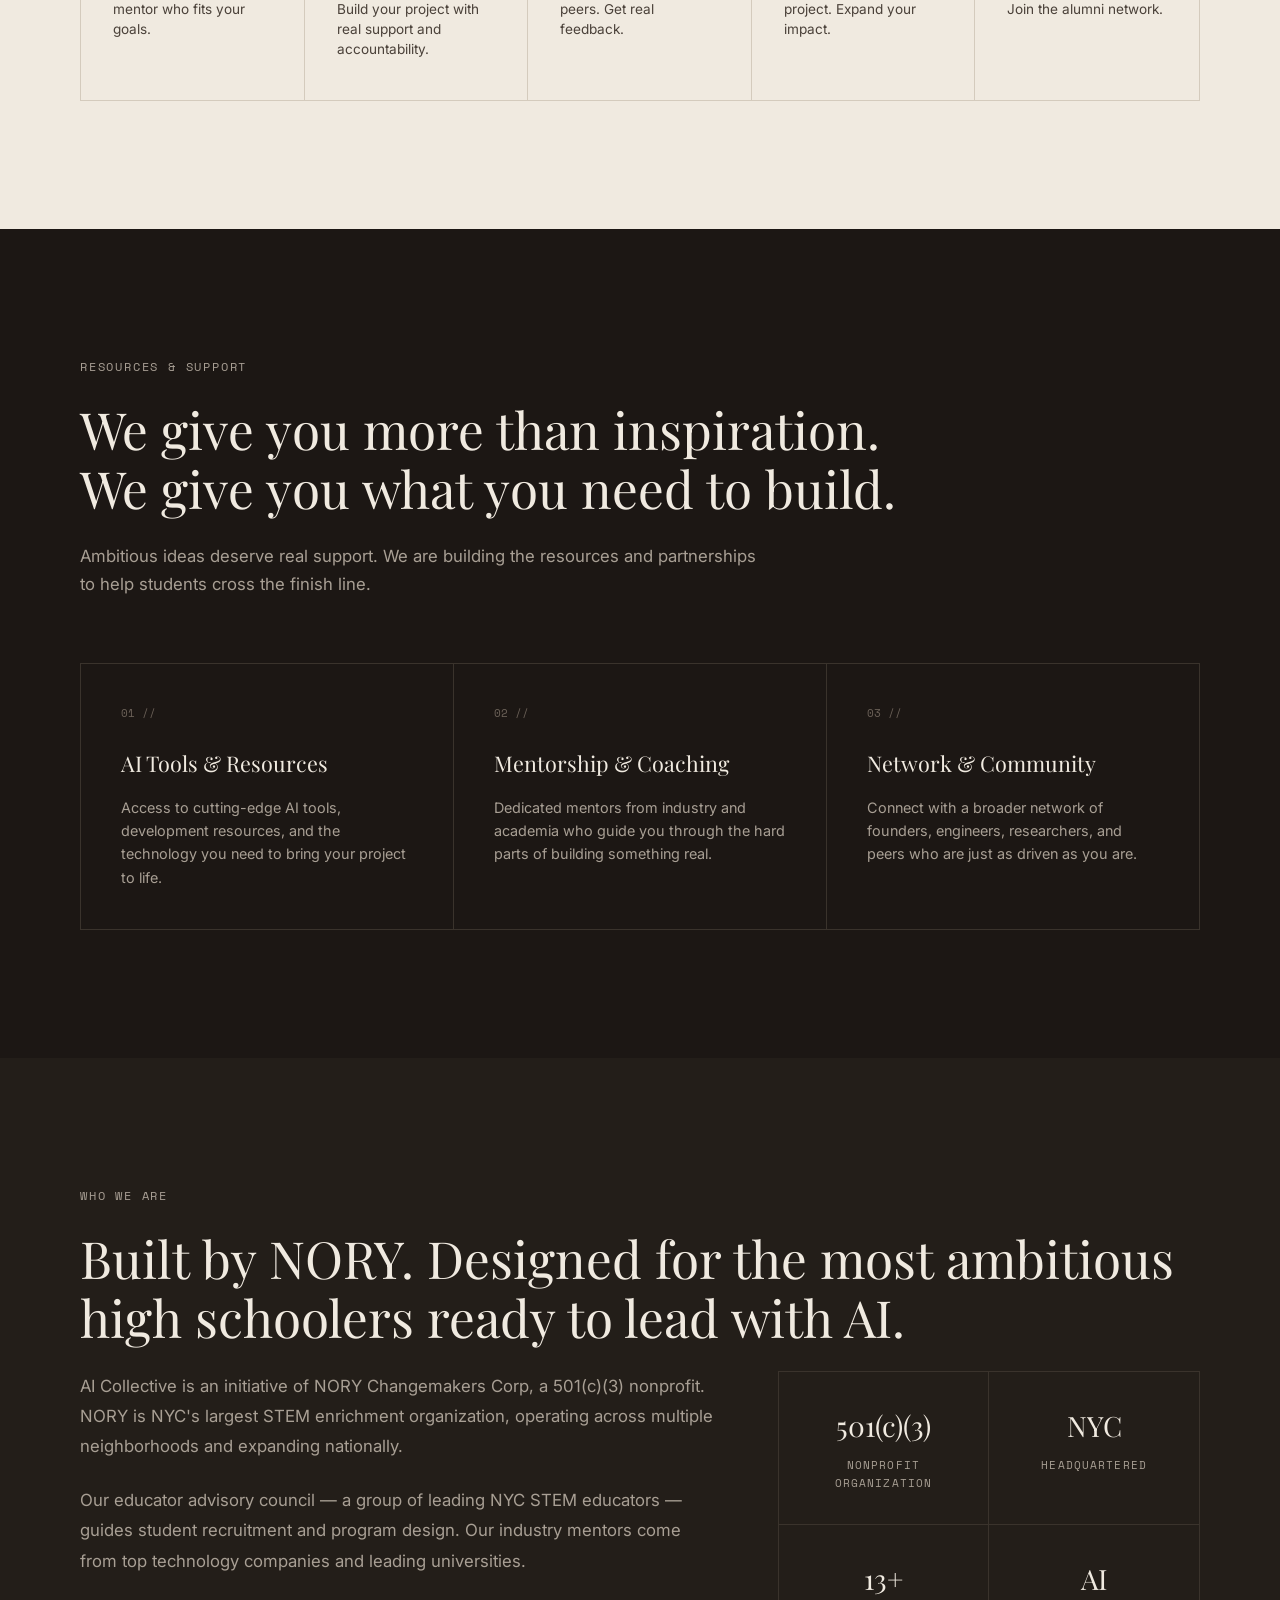
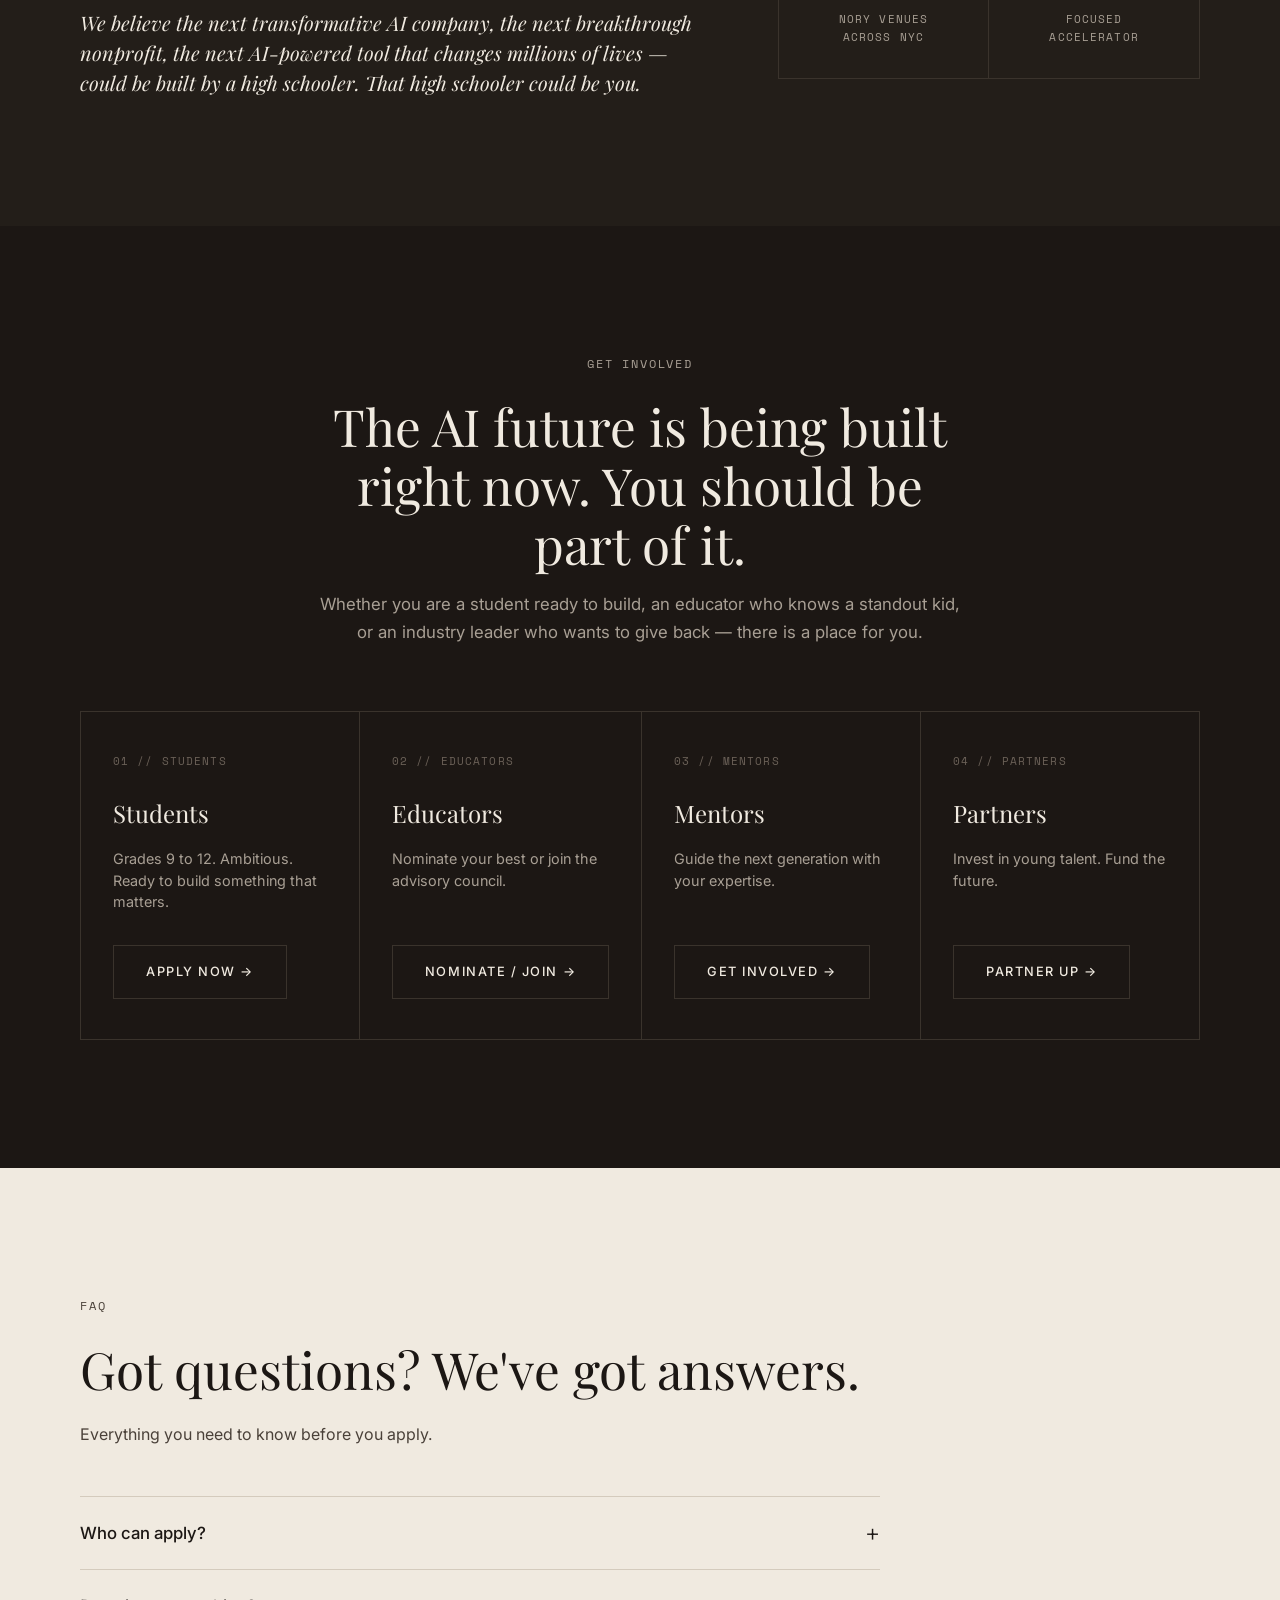
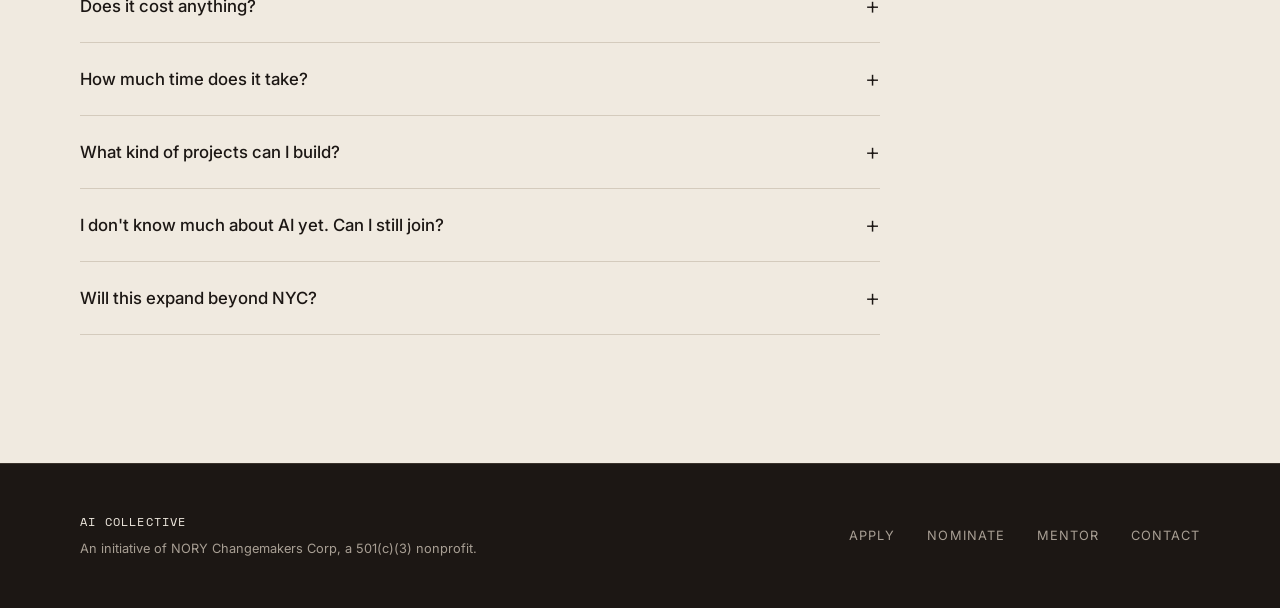
==== commit 9a6240cc: "Add "Free for all students" and nonprofit line to hero body Co-Authored-By: Claude Opus 4.6 <noreply" ====
--- a/index.html
+++ b/index.html
@@ -54,7 +54,7 @@
         of AI changemakers.
       </h1>
       <p class="hero__body">
-        An accelerator for NYC's most ambitious high schoolers. Build real AI startups, nonprofits, and tools that solve real problems. Matched with mentors and real resources.
+        An accelerator for NYC's most ambitious high schoolers. Build real AI startups, nonprofits, and tools that solve real problems. Matched with mentors and real resources. Free for all students. A 501(c)(3) nonprofit initiative.
       </p>
       <div class="hero__ctas">
         <a href="/apply.html" class="btn btn--filled">Apply as a Student &rarr;</a>
